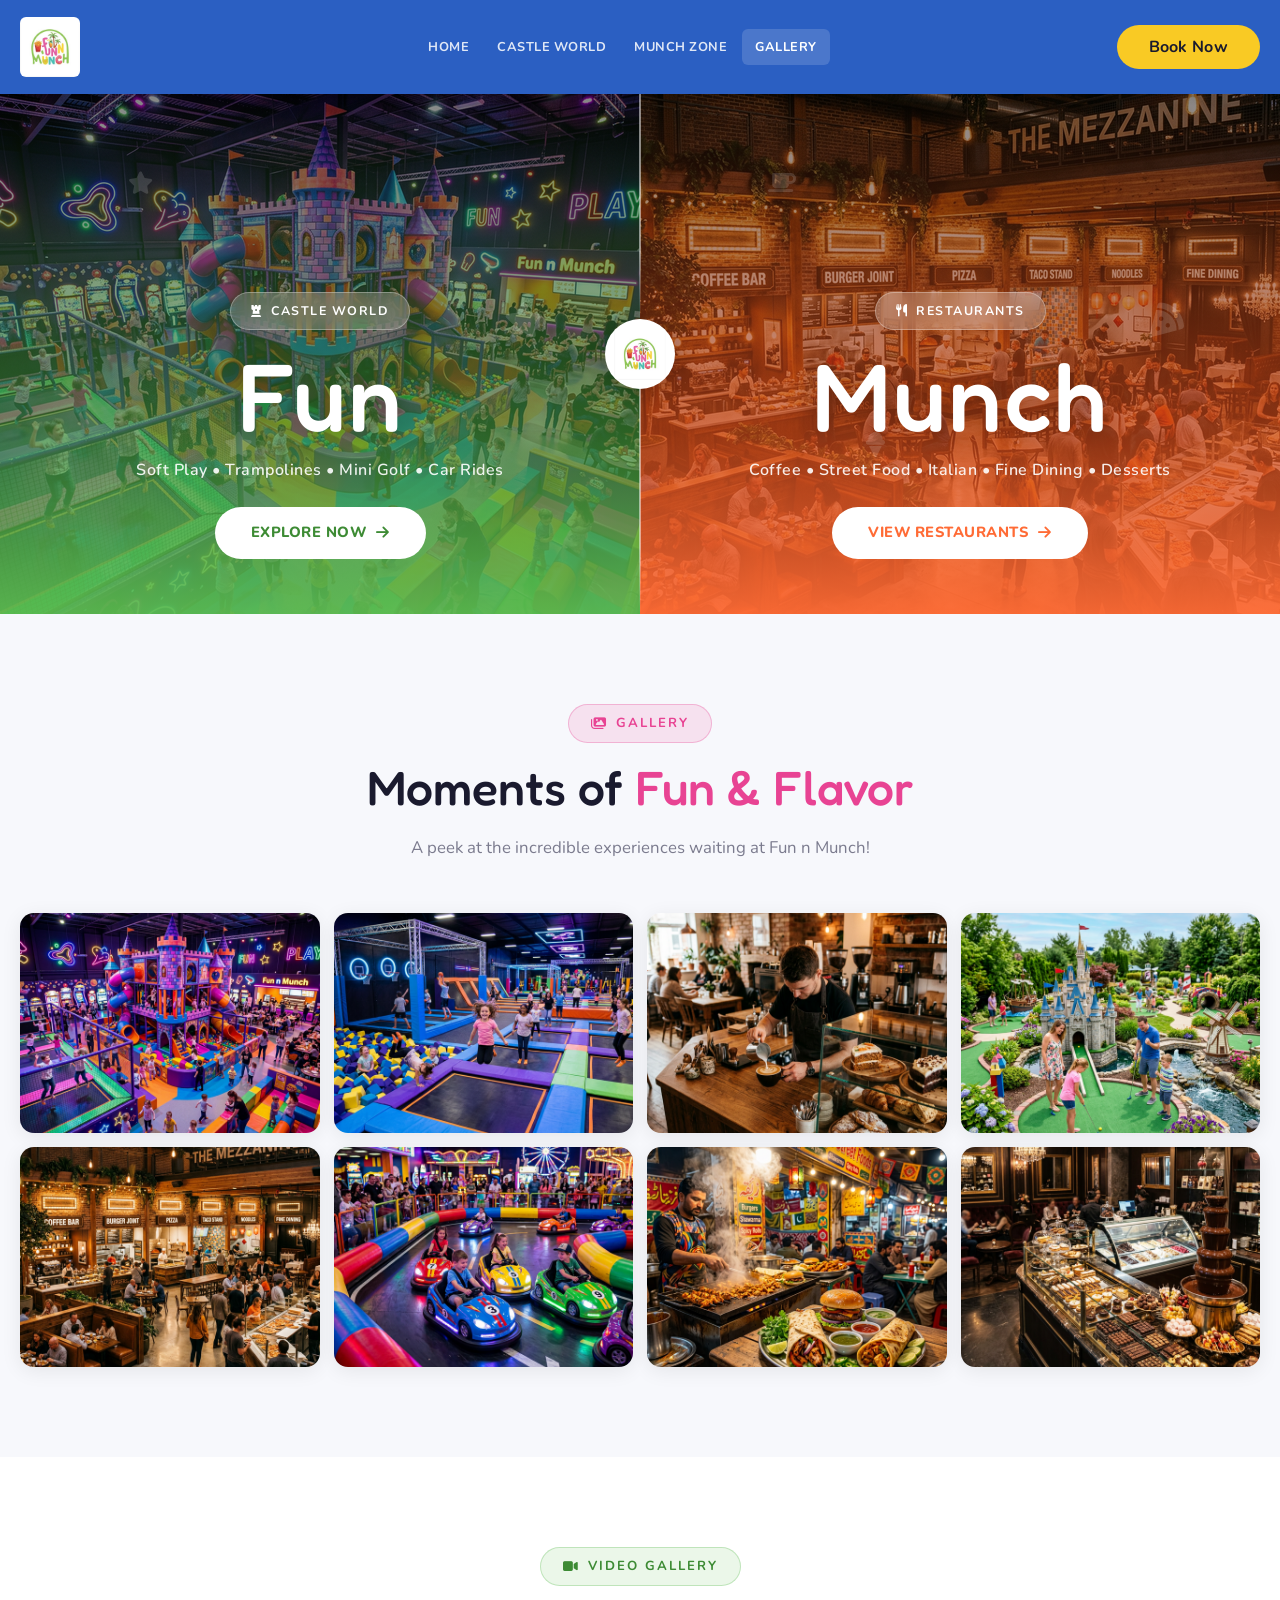
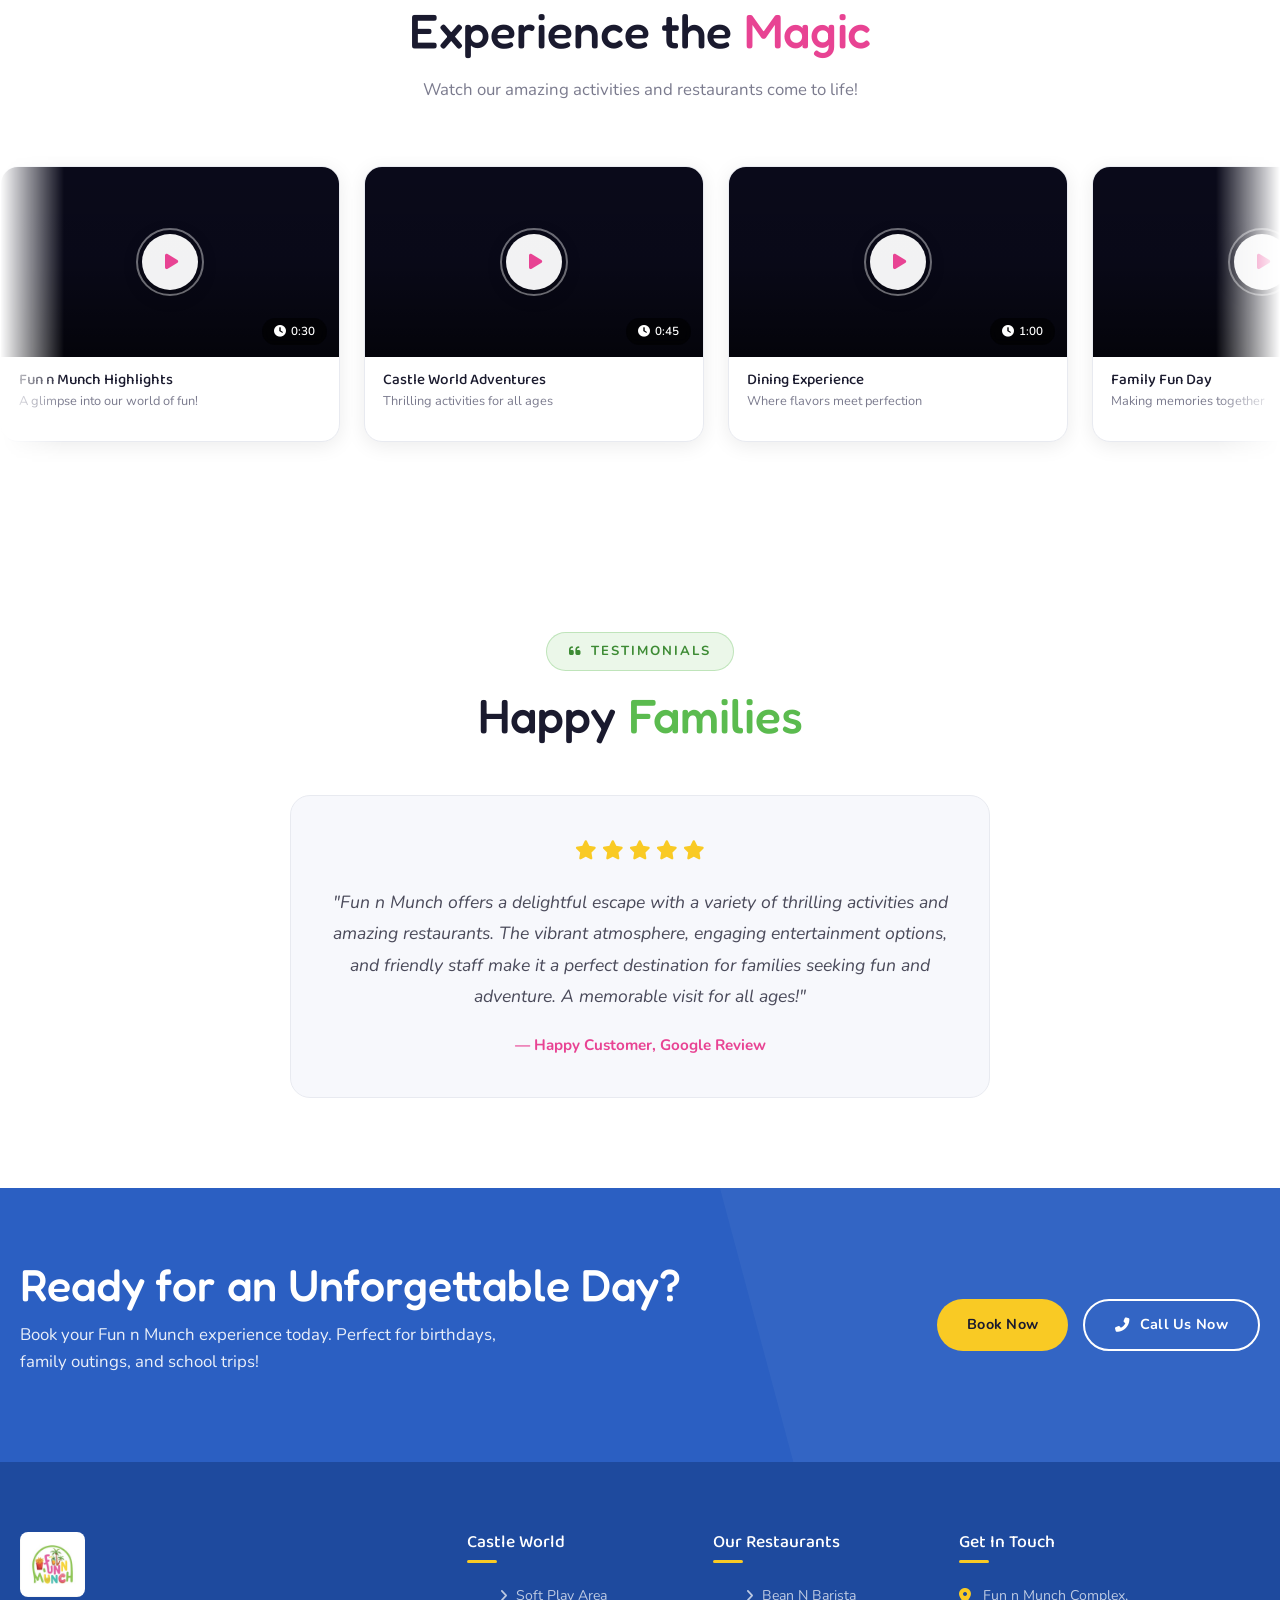
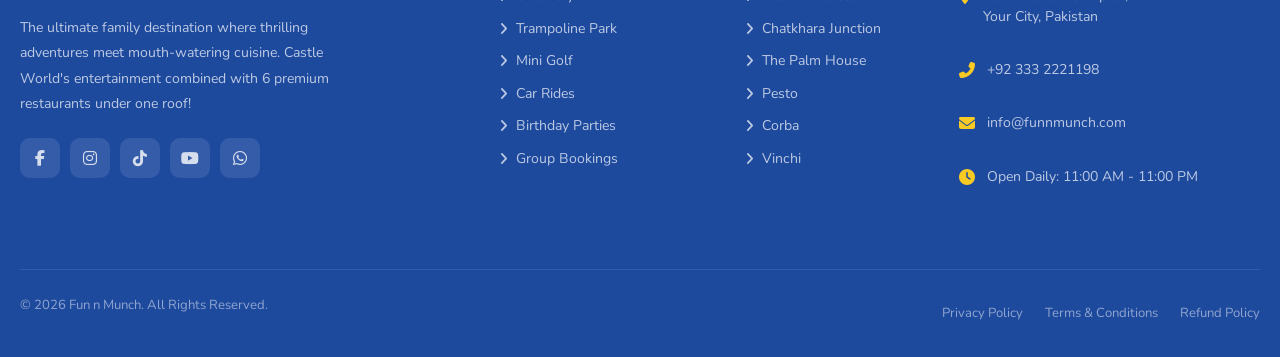
==== index.html @ c744fdf9 "Update hero section and devide into two section" ====
<!DOCTYPE html>
<html lang="en">

<head>
    <meta charset="UTF-8">
    <meta name="viewport" content="width=device-width, initial-scale=1.0">
    <title>Fun n Munch | Where Fun Meets Flavor - Castle World & Restaurants</title>
    <meta name="description"
        content="Fun n Munch brings together Castle World's thrilling soft play, trampoline park, mini golf & car rides with 6 premium restaurants. Book your family adventure today!">

    <!-- Favicon -->
    <link rel="icon" type="image/png" href="assets/images/logo.png">

    <!-- Bootstrap 5 -->
    <link href="https://cdn.jsdelivr.net/npm/bootstrap@5.3.3/dist/css/bootstrap.min.css" rel="stylesheet">

    <!-- Font Awesome 6 -->
    <link rel="stylesheet" href="https://cdnjs.cloudflare.com/ajax/libs/font-awesome/6.5.1/css/all.min.css">

    <!-- AOS -->
    <link href="https://unpkg.com/aos@2.3.4/dist/aos.css" rel="stylesheet">

    <!-- Custom CSS -->
    <link rel="stylesheet" href="assets/css/style.css">
</head>

<body>

    <!-- NAVBAR -->
    <nav class="navbar" id="navbar">
        <div class="container">
            <a href="#" class="navbar-brand">
                <img src="assets/images/logo.png" alt="Fun n Munch Logo">
            </a>

            <ul class="nav-menu mb-0" id="navMenu">
                <li><a href="./index.html" class="nav-link active">Home</a></li>
                <li><a href="./fun.html" class="nav-link">Castle World</a></li>
                <li><a href="./munch.html" class="nav-link">Munch Zone</a></li>
                <li><a href="#gallery" class="nav-link">Gallery</a></li>
            </ul>

            <div class="nav-cta">
                <a href="./reservation.html" class="btn btn-yellow"> Book Now</a>
            </div>

            <button class="hamburger" id="hamburger" aria-label="Toggle Menu">
                <span></span><span></span><span></span>
            </button>
        </div>
    </nav>

    <!-- Mobile Overlay -->
    <div class="menu-overlay" id="menuOverlay"></div>

    <!-- HERO — Split Fun vs Munch -->
    <section class="hero-split" id="home">
        <!-- FUN Side -->
        <a href="./fun.html" class="hero-half hero-fun" id="heroFun">
            <img src="assets/images/hero-fun.png" alt="Castle World – Fun Zone" class="hero-half-bg">
            <div class="hero-half-overlay"></div>
            <div class="hero-half-content">
                <span class="hero-half-badge"><i class="fas fa-chess-rook"></i> Castle World</span>
                <h2 class="hero-half-title">Fun</h2>
                <p class="hero-half-desc">Soft Play • Trampolines • Mini Golf • Car Rides</p>
                <span class="hero-half-cta">Explore Now <i class="fas fa-arrow-right"></i></span>
            </div>
            <!-- Floating decorative elements -->
            <div class="hero-half-particles">
                <i class="fas fa-star"></i>
                <i class="fas fa-star"></i>
                <i class="fas fa-star"></i>
            </div>
        </a>

        <!-- Divider -->
        <div class="hero-split-divider">
            <div class="divider-line"></div>
            <div class="divider-badge">
                <img src="assets/images/logo.png" alt="Fun n Munch" class="divider-logo">
            </div>
            <div class="divider-line"></div>
        </div>

        <!-- MUNCH Side -->
        <a href="./munch.html" class="hero-half hero-munch" id="heroMunch">
            <img src="assets/images/hero-munch.png" alt="Munch Zone – Restaurants" class="hero-half-bg">
            <div class="hero-half-overlay"></div>
            <div class="hero-half-content">
                <span class="hero-half-badge"><i class="fas fa-utensils"></i>Restaurants</span>
                <h2 class="hero-half-title">Munch</h2>
                <p class="hero-half-desc">Coffee • Street Food • Italian • Fine Dining • Desserts</p>
                <span class="hero-half-cta">View Restaurants <i class="fas fa-arrow-right"></i></span>
            </div>
            <!-- Floating decorative elements -->
            <div class="hero-half-particles">
                <i class="fas fa-coffee"></i>
                <i class="fas fa-pizza-slice"></i>
                <i class="fas fa-ice-cream"></i>
            </div>
        </a>
    </section>
    <!-- Quick Links -->
    <!-- <div class="hero-quick-links">
        <a href="./fun.html" class="quick-link-card">
            <div class="ql-icon"><i class="fas fa-chess-rook"></i></div>
            <div class="ql-text">
                <strong>Castle World</strong>
                <span>Soft Play &bull; Trampolines &bull; Mini Golf</span>
            </div>
            <i class="fas fa-arrow-right ql-arrow"></i>
        </a>
        <a href="./munch.html" class="quick-link-card">
            <div class="ql-icon munch"><i class="fas fa-utensils"></i></div>
            <div class="ql-text">
                <strong>Munch</strong>
                <span>Coffee &bull; Street Food &bull; Fine Dining</span>
            </div>
            <i class="fas fa-arrow-right ql-arrow"></i>
        </a>
    </div> -->




    <!-- GALLERY -->
    <section class="gallery" id="gallery">
        <div class="container">
            <div class="gallery-header" data-aos="fade-up">
                <span class="section-badge pink"><i class="fas fa-images"></i> Gallery</span>
                <h2 class="section-title">Moments of <span class="highlight-pink">Fun & Flavor</span></h2>
                <p class="section-subtitle" style="margin: 0 auto;">
                    A peek at the incredible experiences waiting at Fun n Munch!
                </p>
            </div>

            <div class="gallery-grid" data-aos="fade-up" data-aos-delay="100">
                <div class="gallery-item"><img src="assets/images/hero-fun.png" alt="Castle World"></div>
                <div class="gallery-item"><img src="assets/images/trampoline-park.png" alt="Trampoline Park"></div>
                <div class="gallery-item"><img src="assets/images/restaurant-coffee.png" alt="Bean N Barista"></div>
                <div class="gallery-item"><img src="assets/images/mini-golf.png" alt="Mini Golf"></div>
                <div class="gallery-item"><img src="assets/images/hero-munch.png" alt="Dining"></div>
                <div class="gallery-item"><img src="assets/images/car-rides.png" alt="Car Rides"></div>
                <div class="gallery-item"><img src="assets/images/restaurant-streetfood.png" alt="Chatkhara Junction">
                </div>
                <div class="gallery-item"><img src="assets/images/restaurant-dessert.png" alt="Vinchi"></div>
            </div>
        </div>
    </section>

    <!-- IMAGE LIGHTBOX -->
    <div class="img-lightbox" id="imgLightbox">
        <div class="img-lightbox-backdrop"></div>
        <div class="img-lightbox-content">
            <button class="img-lb-close" id="imgLbClose" aria-label="Close"><i class="fas fa-times"></i></button>
            <button class="img-lb-arrow img-lb-prev" id="imgLbPrev" aria-label="Previous"><i
                    class="fas fa-chevron-left"></i></button>
            <button class="img-lb-arrow img-lb-next" id="imgLbNext" aria-label="Next"><i
                    class="fas fa-chevron-right"></i></button>
            <img src="" alt="Gallery Preview" id="imgLbImage">
            <div class="img-lb-counter"><span id="imgLbCurrent">1</span> / <span id="imgLbTotal">8</span></div>
        </div>
    </div>

    <!-- VIDEO GALLERY -->
    <section class="video-gallery" id="video-gallery">
        <div class="container">
            <div class="video-gallery-header" data-aos="fade-up">
                <span class="section-badge fun"><i class="fas fa-video"></i> Video Gallery</span>
                <h2 class="section-title">Experience the <span class="highlight-pink">Magic</span></h2>
                <p class="section-subtitle" style="margin: 0 auto;">
                    Watch our amazing activities and restaurants come to life!
                </p>
            </div>
        </div>

        <div class="video-slider-wrapper" data-aos="fade-up" data-aos-delay="100">
            <div class="video-slider-track" id="videoSliderTrack">
                <!-- Video 1 -->
                <div class="video-slide" data-video="assets/videos/WhatsApp Video 2026-03-01 at 6.14.29 PM.mp4">
                    <div class="video-card-inner">
                        <video muted preload="metadata" playsinline>
                            <source src="assets/videos/WhatsApp Video 2026-03-01 at 6.14.29 PM.mp4" type="video/mp4">
                        </video>
                        <div class="video-overlay">
                            <div class="video-play-btn"><i class="fas fa-play"></i></div>
                            <div class="video-info"><span class="video-duration"><i class="fas fa-clock"></i>
                                    0:30</span></div>
                        </div>
                    </div>
                    <div class="video-caption">
                        <h4>Fun n Munch Highlights</h4>
                        <p>A glimpse into our world of fun!</p>
                    </div>
                </div>

                <!-- Video 2 -->
                <div class="video-slide" data-video="assets/videos/WhatsApp Video 2026-03-01 at 6.14.29 PM (1).mp4">
                    <div class="video-card-inner">
                        <video muted preload="metadata" playsinline>
                            <source src="assets/videos/WhatsApp Video 2026-03-01 at 6.14.29 PM (1).mp4"
                                type="video/mp4">
                        </video>
                        <div class="video-overlay">
                            <div class="video-play-btn"><i class="fas fa-play"></i></div>
                            <div class="video-info"><span class="video-duration"><i class="fas fa-clock"></i>
                                    0:45</span></div>
                        </div>
                    </div>
                    <div class="video-caption">
                        <h4>Castle World Adventures</h4>
                        <p>Thrilling activities for all ages</p>
                    </div>
                </div>

                <!-- Video 3 -->
                <div class="video-slide" data-video="assets/videos/WhatsApp Video 2026-03-01 at 6.14.30 PM.mp4">
                    <div class="video-card-inner">
                        <video muted preload="metadata" playsinline>
                            <source src="assets/videos/WhatsApp Video 2026-03-01 at 6.14.30 PM.mp4" type="video/mp4">
                        </video>
                        <div class="video-overlay">
                            <div class="video-play-btn"><i class="fas fa-play"></i></div>
                            <div class="video-info"><span class="video-duration"><i class="fas fa-clock"></i>
                                    1:00</span></div>
                        </div>
                    </div>
                    <div class="video-caption">
                        <h4>Dining Experience</h4>
                        <p>Where flavors meet perfection</p>
                    </div>
                </div>

                <!-- Video 4 -->
                <div class="video-slide" data-video="assets/videos/WhatsApp Video 2026-03-01 at 6.14.30 PM (1).mp4">
                    <div class="video-card-inner">
                        <video muted preload="metadata" playsinline>
                            <source src="assets/videos/WhatsApp Video 2026-03-01 at 6.14.30 PM (1).mp4"
                                type="video/mp4">
                        </video>
                        <div class="video-overlay">
                            <div class="video-play-btn"><i class="fas fa-play"></i></div>
                            <div class="video-info"><span class="video-duration"><i class="fas fa-clock"></i>
                                    1:30</span></div>
                        </div>
                    </div>
                    <div class="video-caption">
                        <h4>Family Fun Day</h4>
                        <p>Making memories together</p>
                    </div>
                </div>

                <!-- Video 5 -->
                <div class="video-slide" data-video="assets/videos/WhatsApp Video 2026-03-01 at 3.14.31 PM.mp4">
                    <div class="video-card-inner">
                        <video muted preload="metadata" playsinline>
                            <source src="assets/videos/WhatsApp Video 2026-03-01 at 3.14.31 PM.mp4" type="video/mp4">
                        </video>
                        <div class="video-overlay">
                            <div class="video-play-btn"><i class="fas fa-play"></i></div>
                            <div class="video-info"><span class="video-duration"><i class="fas fa-clock"></i>
                                    0:15</span></div>
                        </div>
                    </div>
                    <div class="video-caption">
                        <h4>Play Zone Fun</h4>
                        <p>Kids in action at Castle World</p>
                    </div>
                </div>

                <!-- Video 6 -->
                <div class="video-slide" data-video="assets/videos/WhatsApp Video 2026-03-01 at 3.14.32 PM.mp4">
                    <div class="video-card-inner">
                        <video muted preload="metadata" playsinline>
                            <source src="assets/videos/WhatsApp Video 2026-03-01 at 3.14.32 PM.mp4" type="video/mp4">
                        </video>
                        <div class="video-overlay">
                            <div class="video-play-btn"><i class="fas fa-play"></i></div>
                            <div class="video-info"><span class="video-duration"><i class="fas fa-clock"></i>
                                    0:35</span></div>
                        </div>
                    </div>
                    <div class="video-caption">
                        <h4>Adventure Awaits</h4>
                        <p>Explore the excitement!</p>
                    </div>
                </div>
            </div>
        </div>
    </section>


    <!-- VIDEO LIGHTBOX -->
    <div class="video-lightbox" id="videoLightbox">
        <div class="lightbox-backdrop"></div>
        <div class="lightbox-content">
            <button class="lightbox-close" id="lightboxClose" aria-label="Close video">
                <i class="fas fa-times"></i>
            </button>
            <video controls id="lightboxVideo" playsinline>
                <source src="" type="video/mp4" id="lightboxSource">
            </video>
        </div>
    </div>

    <!-- TESTIMONIALS (Onederland style) -->
    <section class="testimonials">
        <div class="container">
            <div class="testimonials-header" data-aos="fade-up">
                <span class="section-badge fun"><i class="fas fa-quote-left"></i> Testimonials</span>
                <h2 class="section-title">Happy <span class="highlight-green">Families</span></h2>
            </div>
            <div class="testimonial-card" data-aos="fade-up" data-aos-delay="100">
                <div class="stars">
                    <i class="fas fa-star"></i>
                    <i class="fas fa-star"></i>
                    <i class="fas fa-star"></i>
                    <i class="fas fa-star"></i>
                    <i class="fas fa-star"></i>
                </div>
                <blockquote>
                    "Fun n Munch offers a delightful escape with a variety of thrilling activities and amazing
                    restaurants. The vibrant atmosphere, engaging entertainment options, and friendly staff make it a
                    perfect destination for families seeking fun and adventure. A memorable visit for all ages!"
                </blockquote>
                <div class="author">— Happy Customer, Google Review</div>
            </div>
        </div>
    </section>

    <!-- CTA BANNER -->
    <section class="cta-banner" data-aos="fade-up">
        <div class="container">
            <div class="cta-text">
                <h2>Ready for an Unforgettable Day?</h2>
                <p>Book your Fun n Munch experience today. Perfect for birthdays, family outings, and school trips!</p>
            </div>
            <div class="cta-buttons">
                <a href="reservation.html" class="btn btn-yellow">Book Now</a>
                <a href="tel:+923332221198" class="btn btn-outline-white"><i class="fas fa-phone-alt"></i> Call Us
                    Now</a>
            </div>
        </div>
    </section>

    <!-- FOOTER -->
    <footer class="footer" id="contact">
        <div class="container">
            <div class="footer-grid">
                <div class="footer-brand">
                    <img src="assets/images/logo.png" alt="Fun n Munch">
                    <p>The ultimate family destination where thrilling adventures meet mouth-watering cuisine. Castle
                        World's entertainment combined with 6 premium restaurants under one roof!</p>
                    <div class="footer-social">
                        <a href="#" aria-label="Facebook"><i class="fab fa-facebook-f"></i></a>
                        <a href="#" aria-label="Instagram"><i class="fab fa-instagram"></i></a>
                        <a href="#" aria-label="TikTok"><i class="fab fa-tiktok"></i></a>
                        <a href="#" aria-label="YouTube"><i class="fab fa-youtube"></i></a>
                        <a href="#" aria-label="WhatsApp"><i class="fab fa-whatsapp"></i></a>
                    </div>
                </div>

                <div class="footer-col">
                    <h4>Castle World</h4>
                    <ul>
                        <li><a href="#castle-world"><i class="fas fa-angle-right"></i> Soft Play Area</a></li>
                        <li><a href="#castle-world"><i class="fas fa-angle-right"></i> Trampoline Park</a></li>
                        <li><a href="#castle-world"><i class="fas fa-angle-right"></i> Mini Golf</a></li>
                        <li><a href="#castle-world"><i class="fas fa-angle-right"></i> Car Rides</a></li>
                        <li><a href="#packages"><i class="fas fa-angle-right"></i> Birthday Parties</a></li>
                        <li><a href="#packages"><i class="fas fa-angle-right"></i> Group Bookings</a></li>
                    </ul>
                </div>

                <div class="footer-col">
                    <h4>Our Restaurants</h4>
                    <ul>
                        <li><a href="https://beannbarista.com/" target="_blank"><i class="fas fa-angle-right"></i> Bean
                                N Barista</a></li>
                        <li><a href="https://chatkharajunction.com/" target="_blank"><i class="fas fa-angle-right"></i>
                                Chatkhara Junction</a></li>
                        <li><a href="https://thepalmhouse.com.pk/" target="_blank"><i class="fas fa-angle-right"></i>
                                The Palm House</a></li>
                        <li><a href="https://pesto.com.pk/" target="_blank"><i class="fas fa-angle-right"></i> Pesto</a>
                        </li>
                        <li><a href="https://corba.com.pk/" target="_blank"><i class="fas fa-angle-right"></i> Corba</a>
                        </li>
                        <li><a href="https://vinchi.com.pk/" target="_blank"><i class="fas fa-angle-right"></i>
                                Vinchi</a></li>
                    </ul>
                </div>

                <div class="footer-col">
                    <h4>Get In Touch</h4>
                    <div class="footer-contact-item">
                        <i class="fas fa-map-marker-alt"></i>
                        <p>Fun n Munch Complex,<br>Your City, Pakistan</p>
                    </div>
                    <div class="footer-contact-item">
                        <i class="fas fa-phone-alt"></i>
                        <p><a href="tel:+923332221198">+92 333 2221198</a></p>
                    </div>
                    <div class="footer-contact-item">
                        <i class="fas fa-envelope"></i>
                        <p><a href="mailto:info@funnmunch.com">info@funnmunch.com</a></p>
                    </div>
                    <div class="footer-contact-item">
                        <i class="fas fa-clock"></i>
                        <p>Open Daily: 11:00 AM - 11:00 PM</p>
                    </div>
                </div>
            </div>

            <div class="footer-bottom">
                <p>&copy; 2026 Fun n Munch. All Rights Reserved.</p>
                <div class="footer-bottom-links">
                    <a href="#">Privacy Policy</a>
                    <a href="#">Terms & Conditions</a>
                    <a href="#">Refund Policy</a>
                </div>
            </div>
        </div>
    </footer>

    <!-- BACK TO TOP -->
    <button class="back-to-top" id="backToTop" aria-label="Back to Top">
        <i class="fas fa-chevron-up"></i>
    </button>

    <!-- SCRIPTS -->
    <script src="https://cdn.jsdelivr.net/npm/bootstrap@5.3.3/dist/js/bootstrap.bundle.min.js" defer></script>
    <script src="https://unpkg.com/aos@2.3.4/dist/aos.js"></script>

    <script>
        // Preloader
        window.addEventListener('load', () => {
            setTimeout(() => document.getElementById('preloader').classList.add('hidden'), 600);
        });

        // AOS
        AOS.init({ duration: 700, easing: 'ease-out-cubic', once: true, offset: 60 });

        // Navbar scroll
        const navbar = document.getElementById('navbar');
        window.addEventListener('scroll', () => {
            navbar.classList.toggle('scrolled', window.scrollY > 50);
        });

        // Mobile menu
        const hamburger = document.getElementById('hamburger');
        const navMenu = document.getElementById('navMenu');
        const menuOverlay = document.getElementById('menuOverlay');

        hamburger.addEventListener('click', () => {
            navMenu.classList.toggle('open');
            menuOverlay.classList.toggle('active');
            document.body.style.overflow = navMenu.classList.contains('open') ? 'hidden' : '';
        });

        menuOverlay.addEventListener('click', () => {
            navMenu.classList.remove('open');
            menuOverlay.classList.remove('active');
            document.body.style.overflow = '';
        });

        document.querySelectorAll('.nav-link').forEach(link => {
            link.addEventListener('click', () => {
                navMenu.classList.remove('open');
                menuOverlay.classList.remove('active');
                document.body.style.overflow = '';
            });
        });

        // Active nav on scroll
        const sections = document.querySelectorAll('section[id]');
        window.addEventListener('scroll', () => {
            const scrollY = window.scrollY + 100;
            sections.forEach(section => {
                const id = section.getAttribute('id');
                const top = section.offsetTop;
                const height = section.offsetHeight;
                const link = document.querySelector(`.nav-link[href="#${id}"]`);
                if (link) {
                    if (scrollY >= top && scrollY < top + height) {
                        document.querySelectorAll('.nav-link').forEach(l => l.classList.remove('active'));
                        link.classList.add('active');
                    }
                }
            });
        });

        // Hero split section - no slider needed, navigation is via direct links

        // Back to top
        const backToTop = document.getElementById('backToTop');
        window.addEventListener('scroll', () => {
            backToTop.classList.toggle('visible', window.scrollY > 400);
        });
        backToTop.addEventListener('click', () => window.scrollTo({ top: 0, behavior: 'smooth' }));

        // Smooth scroll
        document.querySelectorAll('a[href^="#"]').forEach(anchor => {
            anchor.addEventListener('click', function (e) {
                e.preventDefault();
                const target = document.querySelector(this.getAttribute('href'));
                if (target) {
                    window.scrollTo({ top: target.offsetTop - 75, behavior: 'smooth' });
                }
            });
        });
        // Video Gallery Slider - clone slides for infinite loop
        const sliderTrack = document.getElementById('videoSliderTrack');
        if (sliderTrack) {
            const slides = sliderTrack.querySelectorAll('.video-slide');
            slides.forEach(slide => {
                const clone = slide.cloneNode(true);
                sliderTrack.appendChild(clone);
            });
        }

        const videoLightbox = document.getElementById('videoLightbox');
        const lightboxVideo = document.getElementById('lightboxVideo');
        const lightboxSource = document.getElementById('lightboxSource');
        const lightboxClose = document.getElementById('lightboxClose');
        const lightboxBackdrop = document.querySelector('.lightbox-backdrop');

        document.querySelectorAll('.video-slide').forEach(card => {
            // Click to open lightbox
            card.addEventListener('click', () => {
                const videoSrc = card.dataset.video;
                lightboxSource.setAttribute('src', videoSrc);
                lightboxVideo.load();
                videoLightbox.classList.add('active');
                document.body.style.overflow = 'hidden';
                lightboxVideo.play();
            });

            // Hover preview
            const preview = card.querySelector('video');
            card.addEventListener('mouseenter', () => {
                preview.currentTime = 0;
                preview.play().catch(() => { });
            });
            card.addEventListener('mouseleave', () => {
                preview.pause();
                preview.currentTime = 0;
            });
        });

        function closeLightbox() {
            lightboxVideo.pause();
            videoLightbox.classList.remove('active');
            document.body.style.overflow = '';
        }

        lightboxClose.addEventListener('click', closeLightbox);
        lightboxBackdrop.addEventListener('click', closeLightbox);
        document.addEventListener('keydown', (e) => {
            if (e.key === 'Escape') {
                if (videoLightbox.classList.contains('active')) closeLightbox();
                if (imgLightbox.classList.contains('active')) closeImgLightbox();
            }
        });

        // Image Gallery Lightbox
        const imgLightbox = document.getElementById('imgLightbox');
        const imgLbImage = document.getElementById('imgLbImage');
        const imgLbClose = document.getElementById('imgLbClose');
        const imgLbPrev = document.getElementById('imgLbPrev');
        const imgLbNext = document.getElementById('imgLbNext');
        const imgLbCurrent = document.getElementById('imgLbCurrent');
        const imgLbTotal = document.getElementById('imgLbTotal');
        const galleryItems = document.querySelectorAll('.gallery-item img');
        let currentImgIndex = 0;

        const galleryImages = Array.from(galleryItems).map(img => img.src);
        imgLbTotal.textContent = galleryImages.length;

        galleryItems.forEach((img, index) => {
            img.parentElement.addEventListener('click', () => {
                currentImgIndex = index;
                openImgLightbox();
            });
        });

        function openImgLightbox() {
            imgLbImage.src = galleryImages[currentImgIndex];
            imgLbCurrent.textContent = currentImgIndex + 1;
            imgLightbox.classList.add('active');
            document.body.style.overflow = 'hidden';
            updateArrows();
        }

        function closeImgLightbox() {
            imgLightbox.classList.remove('active');
            document.body.style.overflow = '';
        }

        function updateArrows() {
            imgLbPrev.style.opacity = currentImgIndex === 0 ? '0.3' : '1';
            imgLbNext.style.opacity = currentImgIndex === galleryImages.length - 1 ? '0.3' : '1';
        }

        imgLbClose.addEventListener('click', closeImgLightbox);
        document.querySelector('.img-lightbox-backdrop').addEventListener('click', closeImgLightbox);

        imgLbPrev.addEventListener('click', (e) => {
            e.stopPropagation();
            if (currentImgIndex > 0) {
                currentImgIndex--;
                imgLbImage.style.animation = 'imgSlideRight 0.3s ease';
                setTimeout(() => {
                    imgLbImage.src = galleryImages[currentImgIndex];
                    imgLbCurrent.textContent = currentImgIndex + 1;
                    imgLbImage.style.animation = '';
                    updateArrows();
                }, 150);
            }
        });

        imgLbNext.addEventListener('click', (e) => {
            e.stopPropagation();
            if (currentImgIndex < galleryImages.length - 1) {
                currentImgIndex++;
                imgLbImage.style.animation = 'imgSlideLeft 0.3s ease';
                setTimeout(() => {
                    imgLbImage.src = galleryImages[currentImgIndex];
                    imgLbCurrent.textContent = currentImgIndex + 1;
                    imgLbImage.style.animation = '';
                    updateArrows();
                }, 150);
            }
        });

        // Keyboard navigation for image lightbox
        document.addEventListener('keydown', (e) => {
            if (!imgLightbox.classList.contains('active')) return;
            if (e.key === 'ArrowLeft') imgLbPrev.click();
            if (e.key === 'ArrowRight') imgLbNext.click();
        });
    </script>

</body>

</html>
---- assets/css/style.css ----
/* ===================================================
   FUN N MUNCH - Light Theme Design System
   Inspired by Onederland.com.pk & iPlay America
   Colors derived from official Fun n Munch logo
   =================================================== */

/* ---------- Google Fonts ---------- */
@import url('https://fonts.googleapis.com/css2?family=Fredoka+One&family=Nunito:wght@400;500;600;700;800;900&family=Baloo+2:wght@500;600;700;800&display=swap');

/* ---------- CSS Custom Properties ---------- */
:root {
    /* Logo-derived Colors (solid, no gradients) */
    --green: #5BBB4F;
    --green-dark: #3D8B34;
    --pink: #E84393;
    --pink-dark: #C0267A;
    --yellow: #F9CA24;
    --yellow-dark: #D4A60D;
    --teal: #00B5AD;
    --orange: #FF6B35;
    --blue: #3B82F6;
    --blue-dark: #2563EB;
    --red: #E63946;

    /* Light Theme */
    --bg-white: #FFFFFF;
    --bg-light: #F7F8FC;
    --bg-soft: #EEF0F7;
    --bg-hero: #2B5FC2;
    --bg-hero-dark: #1E4A9E;

    /* Text Colors */
    --text-dark: #1A1A2E;
    --text-body: #4A4A5A;
    --text-muted: #7B7B8E;
    --text-white: #FFFFFF;

    /* Card & Border */
    --card-bg: #FFFFFF;
    --card-shadow: 0 4px 20px rgba(0, 0, 0, 0.08);
    --card-shadow-hover: 0 12px 40px rgba(0, 0, 0, 0.12);
    --border-light: #E8EAF0;

    /* Typography */
    --font-display: 'Fredoka One', cursive;
    --font-heading: 'Baloo 2', cursive;
    --font-body: 'Nunito', sans-serif;

    /* Spacing */
    --section-padding: 90px 0;
    --container-max: 1280px;

    /* Transitions */
    --ease: cubic-bezier(0.25, 0.46, 0.45, 0.94);
    --transition: 0.3s var(--ease);
}

/* ---------- Reset & Base ---------- */
*,
*::before,
*::after {
    margin: 0;
    padding: 0;
    box-sizing: border-box;
}

html {
    scroll-behavior: smooth;
    overflow-x: hidden;
}

body {
    font-family: var(--font-body);
    background: var(--bg-white);
    color: var(--text-body);
    line-height: 1.6;
    overflow-x: hidden;
}

a {
    text-decoration: none;
    color: inherit;
    transition: var(--transition);
}

img {
    max-width: 100%;
    height: auto;
    display: block;
}

ul,
ol {
    list-style: none;
}

.container {
    max-width: var(--container-max);
    margin: 0 auto;
    padding: 0 20px;
}

/* ---------- Utility ---------- */
.section-badge {
    display: inline-flex;
    align-items: center;
    gap: 8px;
    padding: 8px 22px;
    border-radius: 50px;
    font-size: 0.82rem;
    font-weight: 700;
    letter-spacing: 2px;
    text-transform: uppercase;
    margin-bottom: 16px;
}

.section-badge.fun {
    background: rgba(91, 187, 79, 0.12);
    color: var(--green-dark);
    border: 1.5px solid rgba(91, 187, 79, 0.3);
}

.section-badge.munch {
    background: rgba(255, 107, 53, 0.12);
    color: var(--orange);
    border: 1.5px solid rgba(255, 107, 53, 0.3);
}

.section-badge.pink {
    background: rgba(232, 67, 147, 0.12);
    color: var(--pink);
    border: 1.5px solid rgba(232, 67, 147, 0.3);
}

.section-title {
    font-family: var(--font-display);
    font-size: clamp(1.8rem, 4.5vw, 3rem);
    color: var(--text-dark);
    margin-bottom: 16px;
    line-height: 1.2;
}

.section-title .highlight-green {
    color: var(--green);
}

.section-title .highlight-pink {
    color: var(--pink);
}

.section-title .highlight-orange {
    color: var(--orange);
}

.section-title .highlight-blue {
    color: var(--blue);
}

.section-subtitle {
    font-size: 1.05rem;
    color: var(--text-muted);
    max-width: 600px;
    line-height: 1.8;
}

/* ---------- Buttons ---------- */
.btn {
    display: inline-flex;
    align-items: center;
    gap: 10px;
    padding: 13px 30px;
    border-radius: 50px;
    font-family: var(--font-body);
    font-weight: 700;
    font-size: 0.9rem;
    border: none;
    cursor: pointer;
    transition: var(--transition);
    letter-spacing: 0.3px;
}

.btn:hover {
    color: #fff;
    transform: translateY(-3px);
}

.btn-green {
    background: var(--green);
    color: var(--text-white);
}

.btn-green:hover {
    background: var(--green-dark);
}

.btn-pink {
    background: var(--pink);
    color: var(--text-white);
}

.btn-pink:hover {
    background: var(--pink-dark);
}

.btn-orange {
    background: var(--orange);
    color: var(--text-white);
}

.btn-orange:hover {
    background: #e85d2c;
}

.btn-blue {
    background: var(--blue);
    color: var(--text-white);
}

.btn-blue:hover {
    background: var(--blue-dark);
}

.btn-yellow {
    background: var(--yellow);
    color: var(--text-dark);
}

.btn-yellow:hover {
    background: var(--yellow-dark);
}

.btn-white {
    background: var(--text-white);
    color: var(--blue);
}

.btn-white:hover {
    box-shadow: 0 8px 28px rgba(0, 0, 0, 0.15);
    color: var(--blue-dark);
}

.btn-outline-white {
    background: transparent;
    border: 2px solid var(--text-white);
    color: var(--text-white);
}

.btn-outline-white:hover {
    background: var(--text-white);
    color: var(--blue);
}

/* ---------- Top Bar (Onederland style - blue) ---------- */
.top-bar {
    background: var(--bg-hero-dark);
    padding: 4px 0;
    font-size: 0.78rem;
    color: var(--text-white);
}

.top-bar .container {
    display: flex;
    justify-content: space-between;
    align-items: center;
}

.top-bar-left {
    display: flex;
    align-items: center;
    gap: 25px;
}

.top-bar-left a {
    display: flex;
    align-items: center;
    gap: 6px;
    color: rgba(255, 255, 255, 0.85);
}

.top-bar-left a:hover {
    color: var(--yellow);
}

.top-bar-right {
    display: flex;
    align-items: center;
    gap: 12px;
}

.top-bar-right .social-icon {
    display: flex;
    align-items: center;
    justify-content: center;
    width: 28px;
    height: 28px;
    border-radius: 50%;
    background: rgba(255, 255, 255, 0.15);
    color: var(--text-white);
    font-size: 0.75rem;
    transition: var(--transition);
}

.top-bar-right .social-icon:hover {
    background: var(--yellow);
    color: var(--text-dark);
    transform: scale(1.15);
}

/* ---------- Navbar (Onederland style - vibrant blue) ---------- */
.navbar {
    position: sticky;
    top: 0;
    z-index: 1000;
    background: var(--bg-hero);
    transition: var(--transition);
    box-shadow: 0 2px 15px rgba(0, 0, 0, 0.1);
}

.navbar.scrolled {
    box-shadow: 0 4px 25px rgba(0, 0, 0, 0.15);
}

.navbar .container {
    display: flex;
    align-items: center;
    justify-content: space-between;
    padding-top: 4px;
    padding-bottom: 4px;
}

.navbar-brand {
    display: flex;
    align-items: center;
    gap: 10px;
}

.navbar-brand img {
    height: 60px;
    width: auto;
    border-radius: 6px;
}

.nav-menu {
    display: flex;
    align-items: center;
    gap: 2px;
}

.nav-menu .nav-link {
    padding: 8px 13px;
    font-weight: 700;
    font-size: 0.8rem;
    color: rgba(255, 255, 255, 0.85);
    border-radius: 6px;
    transition: var(--transition);
    text-transform: uppercase;
    letter-spacing: 0.5px;
}

.nav-menu .nav-link:hover,
.nav-menu .nav-link.active {
    color: var(--text-white);
    background: rgba(255, 255, 255, 0.15);
}

.nav-cta .btn {
    padding: 10px 32px;
    font-size: 1rem;
}

.hamburger {
    display: none;
    flex-direction: column;
    gap: 5px;
    cursor: pointer;
    padding: 8px;
    background: none;
    border: none;
    z-index: 1001;
}

.hamburger span {
    width: 26px;
    height: 3px;
    background: var(--text-white);
    border-radius: 3px;
    transition: var(--transition);
}

/* ---------- Hero Split Section (Fun vs Munch) ---------- */
.hero-split {
    position: relative;
    display: flex;
    min-height: 85vh;
    min-height: 520px;
    max-height: 750px;
    overflow: hidden;
}

/* Each half */
.hero-half {
    position: relative;
    flex: 1;
    display: flex;
    align-items: flex-end;
    justify-content: center;
    text-decoration: none;
    overflow: hidden;
    cursor: pointer;
    transition: flex 0.6s var(--ease);
}

/* .hero-half:hover {
    flex: 1.15;
} */

/* Background image */
.hero-half-bg {
    position: absolute;
    inset: 0;
    width: 100%;
    height: 100%;
    object-fit: cover;
    transition: transform 0.8s var(--ease);
}

.hero-half:hover .hero-half-bg {
    transform: scale(1.08);
}

/* Overlay gradient */
.hero-half-overlay {
    position: absolute;
    inset: 0;
    z-index: 1;
    transition: opacity 0.5s var(--ease);
}

.hero-fun .hero-half-overlay {
    background: linear-gradient(to top,
            rgba(91, 187, 79, 0.95) 0%,
            rgba(61, 139, 52, 0.7) 35%,
            rgba(0, 0, 0, 0.45) 100%);
}

.hero-munch .hero-half-overlay {
    background: linear-gradient(to top,
            rgba(255, 107, 53, 0.95) 0%,
            rgba(200, 70, 25, 0.7) 35%,
            rgba(0, 0, 0, 0.45) 100%);
}

.hero-half:hover .hero-half-overlay {
    opacity: 0.92;
}

/* Content */
.hero-half-content {
    position: relative;
    z-index: 2;
    text-align: center;
    padding: 50px 30px 55px;
    width: 100%;
    max-width: 500px;
    transform: translateY(0);
    transition: transform 0.5s var(--ease);
}

.hero-half:hover .hero-half-content {
    transform: translateY(-8px);
}

/* Badge */
.hero-half-badge {
    display: inline-flex;
    align-items: center;
    gap: 8px;
    background: rgba(255, 255, 255, 0.2);
    backdrop-filter: blur(10px);
    -webkit-backdrop-filter: blur(10px);
    border: 1px solid rgba(255, 255, 255, 0.3);
    padding: 8px 20px;
    border-radius: 50px;
    font-size: 0.78rem;
    font-weight: 700;
    color: var(--text-white);
    letter-spacing: 1.5px;
    text-transform: uppercase;
    margin-bottom: 18px;
}

/* Title */
.hero-half-title {
    font-family: var(--font-display);
    font-size: clamp(3.5rem, 8vw, 6rem);
    color: var(--text-white);
    line-height: 1;
    margin-bottom: 14px;
    text-shadow: 0 4px 30px rgba(0, 0, 0, 0.3);
    letter-spacing: 2px;
}

/* Description */
.hero-half-desc {
    font-size: 1rem;
    color: rgba(255, 255, 255, 0.9);
    margin-bottom: 24px;
    line-height: 1.6;
    font-weight: 600;
    letter-spacing: 0.5px;
}

/* CTA button-like span */
.hero-half-cta {
    display: inline-flex;
    align-items: center;
    gap: 10px;
    padding: 14px 36px;
    border-radius: 50px;
    font-weight: 800;
    font-size: 0.92rem;
    letter-spacing: 0.5px;
    text-transform: uppercase;
    transition: all 0.4s var(--ease);
}

.hero-fun .hero-half-cta {
    background: var(--text-white);
    color: var(--green-dark);
}

.hero-fun:hover .hero-half-cta {
    background: var(--yellow);
    color: var(--text-dark);
    transform: translateY(-3px);
    box-shadow: 0 8px 30px rgba(249, 202, 36, 0.4);
}

.hero-munch .hero-half-cta {
    background: var(--text-white);
    color: var(--orange);
}

.hero-munch:hover .hero-half-cta {
    background: var(--yellow);
    color: var(--text-dark);
    transform: translateY(-3px);
    box-shadow: 0 8px 30px rgba(249, 202, 36, 0.4);
}

.hero-half-cta i {
    transition: transform 0.3s var(--ease);
}

.hero-half:hover .hero-half-cta i {
    transform: translateX(5px);
}

/* Center Divider */
.hero-split-divider {
    position: absolute;
    top: 0;
    bottom: 0;
    left: 50%;
    transform: translateX(-50%);
    z-index: 5;
    display: flex;
    flex-direction: column;
    align-items: center;
    pointer-events: none;
}

.divider-line {
    flex: 1;
    width: 2px;
    background: linear-gradient(to bottom,
            rgba(255, 255, 255, 0.5) 30%,
            rgba(255, 255, 255, 0.5) 70%,
            transparent 100%);
}

.divider-badge {
    width: 70px;
    height: 70px;
    border-radius: 50%;
    background: var(--bg-white);
    display: flex;
    align-items: center;
    justify-content: center;
    box-shadow: 0 4px 25px rgba(0, 0, 0, 0.25);
    flex-shrink: 0;
}

.divider-logo {
    width: 52px;
    height: 52px;
    object-fit: contain;
    border-radius: 6px;
}

/* Floating Particles */
.hero-half-particles {
    position: absolute;
    inset: 0;
    z-index: 1;
    pointer-events: none;
    overflow: hidden;
}

.hero-half-particles i {
    position: absolute;
    color: rgba(255, 255, 255, 0.15);
    font-size: 1.8rem;
    animation: floatParticle 6s ease-in-out infinite;
}

.hero-half-particles i:nth-child(1) {
    top: 15%;
    left: 20%;
    animation-delay: 0s;
    font-size: 1.4rem;
}

.hero-half-particles i:nth-child(2) {
    top: 40%;
    right: 15%;
    animation-delay: 2s;
    font-size: 2.2rem;
}

.hero-half-particles i:nth-child(3) {
    top: 65%;
    left: 35%;
    animation-delay: 4s;
    font-size: 1.6rem;
}

@keyframes floatParticle {

    0%,
    100% {
        transform: translateY(0px) rotate(0deg);
        opacity: 0.15;
    }

    50% {
        transform: translateY(-20px) rotate(15deg);
        opacity: 0.35;
    }
}

/* Quick Link Cards */
.hero-quick-links {
    position: relative;
    bottom: 75px;
    left: 50%;
    transform: translateX(-50%);
    z-index: 10;
    display: flex;
    gap: 16px;
    width: 100%;
    max-width: var(--container-max);
    padding: 0 20px;
}

.quick-link-card {
    flex: 1;
    display: flex;
    align-items: center;
    gap: 14px;
    padding: 16px 22px;
    background: var(--bg-white);
    border-radius: 14px;
    transition: var(--transition);
    border: 1px solid var(--border-light);
}

.quick-link-card:hover {
    transform: translateY(-4px);
    box-shadow: 0 10px 35px rgba(0, 0, 0, 0.14);
    border-color: var(--blue);
}

.ql-icon {
    width: 44px;
    height: 44px;
    border-radius: 12px;
    background: rgba(43, 95, 194, 0.1);
    color: var(--blue);
    display: flex;
    align-items: center;
    justify-content: center;
    font-size: 1.1rem;
    flex-shrink: 0;
}

.ql-icon.munch {
    background: rgba(255, 107, 53, 0.1);
    color: var(--orange);
}

.ql-icon.deal {
    background: rgba(232, 67, 147, 0.1);
    color: var(--pink);
}

.ql-text {
    display: flex;
    flex-direction: column;
    gap: 2px;
    flex: 1;
}

.ql-text strong {
    font-family: var(--font-heading);
    font-size: 0.95rem;
    color: var(--text-dark);
}

.ql-text span {
    font-size: 0.75rem;
    color: var(--text-muted);
}

.ql-arrow {
    color: var(--text-muted);
    font-size: 0.8rem;
    transition: var(--transition);
}

.quick-link-card:hover .ql-arrow {
    color: var(--blue);
    transform: translateX(3px);
}

/* ---------- Split Choice (FUN vs MUNCH) ---------- */
.split-choice {
    padding: var(--section-padding);
    background: var(--bg-light);
}

.split-choice .container {
    text-align: center;
    margin-bottom: 50px;
}

.split-cards {
    display: grid;
    grid-template-columns: 1fr 1fr;
    gap: 30px;
    max-width: 1100px;
    margin: 0 auto;
    padding: 0 20px;
}

.split-card {
    position: relative;
    border-radius: 20px;
    overflow: hidden;
    min-height: 400px;
    display: flex;
    align-items: flex-end;
    cursor: pointer;
    transition: 0.5s var(--ease);
    box-shadow: var(--card-shadow);
}

.split-card:hover {
    transform: translateY(-10px);
    box-shadow: var(--card-shadow-hover);
}

.split-card>img {
    position: absolute;
    inset: 0;
    width: 100%;
    height: 100%;
    object-fit: cover;
    transition: transform 0.7s var(--ease);
}

.split-card:hover>img {
    transform: scale(1.08);
}

.split-card::before {
    content: '';
    position: absolute;
    inset: 0;
    z-index: 1;
}

.split-card.fun::before {
    background: linear-gradient(to top, rgba(91, 187, 79, 0.92) 0%, rgba(91, 187, 79, 0.4) 50%, transparent 100%);
}

.split-card.munch::before {
    background: linear-gradient(to top, rgba(255, 107, 53, 0.92) 0%, rgba(255, 107, 53, 0.4) 50%, transparent 100%);
}

.split-card-content {
    position: relative;
    z-index: 2;
    padding: 35px;
    width: 100%;
    color: var(--text-white);
}

.split-card-content .icon {
    font-size: 2.8rem;
    margin-bottom: 12px;
}

.split-card-content h2 {
    font-family: var(--font-display);
    font-size: 2.8rem;
    margin-bottom: 4px;
}

.split-card-content .sub {
    font-family: var(--font-heading);
    font-size: 1.15rem;
    opacity: 0.95;
    margin-bottom: 12px;
}

.split-card-content p {
    font-size: 0.92rem;
    opacity: 0.9;
    margin-bottom: 18px;
    line-height: 1.7;
}

/* ---------- Activity Cards (Onederland alternating style) ---------- */
.activities {
    padding: var(--section-padding);
    background: var(--bg-white);
}

.activities-header {
    text-align: center;
    margin-bottom: 55px;
}

.activity-row {
    display: flex;
    align-items: center;
    gap: 50px;
    margin-bottom: 60px;
}

.activity-row:nth-child(even) {
    flex-direction: row-reverse;
}

.activity-row:last-child {
    margin-bottom: 0;
}

.activity-image {
    flex: 0 0 50%;
    border-radius: 20px;
    overflow: hidden;
    box-shadow: var(--card-shadow);
    position: relative;
}

.activity-image img {
    width: 100%;
    height: 350px;
    object-fit: cover;
    transition: transform 0.6s var(--ease);
}

.activity-image:hover img {
    transform: scale(1.05);
}

.activity-image .age-badge {
    position: absolute;
    top: 15px;
    right: 15px;
    background: var(--bg-hero);
    padding: 6px 16px;
    border-radius: 50px;
    font-size: 0.75rem;
    font-weight: 700;
    color: var(--text-white);
}

.activity-info {
    flex: 1;
}

.activity-info h3 {
    font-family: var(--font-display);
    font-size: 1.8rem;
    color: var(--text-dark);
    margin-bottom: 14px;
}

.activity-info p {
    color: var(--text-body);
    font-size: 0.95rem;
    line-height: 1.8;
    margin-bottom: 20px;
}

.activity-features {
    display: flex;
    gap: 10px;
    flex-wrap: wrap;
    margin-bottom: 22px;
}

.activity-feature {
    display: flex;
    align-items: center;
    gap: 6px;
    font-size: 0.82rem;
    font-weight: 600;
    color: var(--green-dark);
    background: rgba(91, 187, 79, 0.1);
    padding: 6px 14px;
    border-radius: 50px;
    border: 1px solid rgba(91, 187, 79, 0.2);
}

/* ---------- Restaurants Section ---------- */
.restaurants {
    padding: var(--section-padding);
    background: var(--bg-light);
}

.restaurants-header {
    text-align: center;
    margin-bottom: 55px;
}

.restaurants-grid {
    display: grid;
    grid-template-columns: repeat(3, 1fr);
    gap: 25px;
}

.restaurant-card {
    background: var(--card-bg);
    border-radius: 18px;
    overflow: hidden;
    box-shadow: var(--card-shadow);
    transition: 0.4s var(--ease);
    cursor: pointer;
    border: 1px solid var(--border-light);
}

.restaurant-card:hover {
    transform: translateY(-8px);
    box-shadow: var(--card-shadow-hover);
    border-color: var(--orange);
}

.restaurant-card-image {
    height: 200px;
    position: relative;
    overflow: hidden;
}

.restaurant-card-image img {
    width: 100%;
    height: 100%;
    object-fit: cover;
    transition: transform 0.5s var(--ease);
}

.restaurant-card:hover .restaurant-card-image img {
    transform: scale(1.08);
}

.restaurant-card-image .cuisine-tag {
    position: absolute;
    top: 12px;
    left: 12px;
    background: var(--text-white);
    padding: 5px 14px;
    border-radius: 50px;
    font-size: 0.73rem;
    font-weight: 700;
    color: var(--orange);
    box-shadow: 0 2px 8px rgba(0, 0, 0, 0.1);
}

.restaurant-card-body {
    padding: 22px;
}

.restaurant-card-body h3 {
    font-family: var(--font-heading);
    font-size: 1.25rem;
    color: var(--text-dark);
    margin-bottom: 8px;
}

.restaurant-card-body p {
    color: var(--text-muted);
    font-size: 0.85rem;
    line-height: 1.7;
    margin-bottom: 16px;
}

.restaurant-link {
    display: inline-flex;
    align-items: center;
    gap: 8px;
    font-weight: 700;
    font-size: 0.85rem;
    color: var(--orange);
    text-transform: uppercase;
    letter-spacing: 1px;
}

.restaurant-link:hover {
    color: var(--pink);
    gap: 12px;
}

/* ---------- Package Deals ---------- */
.packages {
    padding: var(--section-padding);
    background: var(--bg-white);
}

.packages-header {
    text-align: center;
    margin-bottom: 55px;
}

.packages-grid {
    display: grid;
    grid-template-columns: repeat(3, 1fr);
    gap: 30px;
}

.package-card {
    background: var(--card-bg);
    border-radius: 20px;
    padding: 35px 28px;
    text-align: center;
    border: 2px solid var(--border-light);
    transition: 0.4s var(--ease);
    position: relative;
    overflow: hidden;
}

.package-card::before {
    content: '';
    position: absolute;
    top: 0;
    left: 0;
    right: 0;
    height: 5px;
}

.package-card.green::before {
    background: var(--green);
}

.package-card.pink::before {
    background: var(--pink);
}

.package-card.orange::before {
    background: var(--orange);
}

.package-card:hover {
    transform: translateY(-10px);
    box-shadow: var(--card-shadow-hover);
}

.package-card.featured {
    border-color: var(--pink);
    transform: scale(1.04);
    box-shadow: 0 8px 35px rgba(232, 67, 147, 0.15);
}

.package-card.featured:hover {
    transform: scale(1.04) translateY(-10px);
}

.package-icon {
    font-size: 2.8rem;
    margin-bottom: 18px;
}

.package-name {
    font-family: var(--font-display);
    font-size: 1.5rem;
    color: var(--text-dark);
    margin-bottom: 10px;
}

.package-price {
    font-family: var(--font-display);
    font-size: 2.8rem;
    margin-bottom: 5px;
}

.package-price.green {
    color: var(--green);
}

.package-price.pink {
    color: var(--pink);
}

.package-price.orange {
    color: var(--orange);
}

.package-price .currency {
    font-size: 1.1rem;
    vertical-align: top;
}

.package-price .period {
    font-family: var(--font-body);
    font-size: 0.82rem;
    color: var(--text-muted);
}

.package-desc {
    color: var(--text-muted);
    font-size: 0.88rem;
    margin-bottom: 25px;
}

.package-features {
    text-align: left;
    margin-bottom: 28px;
}

.package-features li {
    display: flex;
    align-items: center;
    gap: 12px;
    padding: 10px 0;
    border-bottom: 1px solid var(--border-light);
    font-size: 0.88rem;
    color: var(--text-body);
}

.package-features li i {
    color: var(--green);
    font-size: 0.7rem;
}

.popular-badge {
    position: absolute;
    top: 15px;
    right: 15px;
    background: var(--pink);
    color: var(--text-white);
    padding: 5px 14px;
    border-radius: 50px;
    font-size: 0.7rem;
    font-weight: 700;
    text-transform: uppercase;
    letter-spacing: 1px;
}

/* ---------- Gallery ---------- */
.gallery {
    padding: var(--section-padding);
    background: var(--bg-light);
}

.gallery-header {
    text-align: center;
    margin-bottom: 50px;
}

.gallery-grid {
    display: grid;
    grid-template-columns: repeat(4, 1fr);
    grid-auto-rows: 220px;
    gap: 14px;
}

.gallery-item {
    border-radius: 14px;
    overflow: hidden;
    position: relative;
    cursor: pointer;
    box-shadow: var(--card-shadow);
}

.gallery-item img {
    width: 100%;
    height: 100%;
    object-fit: cover;
    transition: transform 0.5s var(--ease);
}

.gallery-item:hover img {
    transform: scale(1.08);
}

.gallery-item::after {
    content: '';
    position: absolute;
    inset: 0;
    background: rgba(43, 95, 194, 0.35);
    opacity: 0;
    transition: var(--transition);
}

.gallery-item:hover::after {
    opacity: 1;
}

.gallery-item {
    cursor: pointer;
}

.gallery-item::before {
    content: '\f00e';
    font-family: 'Font Awesome 6 Free';
    font-weight: 900;
    position: absolute;
    top: 50%;
    left: 50%;
    transform: translate(-50%, -50%) scale(0.5);
    z-index: 3;
    font-size: 1.8rem;
    color: var(--text-white);
    opacity: 0;
    transition: all 0.4s ease;
    pointer-events: none;
}

.gallery-item:hover::before {
    opacity: 1;
    transform: translate(-50%, -50%) scale(1);
}

/* ---------- Video Gallery Slider ---------- */
.video-gallery {
    padding: var(--section-padding);
    padding-bottom: 80px;
    background: var(--bg-white);
    overflow: hidden;
}

.video-gallery-header {
    text-align: center;
    margin-bottom: 50px;
}

.video-slider-wrapper {
    overflow: hidden;
    position: relative;
    padding: 10px 0 20px;
    mask-image: linear-gradient(to right, transparent 0%, black 5%, black 95%, transparent 100%);
    -webkit-mask-image: linear-gradient(to right, transparent 0%, black 5%, black 95%, transparent 100%);
}

.video-slider-track {
    display: flex;
    gap: 24px;
    animation: videoSlide 30s linear infinite;
    width: max-content;
}

.video-slider-wrapper:hover .video-slider-track {
    animation-play-state: paused;
}

@keyframes videoSlide {
    0% {
        transform: translateX(0);
    }

    100% {
        transform: translateX(-50%);
    }
}

.video-slide {
    flex-shrink: 0;
    width: 340px;
    border-radius: 18px;
    overflow: hidden;
    cursor: pointer;
    transition: all 0.4s cubic-bezier(0.4, 0, 0.2, 1);
    background: var(--card-bg);
    box-shadow: var(--card-shadow);
    border: 1px solid var(--border-light);
}

.video-slide:hover {
    transform: translateY(-8px) scale(1.02);
    box-shadow: 0 16px 50px rgba(0, 0, 0, 0.14);
    border-color: var(--pink);
}

.video-card-inner {
    position: relative;
    aspect-ratio: 16 / 9;
    overflow: hidden;
    background: #0a0a1a;
}

.video-card-inner video {
    width: 100%;
    height: 100%;
    object-fit: cover;
    display: block;
    opacity: 0.9;
    transition: opacity 0.4s ease, transform 0.7s ease;
}

.video-slide:hover .video-card-inner video {
    opacity: 1;
    transform: scale(1.08);
}

.video-overlay {
    position: absolute;
    inset: 0;
    display: flex;
    align-items: center;
    justify-content: center;
    background: linear-gradient(to top, rgba(0, 0, 0, 0.6) 0%, rgba(0, 0, 0, 0.1) 50%, transparent 100%);
    transition: background 0.4s ease;
    z-index: 2;
}

.video-slide:hover .video-overlay {
    background: linear-gradient(to top, rgba(0, 0, 0, 0.4) 0%, rgba(0, 0, 0, 0.02) 50%, transparent 100%);
}

.video-play-btn {
    width: 56px;
    height: 56px;
    border-radius: 50%;
    background: rgba(255, 255, 255, 0.95);
    display: flex;
    align-items: center;
    justify-content: center;
    font-size: 1.1rem;
    color: var(--pink);
    transition: all 0.4s cubic-bezier(0.4, 0, 0.2, 1);
    box-shadow: 0 4px 20px rgba(0, 0, 0, 0.2);
    position: relative;
}

.video-play-btn::before {
    content: '';
    position: absolute;
    inset: -6px;
    border-radius: 50%;
    border: 2px solid rgba(255, 255, 255, 0.4);
    animation: videoPulse 2s ease infinite;
}

@keyframes videoPulse {

    0%,
    100% {
        transform: scale(1);
        opacity: 0.6;
    }

    50% {
        transform: scale(1.15);
        opacity: 0;
    }
}

.video-play-btn i {
    margin-left: 3px;
}

.video-slide:hover .video-play-btn {
    transform: scale(1.15);
    background: var(--pink);
    color: var(--text-white);
    box-shadow: 0 6px 30px rgba(232, 67, 147, 0.4);
}

.video-info {
    position: absolute;
    bottom: 12px;
    right: 12px;
}

.video-duration {
    display: inline-flex;
    align-items: center;
    gap: 5px;
    padding: 4px 12px;
    border-radius: 50px;
    background: rgba(0, 0, 0, 0.6);
    backdrop-filter: blur(5px);
    color: var(--text-white);
    font-size: 0.73rem;
    font-weight: 600;
}

.video-caption {
    padding: 14px 18px;
}

.video-caption h4 {
    font-family: var(--font-heading);
    font-size: 0.95rem;
    color: var(--text-dark);
    margin-bottom: 3px;
}

.video-caption p {
    font-size: 0.8rem;
    color: var(--text-muted);
    line-height: 1.5;
}




/* ---------- Video Lightbox ---------- */
.video-lightbox {
    position: fixed;
    inset: 0;
    z-index: 10001;
    display: flex;
    align-items: center;
    justify-content: center;
    opacity: 0;
    visibility: hidden;
    transition: all 0.4s cubic-bezier(0.4, 0, 0.2, 1);
}

.video-lightbox.active {
    opacity: 1;
    visibility: visible;
}

.lightbox-backdrop {
    position: absolute;
    inset: 0;
    background: rgba(0, 0, 0, 0.88);
    backdrop-filter: blur(12px);
}

.lightbox-content {
    position: relative;
    z-index: 2;
    width: 90%;
    max-width: 1000px;
    border-radius: 16px;
    overflow: hidden;
    box-shadow: 0 20px 80px rgba(0, 0, 0, 0.5);
    transform: scale(0.9) translateY(30px);
    transition: transform 0.4s cubic-bezier(0.4, 0, 0.2, 1);
}

.video-lightbox.active .lightbox-content {
    transform: scale(1) translateY(0);
}

.lightbox-content video {
    width: 100%;
    display: block;
    border-radius: 16px;
    background: #000;
}

.lightbox-close {
    position: absolute;
    top: -50px;
    right: 0;
    width: 42px;
    height: 42px;
    border-radius: 50%;
    background: rgba(255, 255, 255, 0.15);
    backdrop-filter: blur(8px);
    border: 1px solid rgba(255, 255, 255, 0.2);
    color: var(--text-white);
    font-size: 1rem;
    cursor: pointer;
    display: flex;
    align-items: center;
    justify-content: center;
    transition: all 0.3s ease;
}

.lightbox-close:hover {
    background: var(--pink);
    border-color: var(--pink);
    transform: rotate(90deg);
}

/* ---------- Image Gallery Lightbox ---------- */
.img-lightbox {
    position: fixed;
    inset: 0;
    z-index: 10002;
    display: flex;
    align-items: center;
    justify-content: center;
    opacity: 0;
    visibility: hidden;
    transition: all 0.4s cubic-bezier(0.4, 0, 0.2, 1);
}

.img-lightbox.active {
    opacity: 1;
    visibility: visible;
}

.img-lightbox-backdrop {
    position: absolute;
    inset: 0;
    background: rgba(0, 0, 0, 0.92);
    backdrop-filter: blur(15px);
}

.img-lightbox-content {
    position: relative;
    z-index: 2;
    display: flex;
    align-items: center;
    justify-content: center;
    width: 100%;
    height: 100%;
    padding: 60px 80px;
}

.img-lightbox-content img {
    max-width: 100%;
    max-height: 85vh;
    border-radius: 12px;
    box-shadow: 0 20px 80px rgba(0, 0, 0, 0.5);
    object-fit: contain;
    transform: scale(0.9);
    transition: transform 0.4s cubic-bezier(0.4, 0, 0.2, 1);
}

.img-lightbox.active .img-lightbox-content img {
    transform: scale(1);
}

.img-lb-close {
    position: absolute;
    top: 20px;
    right: 25px;
    width: 48px;
    height: 48px;
    border-radius: 50%;
    background: rgba(255, 255, 255, 0.12);
    backdrop-filter: blur(10px);
    border: 1px solid rgba(255, 255, 255, 0.2);
    color: var(--text-white);
    font-size: 1.1rem;
    cursor: pointer;
    display: flex;
    align-items: center;
    justify-content: center;
    transition: all 0.3s ease;
    z-index: 10;
}

.img-lb-close:hover {
    background: var(--pink);
    border-color: var(--pink);
    transform: rotate(90deg) scale(1.1);
}

.img-lb-arrow {
    position: absolute;
    top: 50%;
    transform: translateY(-50%);
    width: 52px;
    height: 52px;
    border-radius: 50%;
    background: rgba(255, 255, 255, 0.12);
    backdrop-filter: blur(10px);
    border: 1px solid rgba(255, 255, 255, 0.2);
    color: var(--text-white);
    font-size: 1.1rem;
    cursor: pointer;
    display: flex;
    align-items: center;
    justify-content: center;
    transition: all 0.3s ease;
    z-index: 10;
}

.img-lb-prev {
    left: 25px;
}

.img-lb-next {
    right: 25px;
}

.img-lb-arrow:hover {
    background: rgba(255, 255, 255, 0.25);
    border-color: rgba(255, 255, 255, 0.4);
    transform: translateY(-50%) scale(1.1);
}

.img-lb-counter {
    position: absolute;
    bottom: 25px;
    left: 50%;
    transform: translateX(-50%);
    padding: 8px 20px;
    border-radius: 50px;
    background: rgba(255, 255, 255, 0.12);
    backdrop-filter: blur(10px);
    border: 1px solid rgba(255, 255, 255, 0.15);
    color: var(--text-white);
    font-size: 0.88rem;
    font-weight: 600;
    letter-spacing: 2px;
}

@keyframes imgSlideLeft {
    0% {
        opacity: 1;
        transform: translateX(0) scale(1);
    }

    50% {
        opacity: 0;
        transform: translateX(-40px) scale(0.95);
    }

    100% {
        opacity: 1;
        transform: translateX(0) scale(1);
    }
}

@keyframes imgSlideRight {
    0% {
        opacity: 1;
        transform: translateX(0) scale(1);
    }

    50% {
        opacity: 0;
        transform: translateX(40px) scale(0.95);
    }

    100% {
        opacity: 1;
        transform: translateX(0) scale(1);
    }
}

/* ---------- CTA Banner (Onederland style - colorful) ---------- */
.cta-banner {
    padding: 70px 0;
    background: var(--bg-hero);
    position: relative;
    overflow: hidden;
}

.cta-banner::before {
    content: '';
    position: absolute;
    top: -50%;
    right: -10%;
    width: 50%;
    height: 200%;
    background: rgba(255, 255, 255, 0.04);
    transform: rotate(-15deg);
    pointer-events: none;
}

.cta-banner .container {
    display: flex;
    align-items: center;
    justify-content: space-between;
    position: relative;
    z-index: 2;
}

.cta-text h2 {
    font-family: var(--font-display);
    font-size: clamp(1.8rem, 4vw, 2.8rem);
    color: var(--text-white);
    margin-bottom: 10px;
}

.cta-text p {
    font-size: 1.05rem;
    color: rgba(255, 255, 255, 0.9);
    max-width: 500px;
}

.cta-buttons {
    display: flex;
    gap: 15px;
}

/* ---------- Testimonials (Onederland style) ---------- */
.testimonials {
    padding: var(--section-padding);
    background: var(--bg-white);
}

.testimonials-header {
    text-align: center;
    margin-bottom: 50px;
}

.testimonial-card {
    max-width: 700px;
    margin: 0 auto;
    text-align: center;
    padding: 40px;
    background: var(--bg-light);
    border-radius: 20px;
    border: 1px solid var(--border-light);
}

.testimonial-card .stars {
    color: var(--yellow);
    font-size: 1.2rem;
    margin-bottom: 20px;
}

.testimonial-card blockquote {
    font-size: 1.1rem;
    color: var(--text-body);
    line-height: 1.8;
    margin-bottom: 20px;
    font-style: italic;
}

.testimonial-card .author {
    font-weight: 700;
    color: var(--pink);
    font-size: 0.95rem;
}

/* ---------- Footer (clean, blue) ---------- */
.footer {
    background: var(--bg-hero-dark);
    padding: 70px 0 25px;
    color: var(--text-white);
}

.footer-grid {
    display: grid;
    grid-template-columns: 2fr 1fr 1fr 1.5fr;
    gap: 45px;
    margin-bottom: 50px;
}

.footer-brand {
    max-width: 320px;
}

.footer-brand img {
    height: 65px;
    margin-bottom: 18px;
    border-radius: 8px;
}

.footer-brand p {
    color: rgba(255, 255, 255, 0.7);
    font-size: 0.88rem;
    line-height: 1.8;
    margin-bottom: 22px;
}

.footer-social {
    display: flex;
    gap: 10px;
}

.footer-social a {
    display: flex;
    align-items: center;
    justify-content: center;
    width: 40px;
    height: 40px;
    border-radius: 10px;
    background: rgba(255, 255, 255, 0.1);
    color: rgba(255, 255, 255, 0.8);
    font-size: 1rem;
    transition: var(--transition);
}

.footer-social a:hover {
    background: var(--yellow);
    color: var(--text-dark);
    transform: translateY(-3px);
}

.footer-col h4 {
    font-family: var(--font-heading);
    font-size: 1.1rem;
    margin-bottom: 22px;
    padding-bottom: 10px;
    position: relative;
}

.footer-col h4::after {
    content: '';
    position: absolute;
    bottom: 0;
    left: 0;
    width: 30px;
    height: 3px;
    border-radius: 2px;
    background: var(--yellow);
}

.footer-col ul li {
    margin-bottom: 10px;
}

.footer-col ul li a {
    color: rgba(255, 255, 255, 0.7);
    font-size: 0.88rem;
    display: flex;
    align-items: center;
    gap: 8px;
}

.footer-col ul li a:hover {
    color: var(--yellow);
    padding-left: 4px;
}

.footer-contact-item {
    display: flex;
    align-items: flex-start;
    gap: 12px;
    margin-bottom: 16px;
}

.footer-contact-item i {
    color: var(--yellow);
    margin-top: 3px;
}

.footer-contact-item p,
.footer-contact-item a {
    color: rgba(255, 255, 255, 0.7);
    font-size: 0.88rem;
    line-height: 1.5;
}

.footer-contact-item a:hover {
    color: var(--yellow);
}

.footer-bottom {
    border-top: 1px solid rgba(255, 255, 255, 0.1);
    padding-top: 25px;
    display: flex;
    justify-content: space-between;
    align-items: center;
}

.footer-bottom p {
    color: rgba(255, 255, 255, 0.5);
    font-size: 0.82rem;
}

.footer-bottom-links {
    display: flex;
    gap: 22px;
}

.footer-bottom-links a {
    color: rgba(255, 255, 255, 0.5);
    font-size: 0.82rem;
}

.footer-bottom-links a:hover {
    color: var(--yellow);
}

/* ---------- Back to Top ---------- */
.back-to-top {
    position: fixed;
    bottom: 30px;
    right: 30px;
    width: 48px;
    height: 48px;
    border-radius: 14px;
    background: var(--pink);
    color: var(--text-white);
    display: flex;
    align-items: center;
    justify-content: center;
    font-size: 1.1rem;
    cursor: pointer;
    border: none;
    opacity: 0;
    visibility: hidden;
    transform: translateY(20px);
    transition: var(--transition);
    z-index: 999;
}

.back-to-top.visible {
    opacity: 1;
    visibility: visible;
    transform: translateY(0);
}

.back-to-top:hover {
    transform: translateY(-5px);
    box-shadow: 0 8px 25px rgba(232, 67, 147, 0.5);
}

/* ---------- Preloader ---------- */
.preloader {
    position: fixed;
    inset: 0;
    background: var(--bg-white);
    display: flex;
    align-items: center;
    justify-content: center;
    z-index: 10000;
    transition: opacity 0.5s ease, visibility 0.5s ease;
}

.preloader.hidden {
    opacity: 0;
    visibility: hidden;
}

.preloader-content {
    text-align: center;
}

.preloader-content img {
    height: 80px;
    margin: 0 auto 20px;
}

.preloader-content .loader {
    width: 50px;
    height: 50px;
    border: 4px solid var(--border-light);
    border-top-color: var(--green);
    border-right-color: var(--pink);
    border-radius: 50%;
    animation: spin 0.8s linear infinite;
    margin: 0 auto;
}

@keyframes spin {
    to {
        transform: rotate(360deg);
    }
}

/* ---------- Mobile Overlay ---------- */
.menu-overlay {
    position: fixed;
    inset: 0;
    background: rgba(0, 0, 0, 0.5);
    z-index: 999;
    opacity: 0;
    visibility: hidden;
    transition: var(--transition);
}

.menu-overlay.active {
    opacity: 1;
    visibility: visible;
}

/* ========== RESPONSIVE ========== */

@media (max-width: 1024px) {

    /* -- Hero Split -- */
    .hero-split {
        min-height: 70vh;
        max-height: 650px;
    }

    .hero-half-title {
        font-size: clamp(2.8rem, 7vw, 4.5rem);
    }

    .hero-half-cta {
        padding: 12px 28px;
        font-size: 0.85rem;
    }

    .divider-badge {
        width: 60px;
        height: 60px;
    }

    .divider-logo {
        width: 44px;
        height: 44px;
    }

    .hero-quick-links {
        flex-wrap: wrap;
        gap: 10px;
    }

    .quick-link-card {
        flex: 1 1 calc(50% - 10px);
        min-width: 200px;
    }

    .tabs-row {
        flex-wrap: wrap;
        justify-content: center;
    }

    .tab-item {
        min-width: 130px;
        padding: 16px 20px;
    }

    .activity-row {
        flex-direction: column !important;
        gap: 30px;
    }

    .activity-image {
        flex: none;
        width: 100%;
    }

    .restaurants-grid {
        grid-template-columns: repeat(2, 1fr);
    }

    .packages-grid {
        grid-template-columns: 1fr;
        max-width: 450px;
        margin: 0 auto;
    }

    .package-card.featured {
        transform: none;
    }

    .package-card.featured:hover {
        transform: translateY(-10px);
    }

    .gallery-grid {
        grid-template-columns: repeat(2, 1fr);
        grid-auto-rows: 200px;
    }

    .gallery-item:nth-child(1) {
        grid-column: span 2;
        grid-row: span 1;
    }

    .gallery-item:nth-child(5) {
        grid-column: span 1;
    }

    .footer-grid {
        grid-template-columns: repeat(2, 1fr);
    }

    .cta-banner .container {
        flex-direction: column;
        text-align: center;
        gap: 25px;
    }

    .split-cards {
        grid-template-columns: 1fr;
    }

    .promo-grid {
        grid-template-columns: 1fr;
    }

    .video-slide {
        width: 300px;
    }
}

@media (max-width: 768px) {
    :root {
        --section-padding: 50px 0;
    }

    .container {
        padding: 0 16px;
    }

    /* -- Navbar -- */
    .top-bar {
        display: none;
    }

    .hamburger {
        display: flex;
    }

    .nav-menu {
        position: fixed;
        top: 0;
        right: -100%;
        width: 80%;
        max-width: 320px;
        height: 100vh;
        background: var(--bg-hero-dark);
        flex-direction: column;
        padding: 80px 25px 30px;
        gap: 4px;
        transition: 0.4s var(--ease);
        z-index: 1000;
    }

    .nav-menu.open {
        right: 0;
    }

    .nav-menu .nav-link {
        width: 100%;
        padding: 14px 16px;
        font-size: 0.95rem;
    }

    .nav-cta {
        display: none;
    }

    .navbar {
        padding: 10px 0;
    }

    .navbar-brand img {
        height: 45px;
    }

    /* -- Hero Split (mobile stack) -- */
    .hero-split {
        flex-direction: column;
        min-height: auto;
        max-height: none;
    }

    .hero-half {
        min-height: 340px;
    }

    .hero-half:hover {
        flex: 1;
    }

    .hero-half-content {
        padding: 35px 20px 40px;
    }

    .hero-half-title {
        font-size: 2.8rem;
    }

    .hero-half-desc {
        font-size: 0.9rem;
    }

    .hero-half-badge {
        font-size: 0.7rem;
        padding: 6px 14px;
    }

    .hero-half-cta {
        font-size: 0.82rem;
        padding: 12px 26px;
    }

    /* Divider goes horizontal on mobile */
    .hero-split-divider {
        top: auto;
        bottom: auto;
        left: 0;
        right: 0;
        top: 50%;
        transform: translateY(-50%) translateX(0);
        flex-direction: row;
        height: auto;
        width: 100%;
    }

    .divider-line {
        height: 2px;
        width: auto;
        flex: 1;
        background: linear-gradient(to right,
                transparent 0%,
                rgba(255, 255, 255, 0.5) 30%,
                rgba(255, 255, 255, 0.5) 70%,
                transparent 100%);
    }

    .divider-badge {
        width: 56px;
        height: 56px;
    }

    .divider-logo {
        width: 40px;
        height: 40px;
    }

    /* -- Hero Quick Link Cards (bottom tabs) -- */
    .hero-quick-links {
        position: relative;
        bottom: 50px;
        left: 50%;
        transform: translateX(-50%);
        flex-direction: column;
        gap: 8px;
        padding: 0 16px;
        width: 100%;
    }

    .quick-link-card {
        flex: none;
        width: 100%;
        min-width: auto;
        padding: 14px 16px;
        gap: 12px;
    }

    .ql-icon {
        width: 40px;
        height: 40px;
        font-size: 1rem;
    }

    .ql-text strong {
        font-size: 0.88rem;
    }

    .ql-text span {
        font-size: 0.72rem;
    }

    /* -- Section Headings -- */
    .section-title {
        font-size: 1.6rem;
    }

    .section-subtitle {
        font-size: 0.85rem;
    }

    .section-badge {
        font-size: 0.7rem;
        padding: 6px 14px;
    }

    /* -- Category Tabs -- */
    .category-tabs {
        margin-top: 15px;
    }

    .tabs-row {
        border-radius: 12px;
        gap: 0;
    }

    .tab-item {
        min-width: auto;
        flex: 1;
        padding: 12px 8px;
        gap: 6px;
    }

    .tab-item .tab-icon {
        font-size: 1.2rem;
    }

    .tab-item .tab-desc {
        display: none;
    }

    .tab-item .tab-label {
        font-size: 0.72rem;
    }

    /* -- Activities -- */
    .activity-section {
        padding: 40px 0;
    }

    .activity-info h3 {
        font-size: 1.4rem;
    }

    .activity-info p {
        font-size: 0.88rem;
    }

    .activity-features li {
        font-size: 0.85rem;
    }

    /* -- Restaurants -- */
    .restaurants-grid {
        grid-template-columns: 1fr;
        gap: 16px;
    }

    /* -- Packages -- */
    .packages-grid {
        gap: 20px;
    }

    .package-card {
        padding: 28px 20px;
    }

    .package-card .price {
        font-size: 2rem;
    }

    /* -- Image Gallery -- */
    .gallery-grid {
        grid-template-columns: repeat(2, 1fr);
        grid-auto-rows: 150px;
        gap: 10px;
    }

    .gallery-item:nth-child(1) {
        grid-column: span 1;
    }

    .gallery-item::before {
        font-size: 1.3rem;
    }

    /* -- Video Slider -- */
    .video-gallery {
        padding: 50px 0 60px;
    }

    .video-gallery-header {
        margin-bottom: 30px;
    }

    .video-slide {
        width: 280px;
    }

    .video-play-btn {
        width: 46px;
        height: 46px;
        font-size: 0.95rem;
    }

    .video-caption {
        padding: 12px 14px;
    }

    .video-caption h4 {
        font-size: 0.85rem;
    }

    .video-caption p {
        font-size: 0.73rem;
    }

    /* -- Image Lightbox -- */
    .img-lightbox-content {
        padding: 50px 16px;
    }

    .img-lb-arrow {
        width: 40px;
        height: 40px;
        font-size: 0.9rem;
    }

    .img-lb-prev {
        left: 10px;
    }

    .img-lb-next {
        right: 10px;
    }

    .img-lb-close {
        top: 12px;
        right: 12px;
        width: 40px;
        height: 40px;
    }

    /* -- CTA Banner -- */
    .cta-banner {
        padding: 50px 0;
    }

    .cta-banner h2 {
        font-size: 1.5rem;
    }

    .cta-buttons {
        flex-direction: column;
        gap: 10px;
    }

    /* -- Testimonials -- */
    .testimonial-card {
        padding: 30px 24px;
    }

    .testimonial-card blockquote {
        font-size: 0.95rem;
    }

    /* -- Footer -- */
    .footer {
        padding: 50px 0 20px;
    }

    .footer-grid {
        grid-template-columns: 1fr;
        gap: 28px;
    }

    .footer-bottom {
        flex-direction: column;
        gap: 12px;
        text-align: center;
    }

    /* -- General spacing -- */
    .split-cards {
        gap: 16px;
    }

    .back-to-top {
        width: 42px;
        height: 42px;
        bottom: 20px;
        right: 20px;
        border-radius: 12px;
        font-size: 0.95rem;
    }
}

@media (max-width: 480px) {
    :root {
        --section-padding: 40px 0;
    }

    /* -- Hero Split (small mobile) -- */


    .hero-half {
        min-height: 280px;
    }

    .hero-half-content {
        padding: 28px 16px 32px;
    }

    .hero-half-title {
        font-size: 2.2rem;
    }

    .hero-half-desc {
        font-size: 0.82rem;
    }

    .hero-half-cta {
        padding: 10px 22px;
        font-size: 0.78rem;
    }

    .hero-subtitle {
        font-size: 0.82rem;
    }

    .hero-content {
        padding: 16px 14px;
    }

    .hero-badge {
        font-size: 0.65rem;
        padding: 5px 12px;
    }

    .hero-buttons .btn {
        font-size: 0.8rem;
        padding: 10px 20px;
        width: 100%;
        text-align: center;
    }

    /* -- Quick Links -- */
    .hero-quick-links {
        /* bottom: -100px; */
        gap: 6px;
    }

    .quick-link-card {
        padding: 12px 14px;
        border-radius: 12px;
    }

    .ql-icon {
        width: 36px;
        height: 36px;
        font-size: 0.9rem;
        border-radius: 10px;
    }

    .ql-text strong {
        font-size: 0.82rem;
    }

    /* -- Section Headings -- */
    .section-title {
        font-size: 1.35rem;
    }

    .section-subtitle {
        font-size: 0.8rem;
    }

    /* -- Tabs -- */
    .tab-item {
        padding: 10px 6px;
    }

    .tab-item .tab-icon {
        font-size: 1rem;
    }

    .tab-item .tab-label {
        font-size: 0.65rem;
    }

    /* -- Activities -- */
    .activity-info h3 {
        font-size: 1.2rem;
    }

    .activity-info p {
        font-size: 0.82rem;
        line-height: 1.6;
    }

    .activity-meta {
        gap: 10px;
    }

    /* -- Image Gallery -- */
    .gallery-grid {
        grid-template-columns: 1fr 1fr;
        grid-auto-rows: 130px;
        gap: 8px;
    }

    .gallery-item::before {
        font-size: 1rem;
    }

    /* -- Video Slider -- */
    .video-gallery {
        padding: 40px 0 50px;
    }

    .video-gallery-header {
        margin-bottom: 24px;
    }

    .video-slide {
        width: 240px;
    }

    .video-play-btn {
        width: 40px;
        height: 40px;
        font-size: 0.85rem;
    }

    .video-caption {
        padding: 10px 12px;
    }

    .video-caption h4 {
        font-size: 0.8rem;
    }

    .video-caption p {
        font-size: 0.7rem;
    }

    .video-slider-track {
        gap: 14px;
    }

    /* -- Packages -- */
    .package-card {
        padding: 24px 16px;
    }

    .package-card h3 {
        font-size: 1.1rem;
    }

    .package-card .price {
        font-size: 1.8rem;
    }

    /* -- CTA -- */
    .cta-banner {
        padding: 40px 0;
    }

    .cta-banner h2 {
        font-size: 1.3rem;
    }

    .cta-banner p {
        font-size: 0.85rem;
    }

    /* -- Testimonials -- */
    .testimonial-card {
        padding: 24px 18px;
    }

    .testimonial-card blockquote {
        font-size: 0.88rem;
        line-height: 1.7;
    }

    /* -- Footer -- */
    .footer {
        padding: 40px 0 16px;
    }

    .footer-brand img {
        height: 50px;
    }

    .footer-col h4 {
        font-size: 0.95rem;
        margin-bottom: 14px;
    }

    .footer-col ul li a {
        font-size: 0.82rem;
    }

    .footer-bottom p {
        font-size: 0.75rem;
    }

    /* -- Lightbox -- */
    .img-lightbox-content {
        padding: 45px 10px;
    }

    .img-lb-arrow {
        width: 36px;
        height: 36px;
        font-size: 0.8rem;
    }

    .img-lb-prev {
        left: 6px;
    }

    .img-lb-next {
        right: 6px;
    }

    .img-lb-counter {
        font-size: 0.75rem;
        padding: 6px 14px;
        bottom: 16px;
    }
}
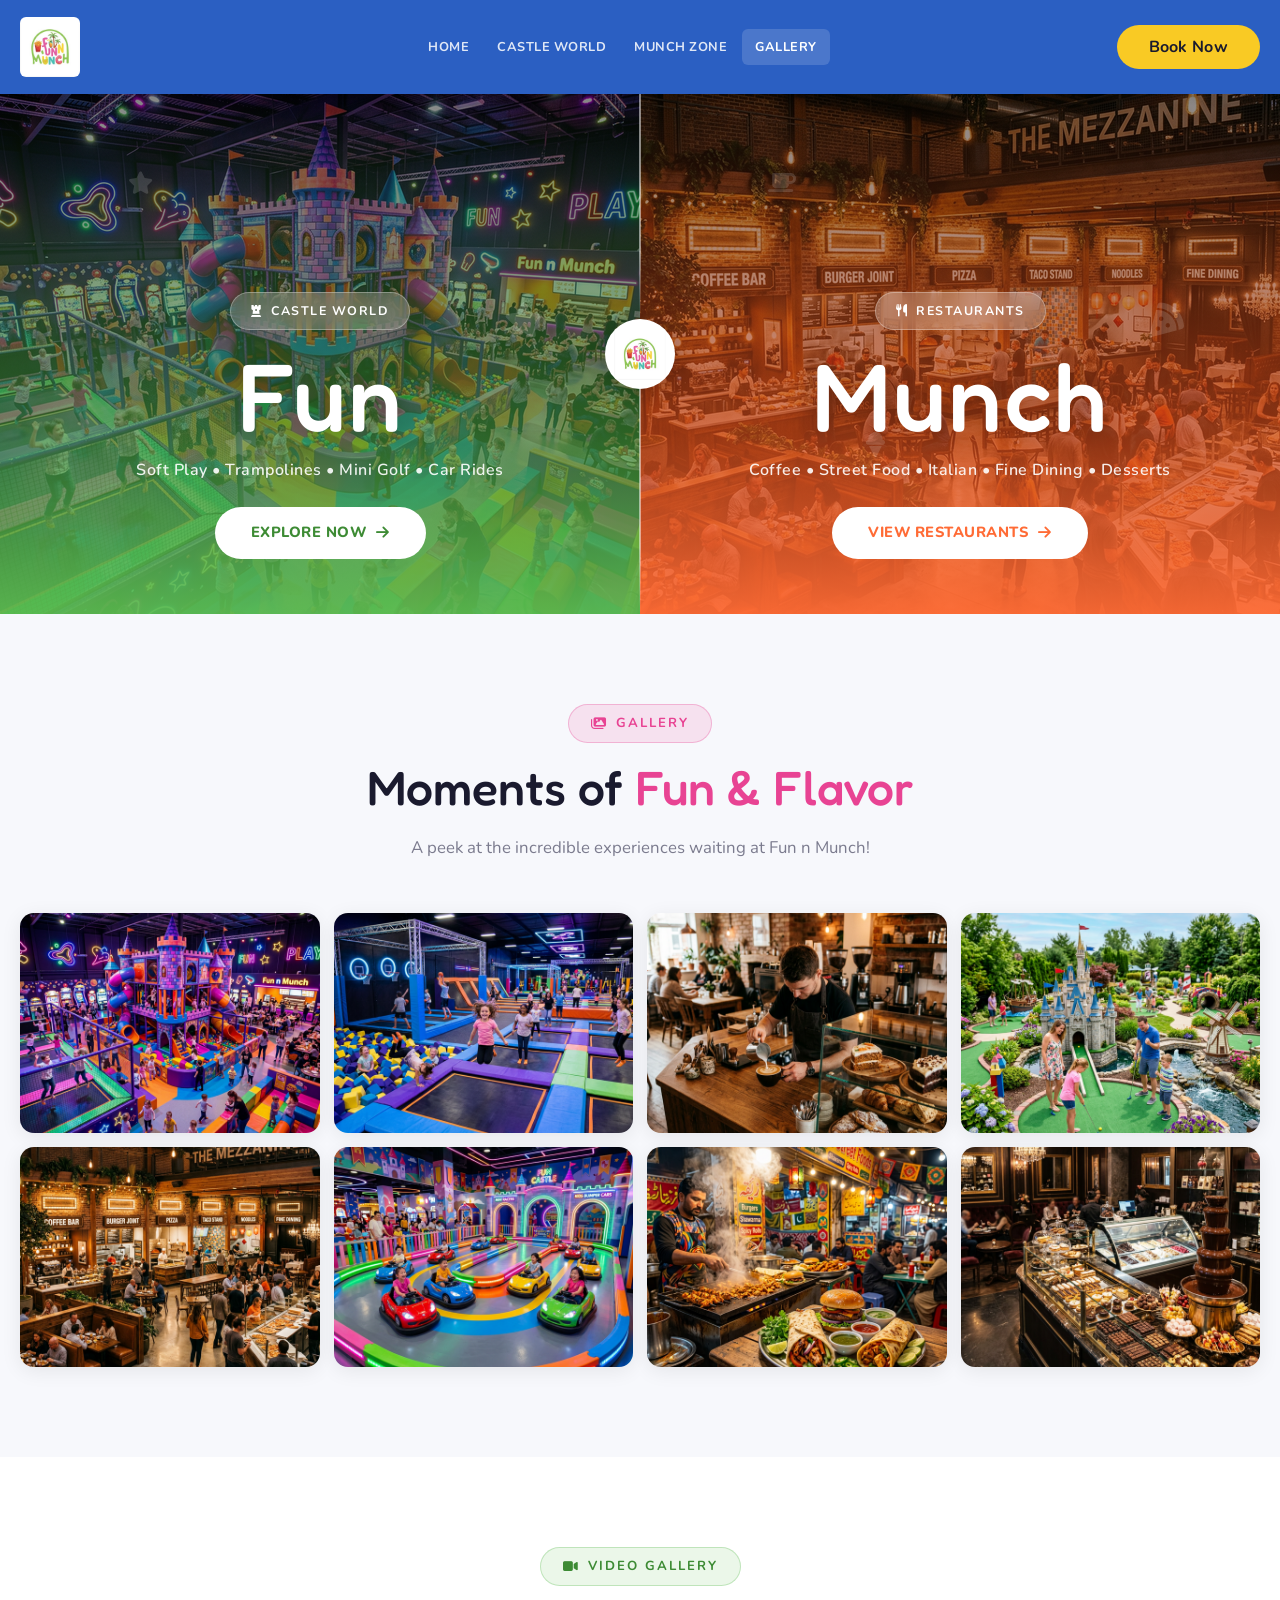
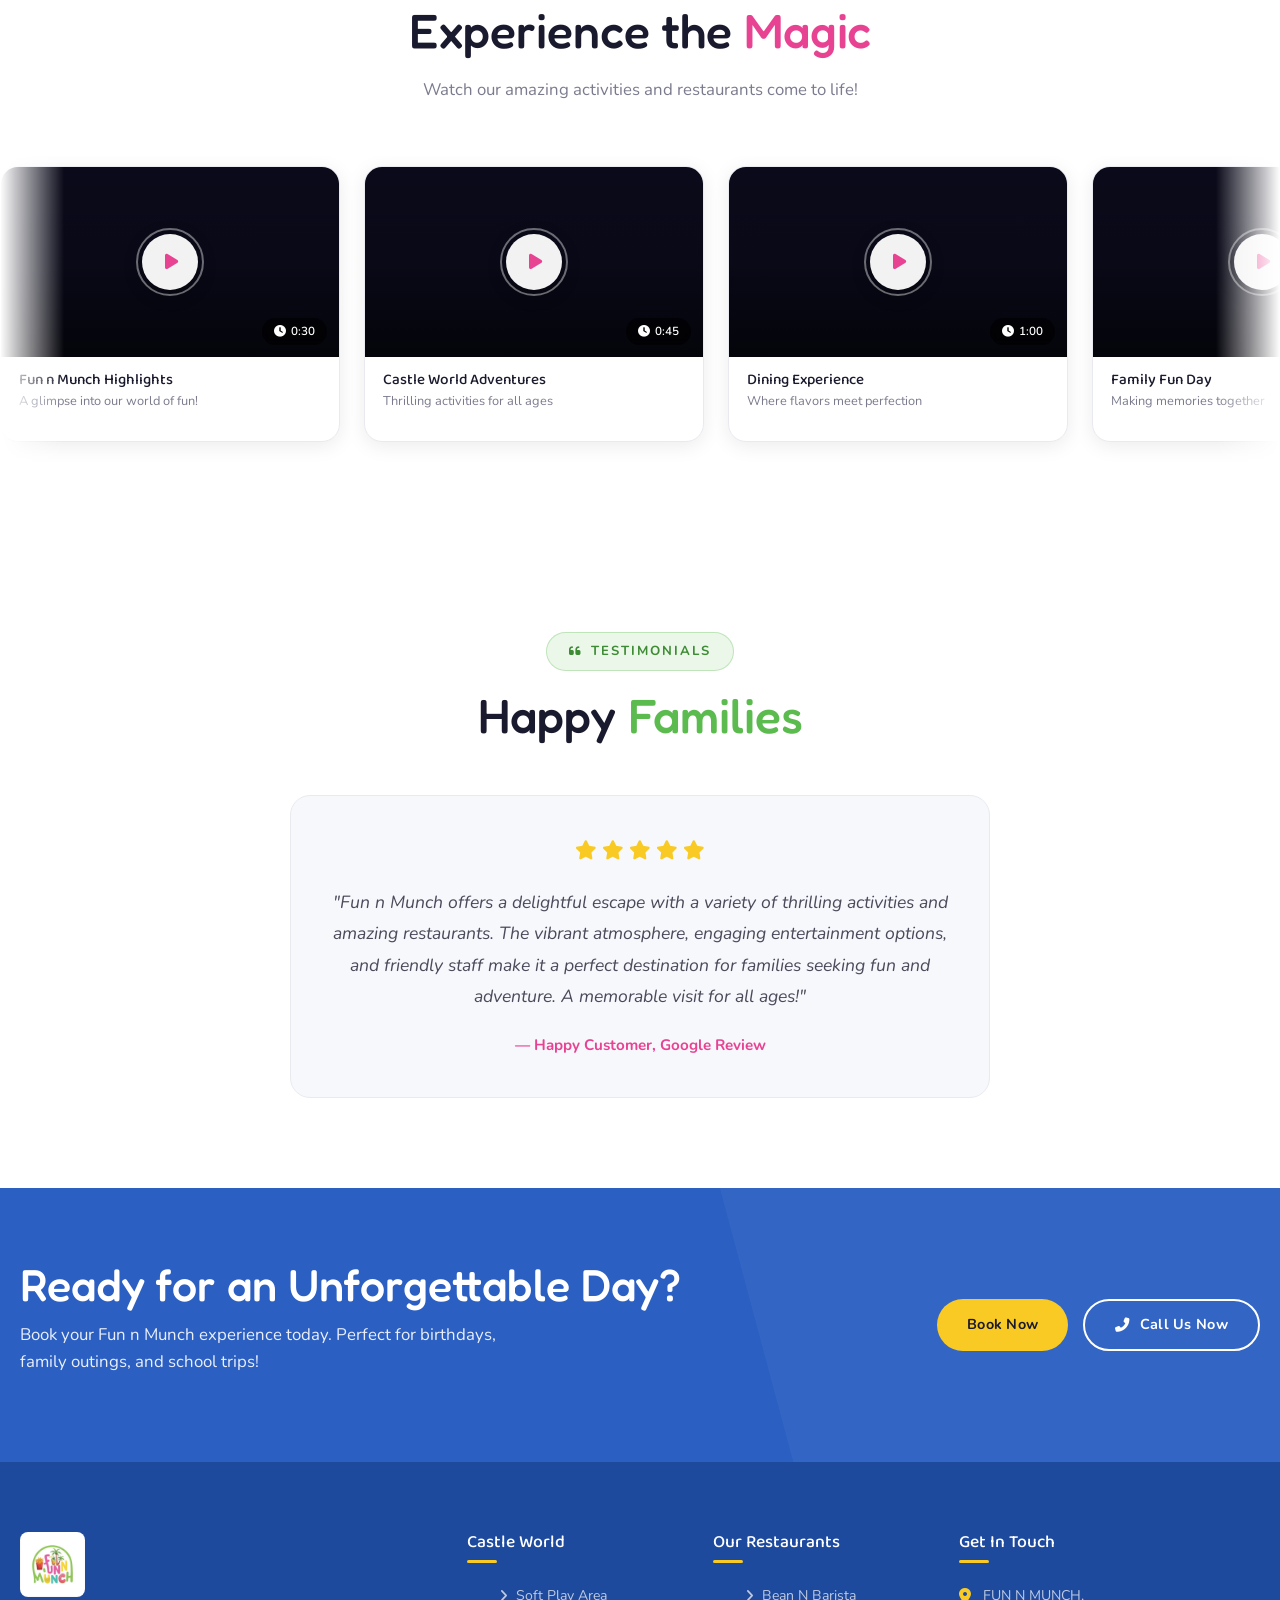
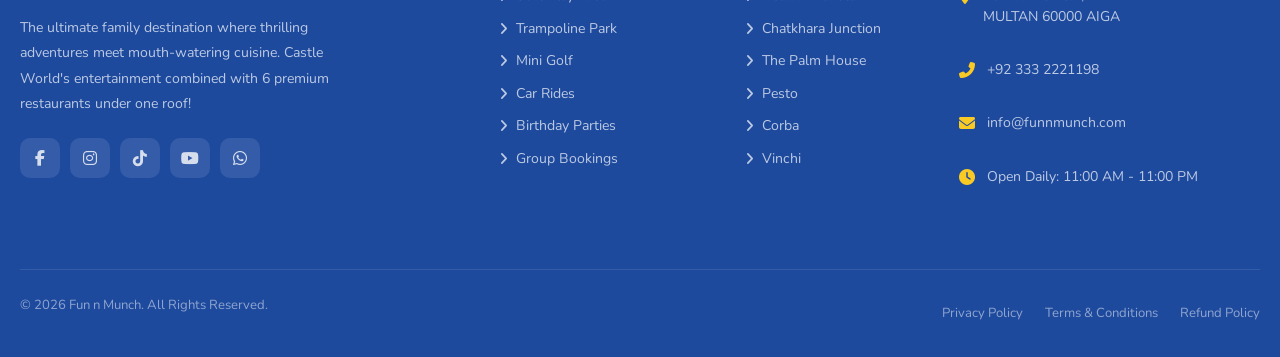
==== commit c459ea57: "activity categorization with indoor/outdoor toggles, update activity features, and refine footer con" ====
--- a/index.html
+++ b/index.html
@@ -394,7 +394,7 @@
                     <h4>Get In Touch</h4>
                     <div class="footer-contact-item">
                         <i class="fas fa-map-marker-alt"></i>
-                        <p>Fun n Munch Complex,<br>Your City, Pakistan</p>
+                        <p>FUN N MUNCH,<br>MULTAN 60000 AIGA</p>
                     </div>
                     <div class="footer-contact-item">
                         <i class="fas fa-phone-alt"></i>
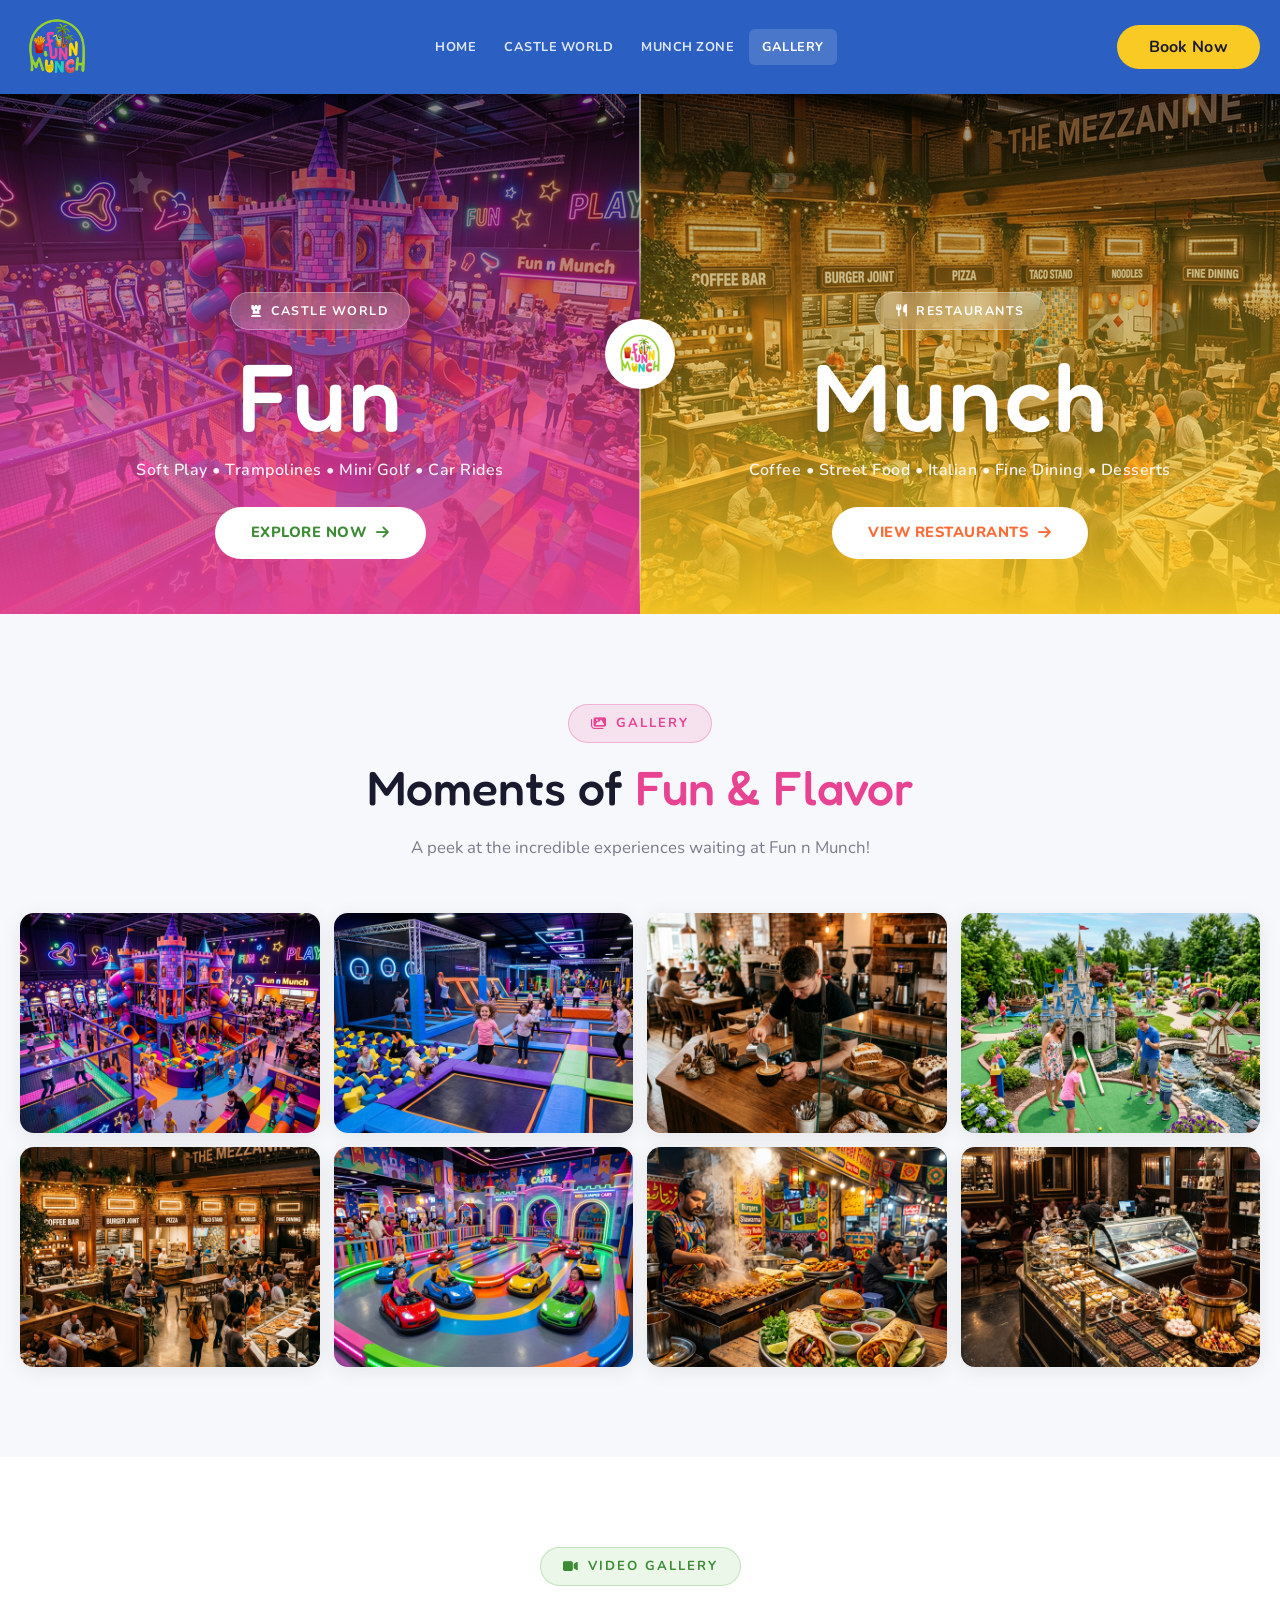
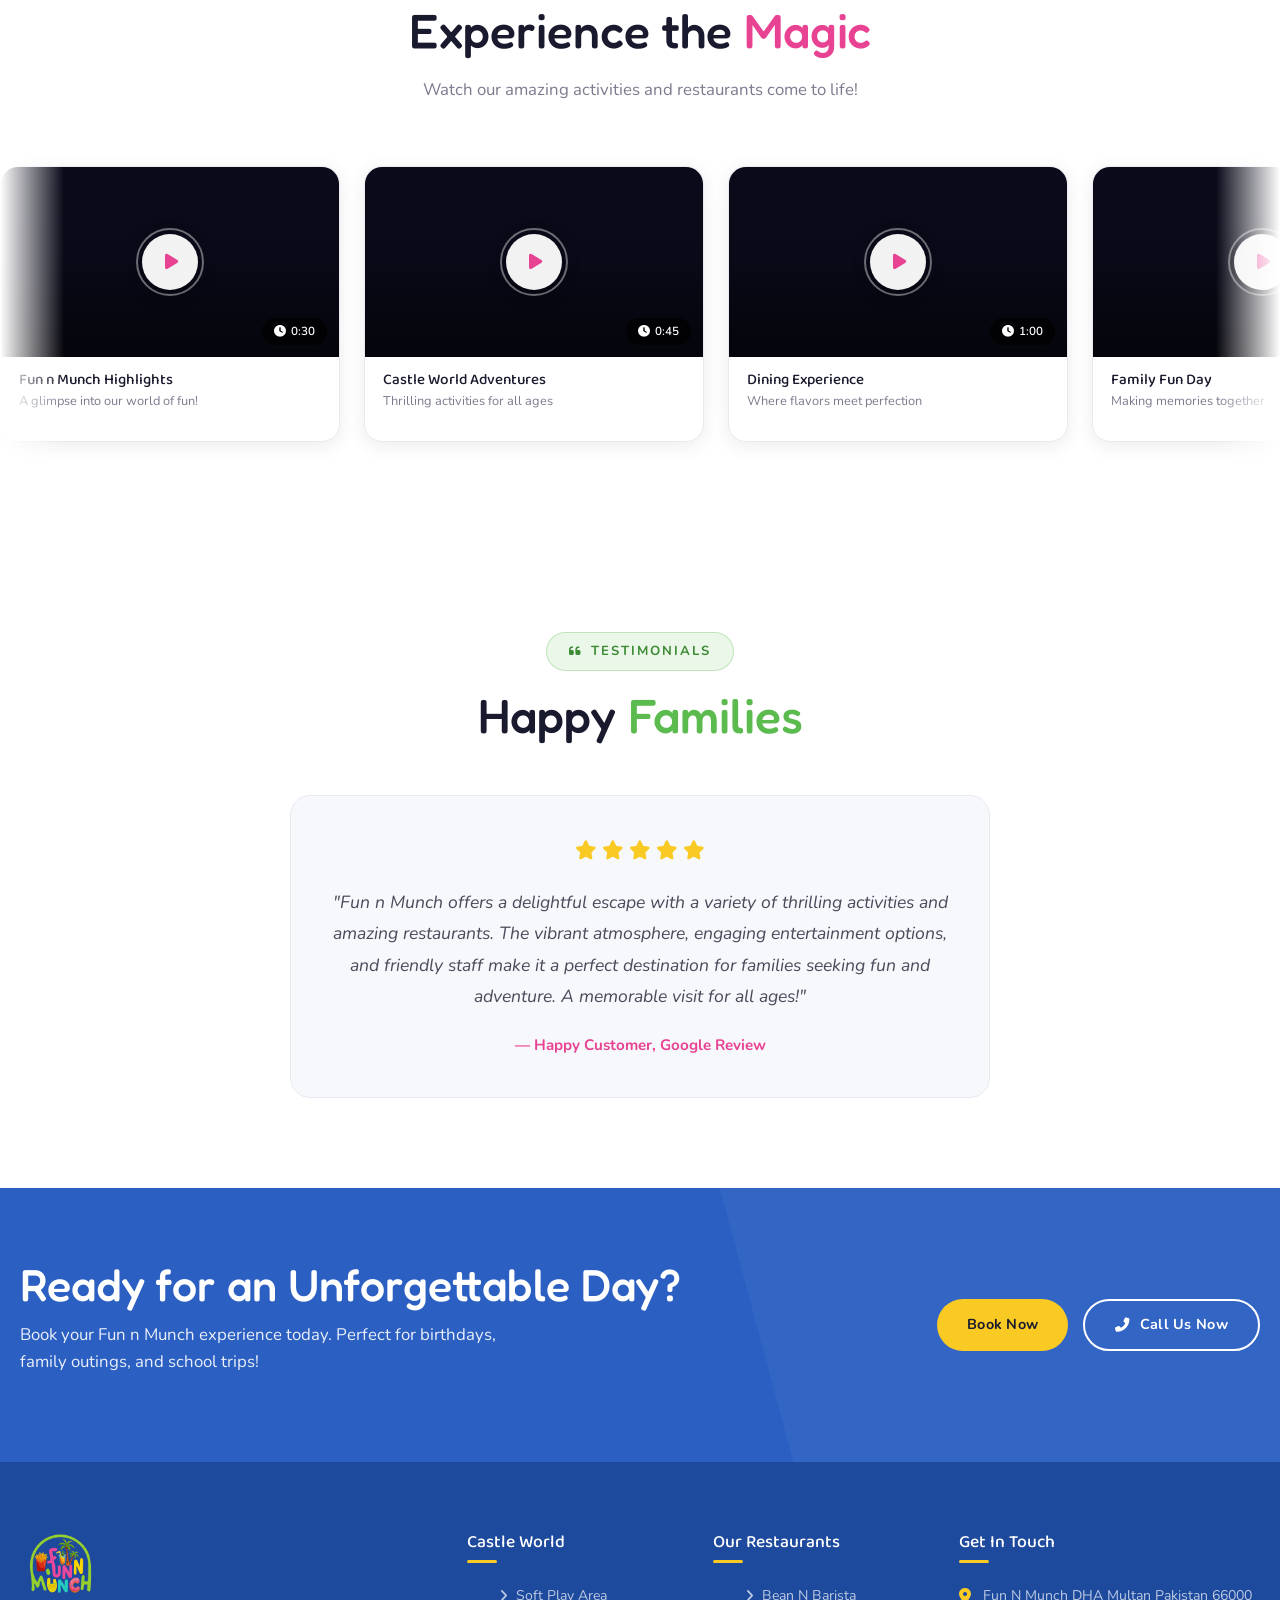
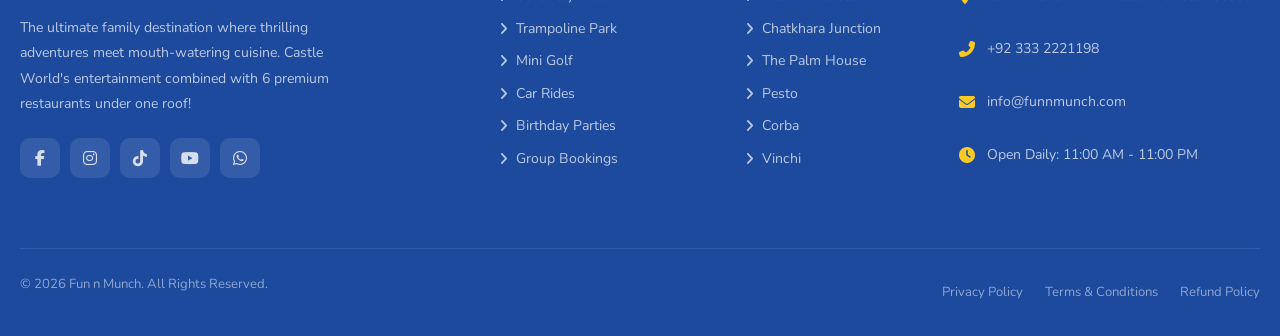
==== commit db927551: "update" ====
--- a/index.html
+++ b/index.html
@@ -394,7 +394,7 @@
                     <h4>Get In Touch</h4>
                     <div class="footer-contact-item">
                         <i class="fas fa-map-marker-alt"></i>
-                        <p>FUN N MUNCH,<br>MULTAN 60000 AIGA</p>
+                        <p>Fun N Munch DHA Multan Pakistan 66000</p>
                     </div>
                     <div class="footer-contact-item">
                         <i class="fas fa-phone-alt"></i>
--- a/assets/css/style.css
+++ b/assets/css/style.css
@@ -438,15 +438,15 @@
 
 .hero-fun .hero-half-overlay {
     background: linear-gradient(to top,
-            rgba(91, 187, 79, 0.95) 0%,
-            rgba(61, 139, 52, 0.7) 35%,
+            rgb(232, 67, 147, 0.95) 0%,
+            rgb(232, 67, 147, 0.7) 35%,
             rgba(0, 0, 0, 0.45) 100%);
 }
 
 .hero-munch .hero-half-overlay {
     background: linear-gradient(to top,
-            rgba(255, 107, 53, 0.95) 0%,
-            rgba(200, 70, 25, 0.7) 35%,
+            rgb(249, 202, 36, .95) 0%,
+            rgb(249, 202, 36, 0.5) 35%,
             rgba(0, 0, 0, 0.45) 100%);
 }
 
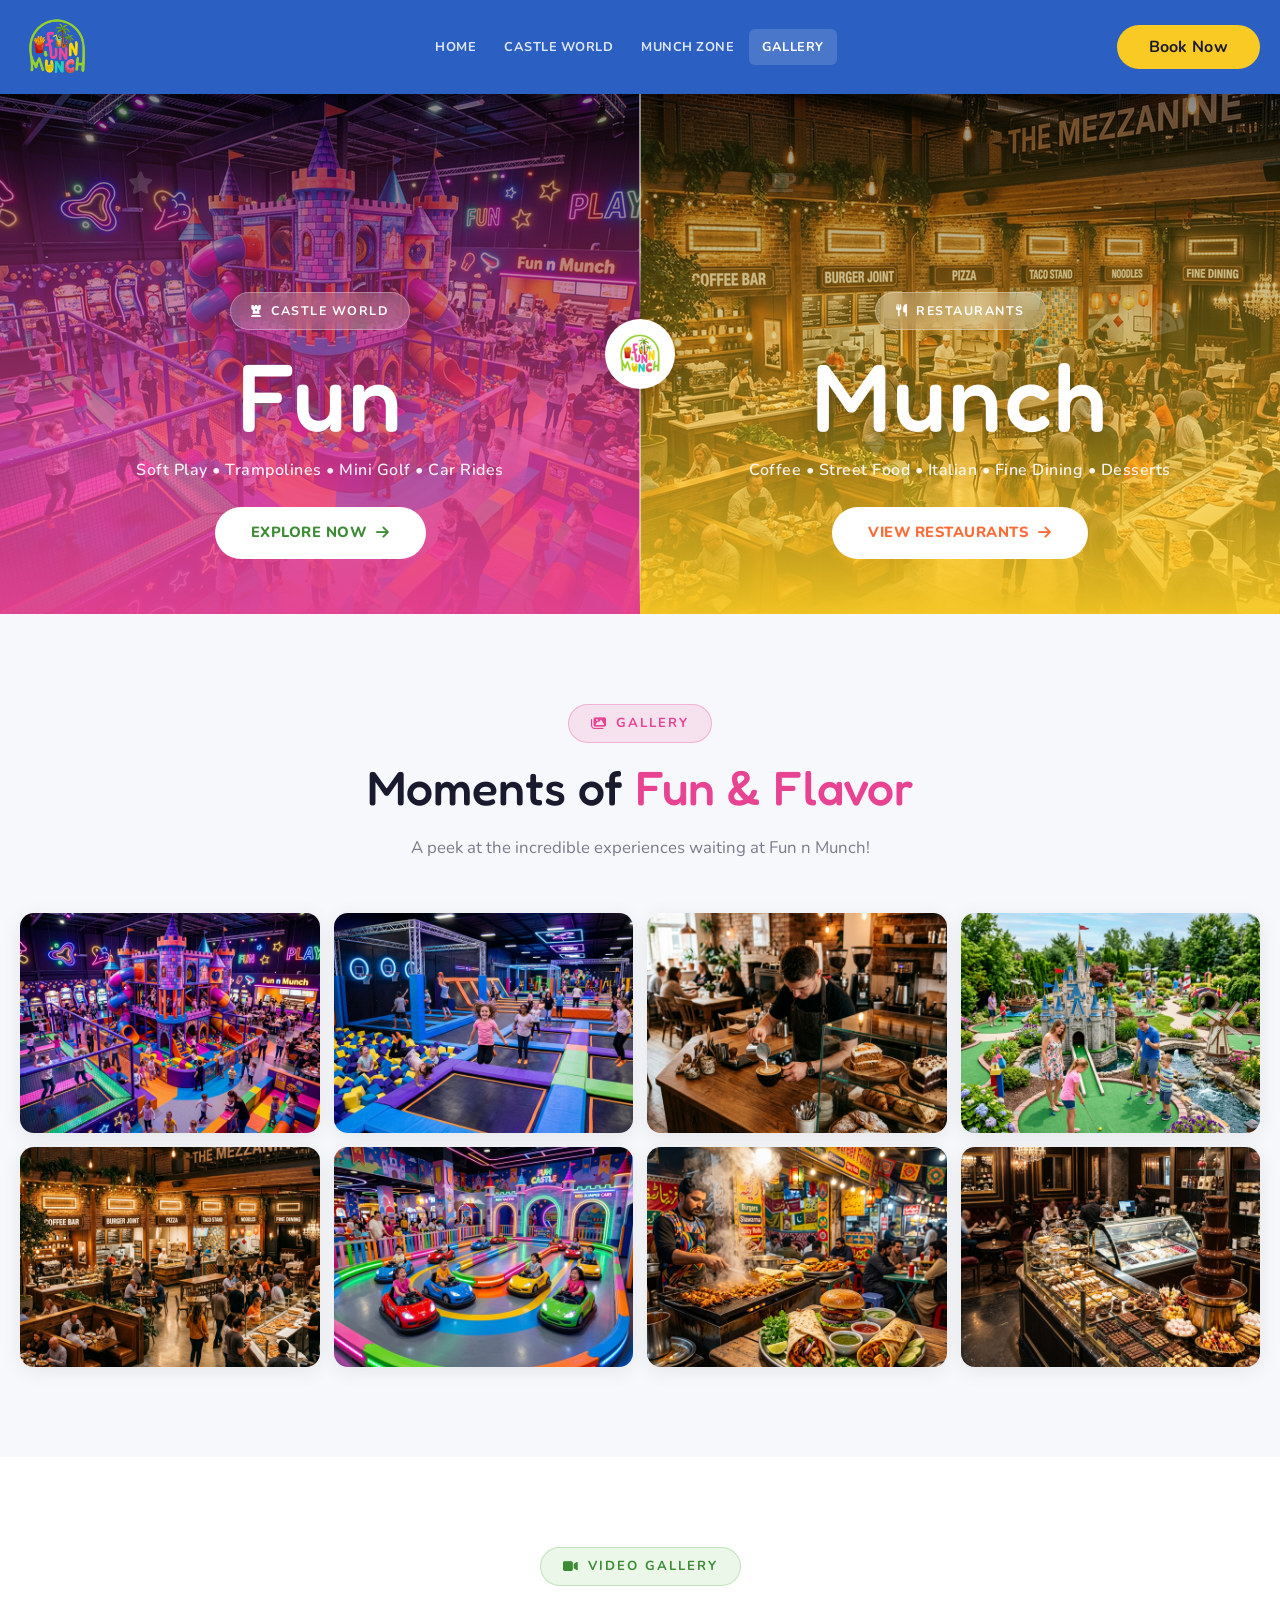
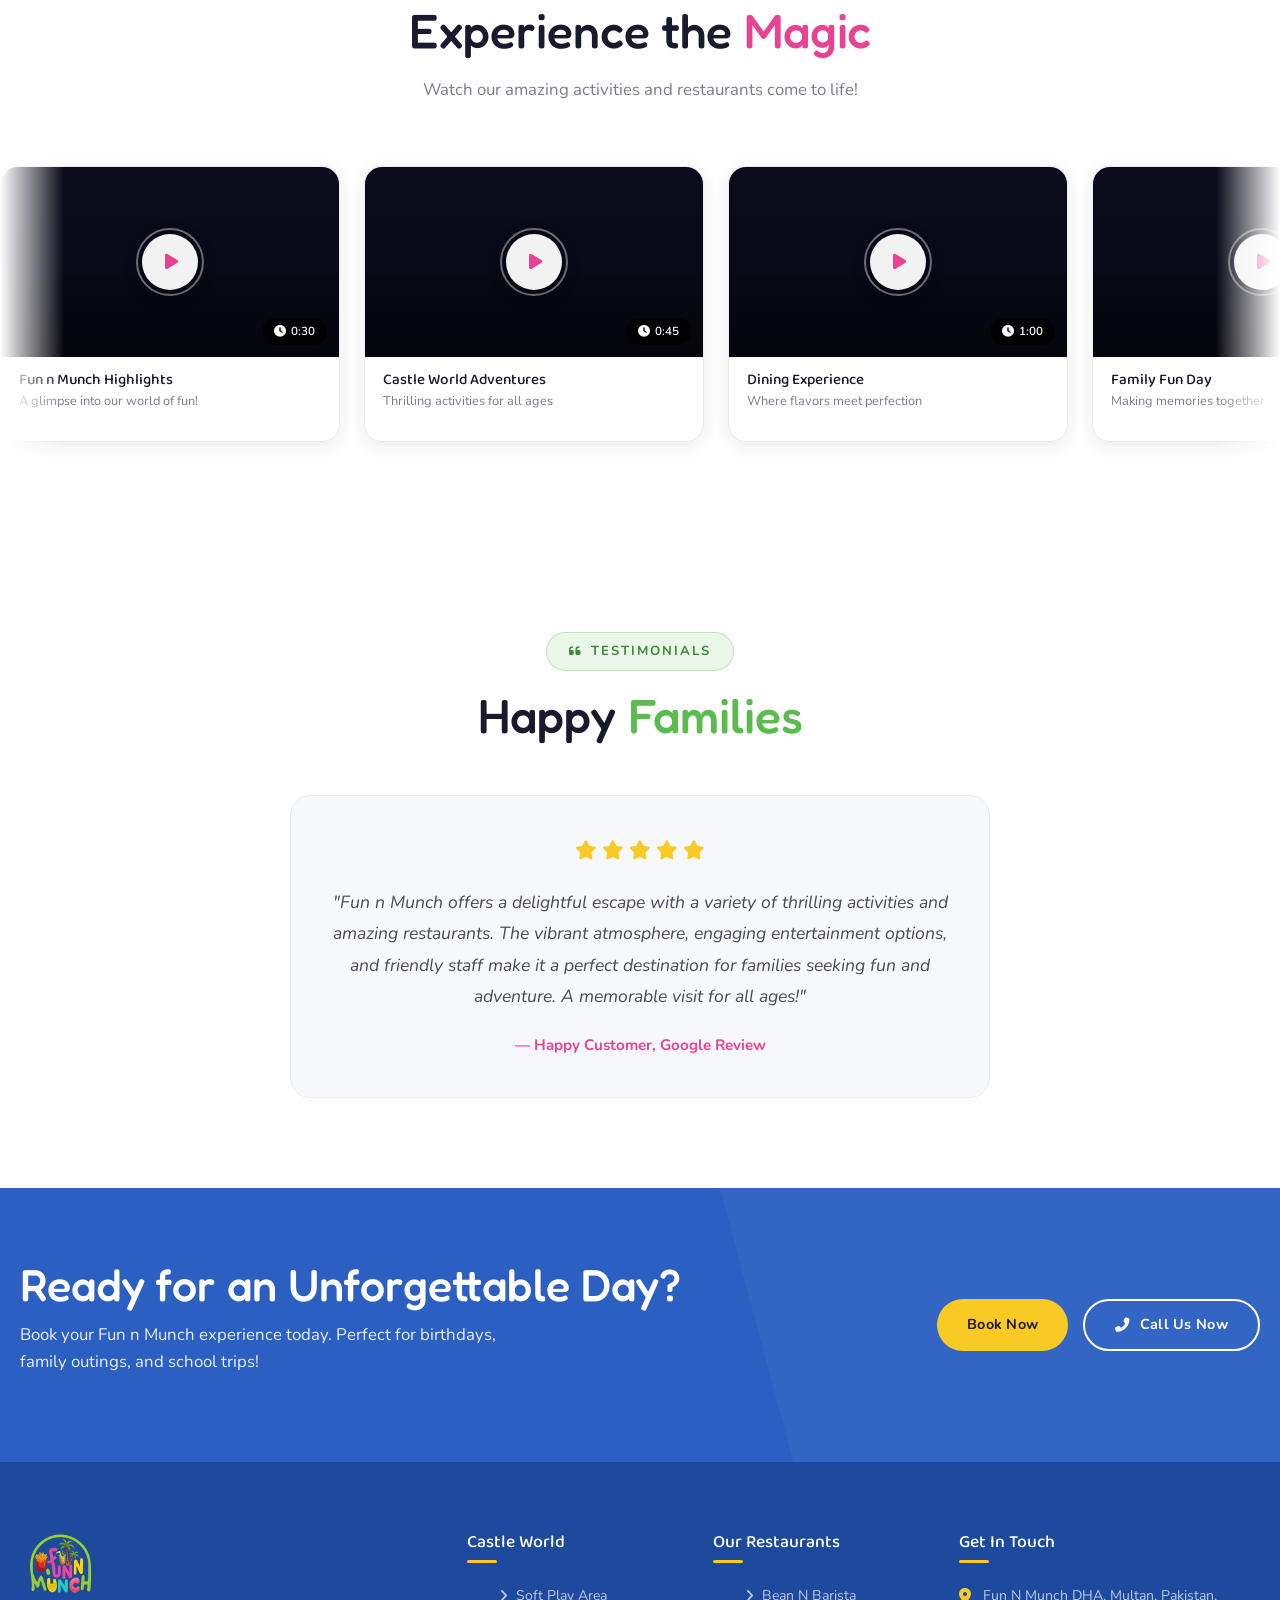
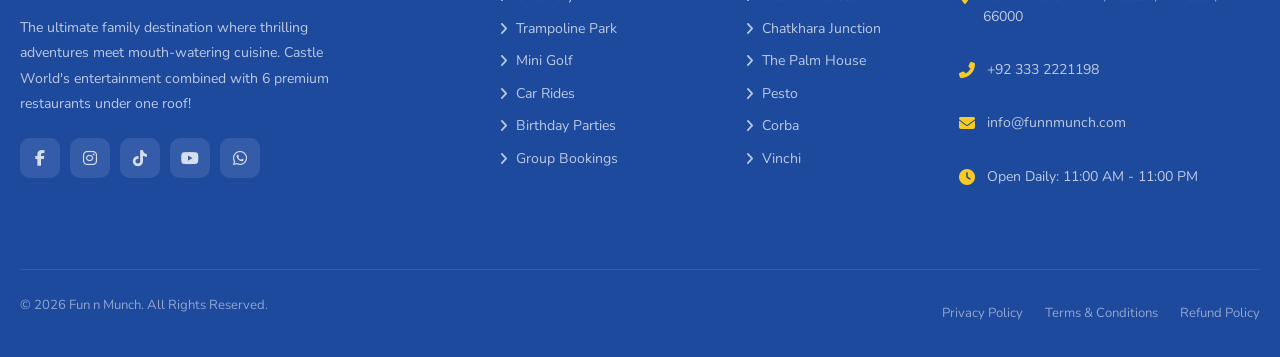
==== commit dcb8f852: "update" ====
--- a/index.html
+++ b/index.html
@@ -394,7 +394,7 @@
                     <h4>Get In Touch</h4>
                     <div class="footer-contact-item">
                         <i class="fas fa-map-marker-alt"></i>
-                        <p>Fun N Munch DHA Multan Pakistan 66000</p>
+                        <p>Fun N Munch DHA, Multan, Pakistan, 66000</p>
                     </div>
                     <div class="footer-contact-item">
                         <i class="fas fa-phone-alt"></i>
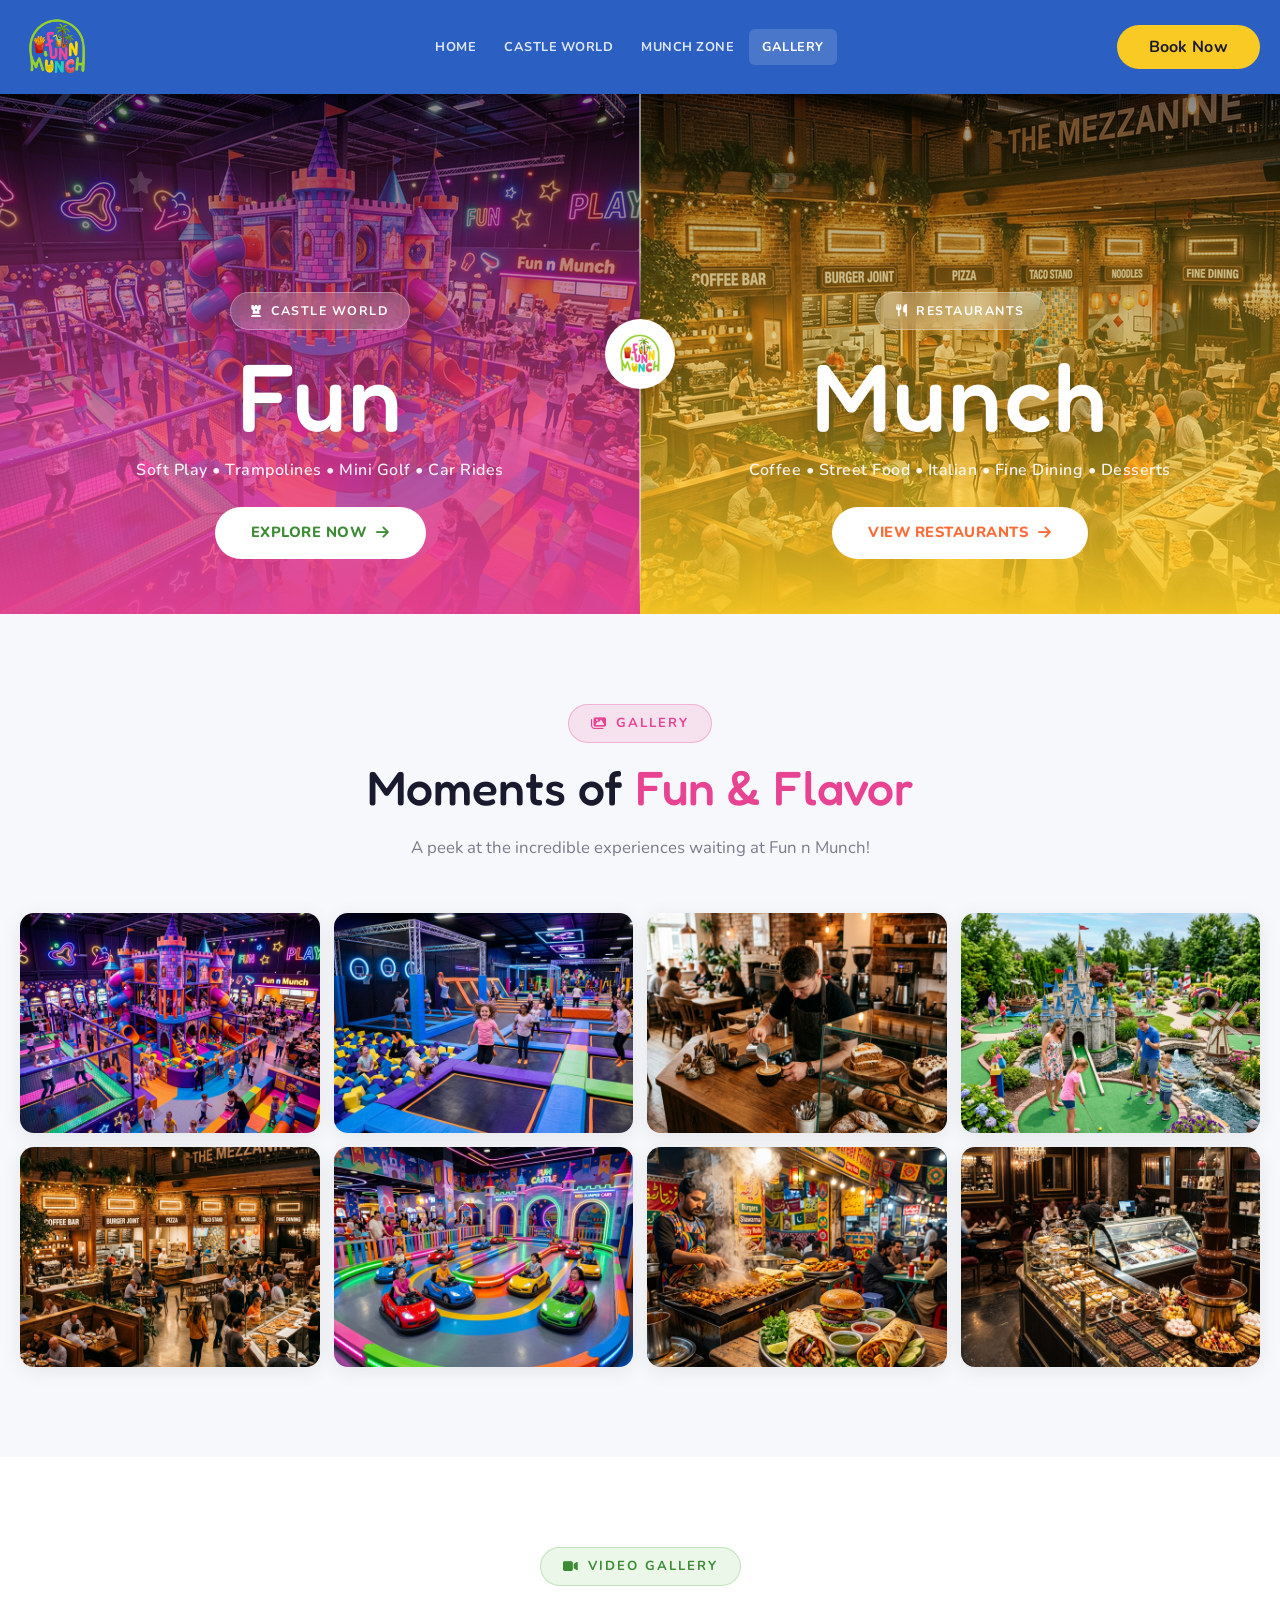
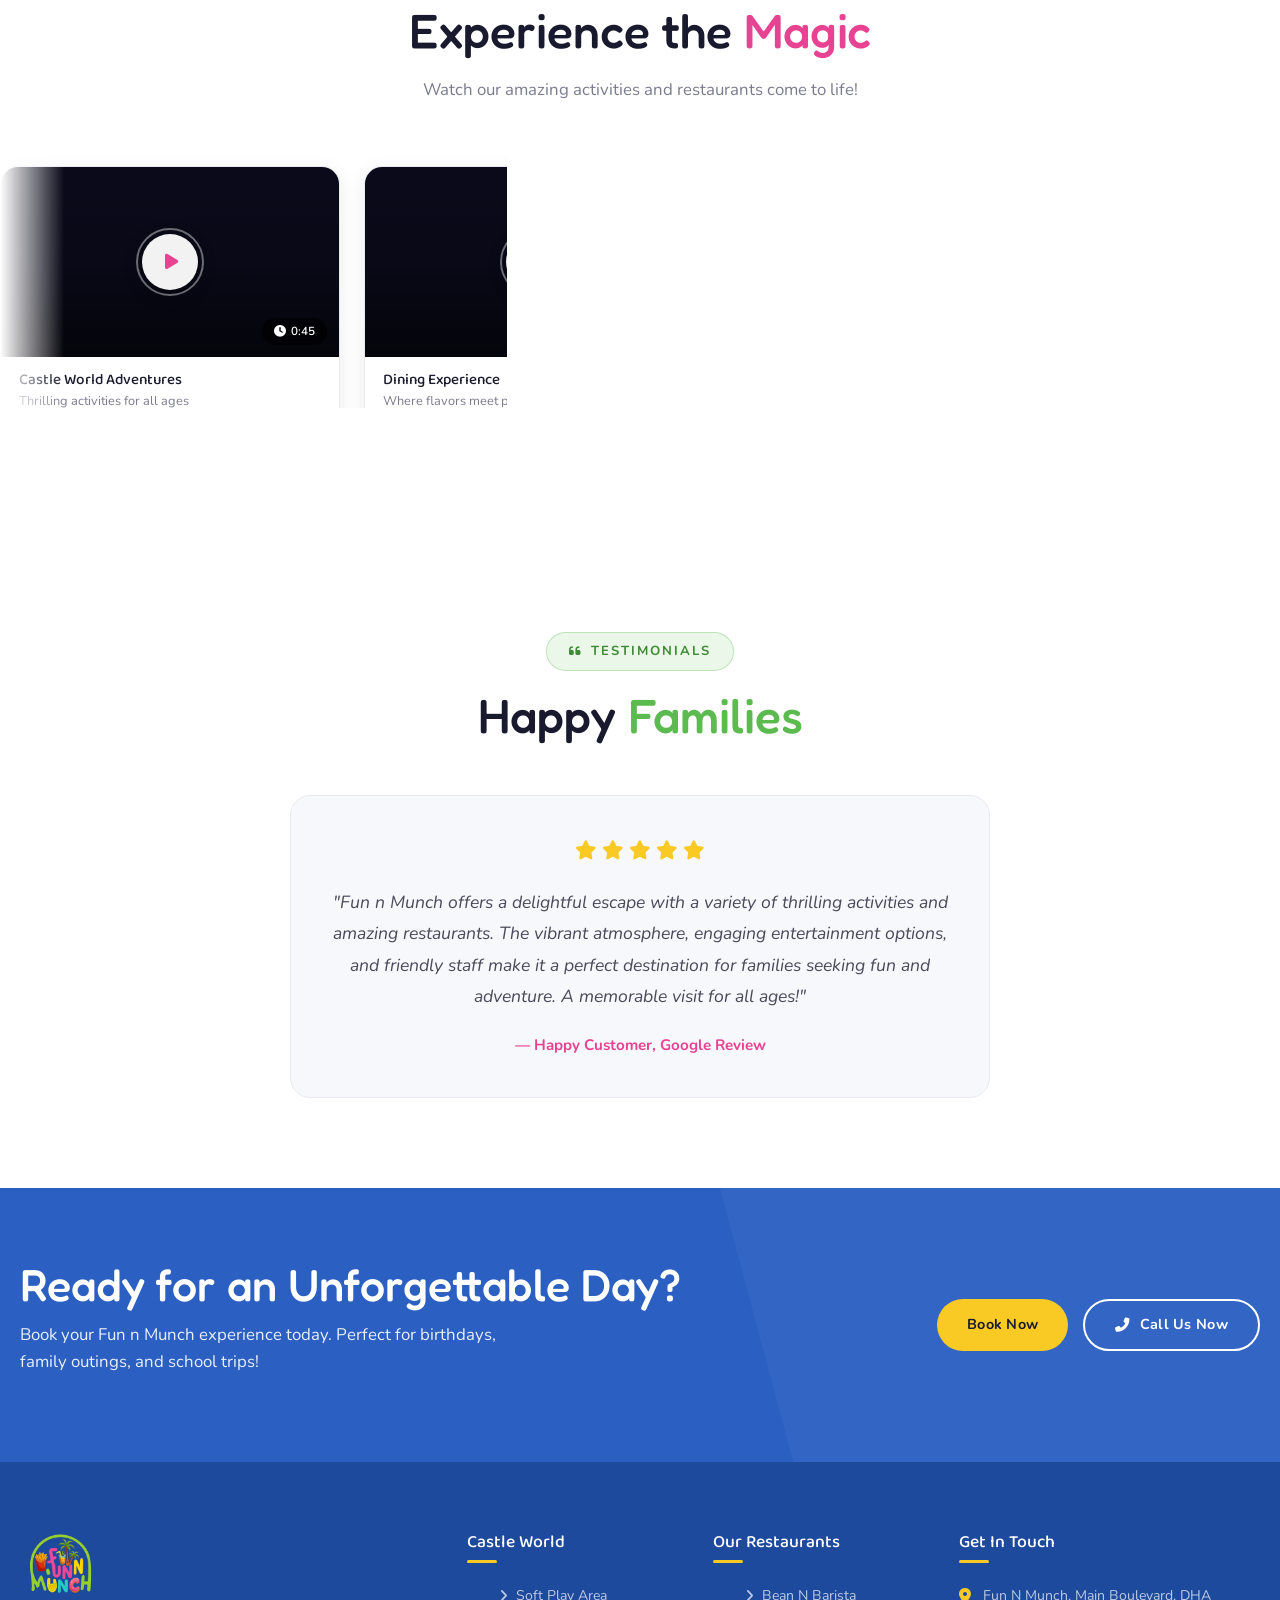
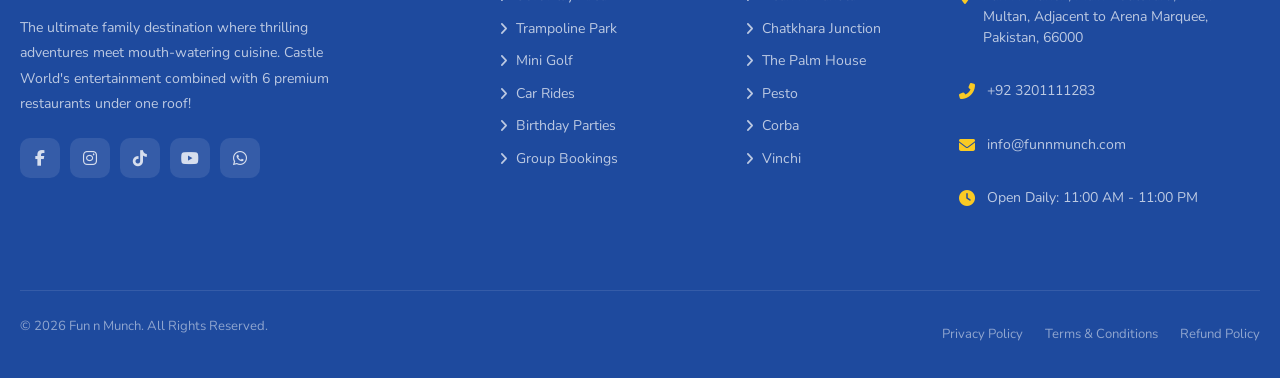
==== commit 1ee04a9d: "Update new media assets, update contact details, and refresh restaurant information across the site." ====
--- a/index.html
+++ b/index.html
@@ -176,7 +176,136 @@
 
         <div class="video-slider-wrapper" data-aos="fade-up" data-aos-delay="100">
             <div class="video-slider-track" id="videoSliderTrack">
-                <!-- Video 1 -->
+
+                <!-- Video 3 -->
+                <div class="video-slide" data-video="assets/videos/WhatsApp Video 2026-03-01 at 6.14.29 PM (1).mp4">
+                    <div class="video-card-inner">
+                        <video muted preload="metadata" playsinline>
+                            <source src="assets/videos/WhatsApp Video 2026-03-01 at 6.14.29 PM (1).mp4"
+                                type="video/mp4">
+                        </video>
+                        <div class="video-overlay">
+                            <div class="video-play-btn"><i class="fas fa-play"></i></div>
+                            <div class="video-info"><span class="video-duration"><i class="fas fa-clock"></i>
+                                    0:45</span></div>
+                        </div>
+                    </div>
+                    <div class="video-caption">
+                        <h4>Castle World Adventures</h4>
+                        <p>Thrilling activities for all ages</p>
+                    </div>
+                </div>
+
+                <!-- Video 4 -->
+                <div class="video-slide" data-video="assets/videos/WhatsApp Video 2026-03-01 at 6.14.30 PM.mp4">
+                    <div class="video-card-inner">
+                        <video muted preload="metadata" playsinline>
+                            <source src="assets/videos/WhatsApp Video 2026-03-01 at 6.14.30 PM.mp4" type="video/mp4">
+                        </video>
+                        <div class="video-overlay">
+                            <div class="video-play-btn"><i class="fas fa-play"></i></div>
+                            <div class="video-info"><span class="video-duration"><i class="fas fa-clock"></i>
+                                    1:00</span></div>
+                        </div>
+                    </div>
+                    <div class="video-caption">
+                        <h4>Dining Experience</h4>
+                        <p>Where flavors meet perfection</p>
+                    </div>
+                </div>
+
+                <!-- Video 5 -->
+                <div class="video-slide" data-video="assets/videos/WhatsApp Video 2026-03-01 at 6.14.30 PM (1).mp4">
+                    <div class="video-card-inner">
+                        <video muted preload="metadata" playsinline>
+                            <source src="assets/videos/WhatsApp Video 2026-03-01 at 6.14.30 PM (1).mp4"
+                                type="video/mp4">
+                        </video>
+                        <div class="video-overlay">
+                            <div class="video-play-btn"><i class="fas fa-play"></i></div>
+                            <div class="video-info"><span class="video-duration"><i class="fas fa-clock"></i>
+                                    1:30</span></div>
+                        </div>
+                    </div>
+                    <div class="video-caption">
+                        <h4>Family Fun Day</h4>
+                        <p>Making memories together</p>
+                    </div>
+                </div>
+
+                <!-- Video 6 -->
+                <div class="video-slide" data-video="assets/videos/WhatsApp Video 2026-03-01 at 3.14.31 PM.mp4">
+                    <div class="video-card-inner">
+                        <video muted preload="metadata" playsinline>
+                            <source src="assets/videos/WhatsApp Video 2026-03-01 at 3.14.31 PM.mp4" type="video/mp4">
+                        </video>
+                        <div class="video-overlay">
+                            <div class="video-play-btn"><i class="fas fa-play"></i></div>
+                            <div class="video-info"><span class="video-duration"><i class="fas fa-clock"></i>
+                                    0:15</span></div>
+                        </div>
+                    </div>
+                    <div class="video-caption">
+                        <h4>Play Zone Fun</h4>
+                        <p>Kids in action at Castle World</p>
+                    </div>
+                </div>
+
+                <!-- Video 7 -->
+                <div class="video-slide" data-video="assets/videos/WhatsApp Video 2026-03-01 at 3.14.32 PM.mp4">
+                    <div class="video-card-inner">
+                        <video muted preload="metadata" playsinline>
+                            <source src="assets/videos/WhatsApp Video 2026-03-01 at 3.14.32 PM.mp4" type="video/mp4">
+                        </video>
+                        <div class="video-overlay">
+                            <div class="video-play-btn"><i class="fas fa-play"></i></div>
+                            <div class="video-info"><span class="video-duration"><i class="fas fa-clock"></i>
+                                    0:35</span></div>
+                        </div>
+                    </div>
+                    <div class="video-caption">
+                        <h4>Adventure Awaits</h4>
+                        <p>Explore the excitement!</p>
+                    </div>
+                </div>
+
+                <!-- Video 8 — Corba -->
+                <div class="video-slide" data-video="assets/videos/Corba Final Revised 2.mp4">
+                    <div class="video-card-inner">
+                        <video muted preload="metadata" playsinline>
+                            <source src="assets/videos/Corba Final Revised 2.mp4" type="video/mp4">
+                        </video>
+                        <div class="video-overlay">
+                            <div class="video-play-btn"><i class="fas fa-play"></i></div>
+                            <div class="video-info"><span class="video-duration"><i class="fas fa-clock"></i>
+                                    Featured</span></div>
+                        </div>
+                    </div>
+                    <div class="video-caption">
+                        <h4>Corba Restaurant</h4>
+                        <p>Fine dining reimagined at Fun n Munch</p>
+                    </div>
+                </div>
+
+                <!-- Video 1 — Start Reel -->
+                <div class="video-slide" data-video="assets/videos/Initial Reel - Fun n Munch.mp4">
+                    <div class="video-card-inner">
+                        <video muted preload="metadata" playsinline>
+                            <source src="assets/videos/Initial Reel - Fun n Munch.mp4" type="video/mp4">
+                        </video>
+                        <div class="video-overlay">
+                            <div class="video-play-btn"><i class="fas fa-play"></i></div>
+                            <div class="video-info"><span class="video-duration"><i class="fas fa-clock"></i>
+                                    Featured</span></div>
+                        </div>
+                    </div>
+                    <div class="video-caption">
+                        <h4>Fun n Munch — Official Reel</h4>
+                        <p>The full Fun n Munch experience!</p>
+                    </div>
+                </div>
+
+                <!-- Video 2 -->
                 <div class="video-slide" data-video="assets/videos/WhatsApp Video 2026-03-01 at 6.14.29 PM.mp4">
                     <div class="video-card-inner">
                         <video muted preload="metadata" playsinline>
@@ -194,97 +323,6 @@
                     </div>
                 </div>
 
-                <!-- Video 2 -->
-                <div class="video-slide" data-video="assets/videos/WhatsApp Video 2026-03-01 at 6.14.29 PM (1).mp4">
-                    <div class="video-card-inner">
-                        <video muted preload="metadata" playsinline>
-                            <source src="assets/videos/WhatsApp Video 2026-03-01 at 6.14.29 PM (1).mp4"
-                                type="video/mp4">
-                        </video>
-                        <div class="video-overlay">
-                            <div class="video-play-btn"><i class="fas fa-play"></i></div>
-                            <div class="video-info"><span class="video-duration"><i class="fas fa-clock"></i>
-                                    0:45</span></div>
-                        </div>
-                    </div>
-                    <div class="video-caption">
-                        <h4>Castle World Adventures</h4>
-                        <p>Thrilling activities for all ages</p>
-                    </div>
-                </div>
-
-                <!-- Video 3 -->
-                <div class="video-slide" data-video="assets/videos/WhatsApp Video 2026-03-01 at 6.14.30 PM.mp4">
-                    <div class="video-card-inner">
-                        <video muted preload="metadata" playsinline>
-                            <source src="assets/videos/WhatsApp Video 2026-03-01 at 6.14.30 PM.mp4" type="video/mp4">
-                        </video>
-                        <div class="video-overlay">
-                            <div class="video-play-btn"><i class="fas fa-play"></i></div>
-                            <div class="video-info"><span class="video-duration"><i class="fas fa-clock"></i>
-                                    1:00</span></div>
-                        </div>
-                    </div>
-                    <div class="video-caption">
-                        <h4>Dining Experience</h4>
-                        <p>Where flavors meet perfection</p>
-                    </div>
-                </div>
-
-                <!-- Video 4 -->
-                <div class="video-slide" data-video="assets/videos/WhatsApp Video 2026-03-01 at 6.14.30 PM (1).mp4">
-                    <div class="video-card-inner">
-                        <video muted preload="metadata" playsinline>
-                            <source src="assets/videos/WhatsApp Video 2026-03-01 at 6.14.30 PM (1).mp4"
-                                type="video/mp4">
-                        </video>
-                        <div class="video-overlay">
-                            <div class="video-play-btn"><i class="fas fa-play"></i></div>
-                            <div class="video-info"><span class="video-duration"><i class="fas fa-clock"></i>
-                                    1:30</span></div>
-                        </div>
-                    </div>
-                    <div class="video-caption">
-                        <h4>Family Fun Day</h4>
-                        <p>Making memories together</p>
-                    </div>
-                </div>
-
-                <!-- Video 5 -->
-                <div class="video-slide" data-video="assets/videos/WhatsApp Video 2026-03-01 at 3.14.31 PM.mp4">
-                    <div class="video-card-inner">
-                        <video muted preload="metadata" playsinline>
-                            <source src="assets/videos/WhatsApp Video 2026-03-01 at 3.14.31 PM.mp4" type="video/mp4">
-                        </video>
-                        <div class="video-overlay">
-                            <div class="video-play-btn"><i class="fas fa-play"></i></div>
-                            <div class="video-info"><span class="video-duration"><i class="fas fa-clock"></i>
-                                    0:15</span></div>
-                        </div>
-                    </div>
-                    <div class="video-caption">
-                        <h4>Play Zone Fun</h4>
-                        <p>Kids in action at Castle World</p>
-                    </div>
-                </div>
-
-                <!-- Video 6 -->
-                <div class="video-slide" data-video="assets/videos/WhatsApp Video 2026-03-01 at 3.14.32 PM.mp4">
-                    <div class="video-card-inner">
-                        <video muted preload="metadata" playsinline>
-                            <source src="assets/videos/WhatsApp Video 2026-03-01 at 3.14.32 PM.mp4" type="video/mp4">
-                        </video>
-                        <div class="video-overlay">
-                            <div class="video-play-btn"><i class="fas fa-play"></i></div>
-                            <div class="video-info"><span class="video-duration"><i class="fas fa-clock"></i>
-                                    0:35</span></div>
-                        </div>
-                    </div>
-                    <div class="video-caption">
-                        <h4>Adventure Awaits</h4>
-                        <p>Explore the excitement!</p>
-                    </div>
-                </div>
             </div>
         </div>
     </section>
@@ -337,7 +375,7 @@
             </div>
             <div class="cta-buttons">
                 <a href="reservation.html" class="btn btn-yellow">Book Now</a>
-                <a href="tel:+923332221198" class="btn btn-outline-white"><i class="fas fa-phone-alt"></i> Call Us
+                <a href="tel:+923201111283" class="btn btn-outline-white"><i class="fas fa-phone-alt"></i> Call Us
                     Now</a>
             </div>
         </div>
@@ -394,11 +432,11 @@
                     <h4>Get In Touch</h4>
                     <div class="footer-contact-item">
                         <i class="fas fa-map-marker-alt"></i>
-                        <p>Fun N Munch DHA, Multan, Pakistan, 66000</p>
+                        <p>Fun N Munch, Main Boulevard, DHA Multan, Adjacent to Arena Marquee, Pakistan, 66000</p>
                     </div>
                     <div class="footer-contact-item">
                         <i class="fas fa-phone-alt"></i>
-                        <p><a href="tel:+923332221198">+92 333 2221198</a></p>
+                        <p><a href="tel:+923201111283">+92 3201111283</a></p>
                     </div>
                     <div class="footer-contact-item">
                         <i class="fas fa-envelope"></i>
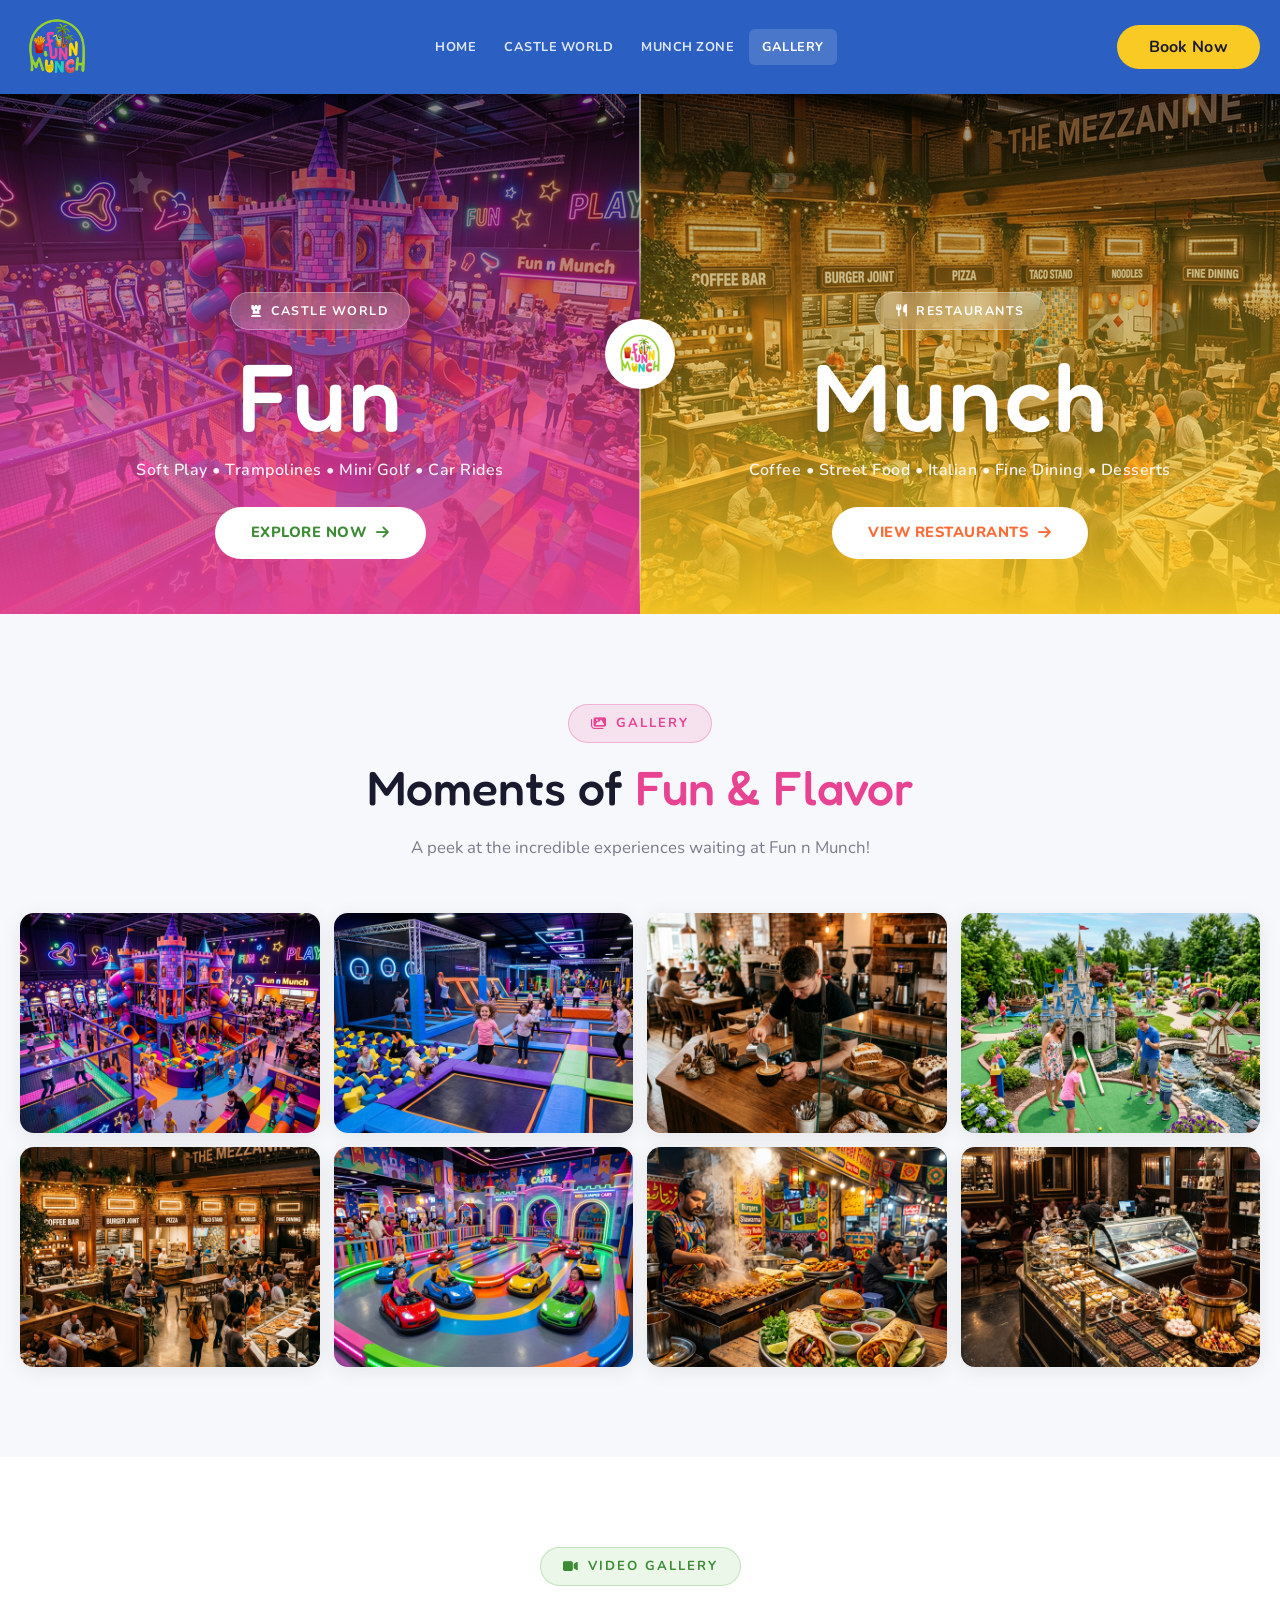
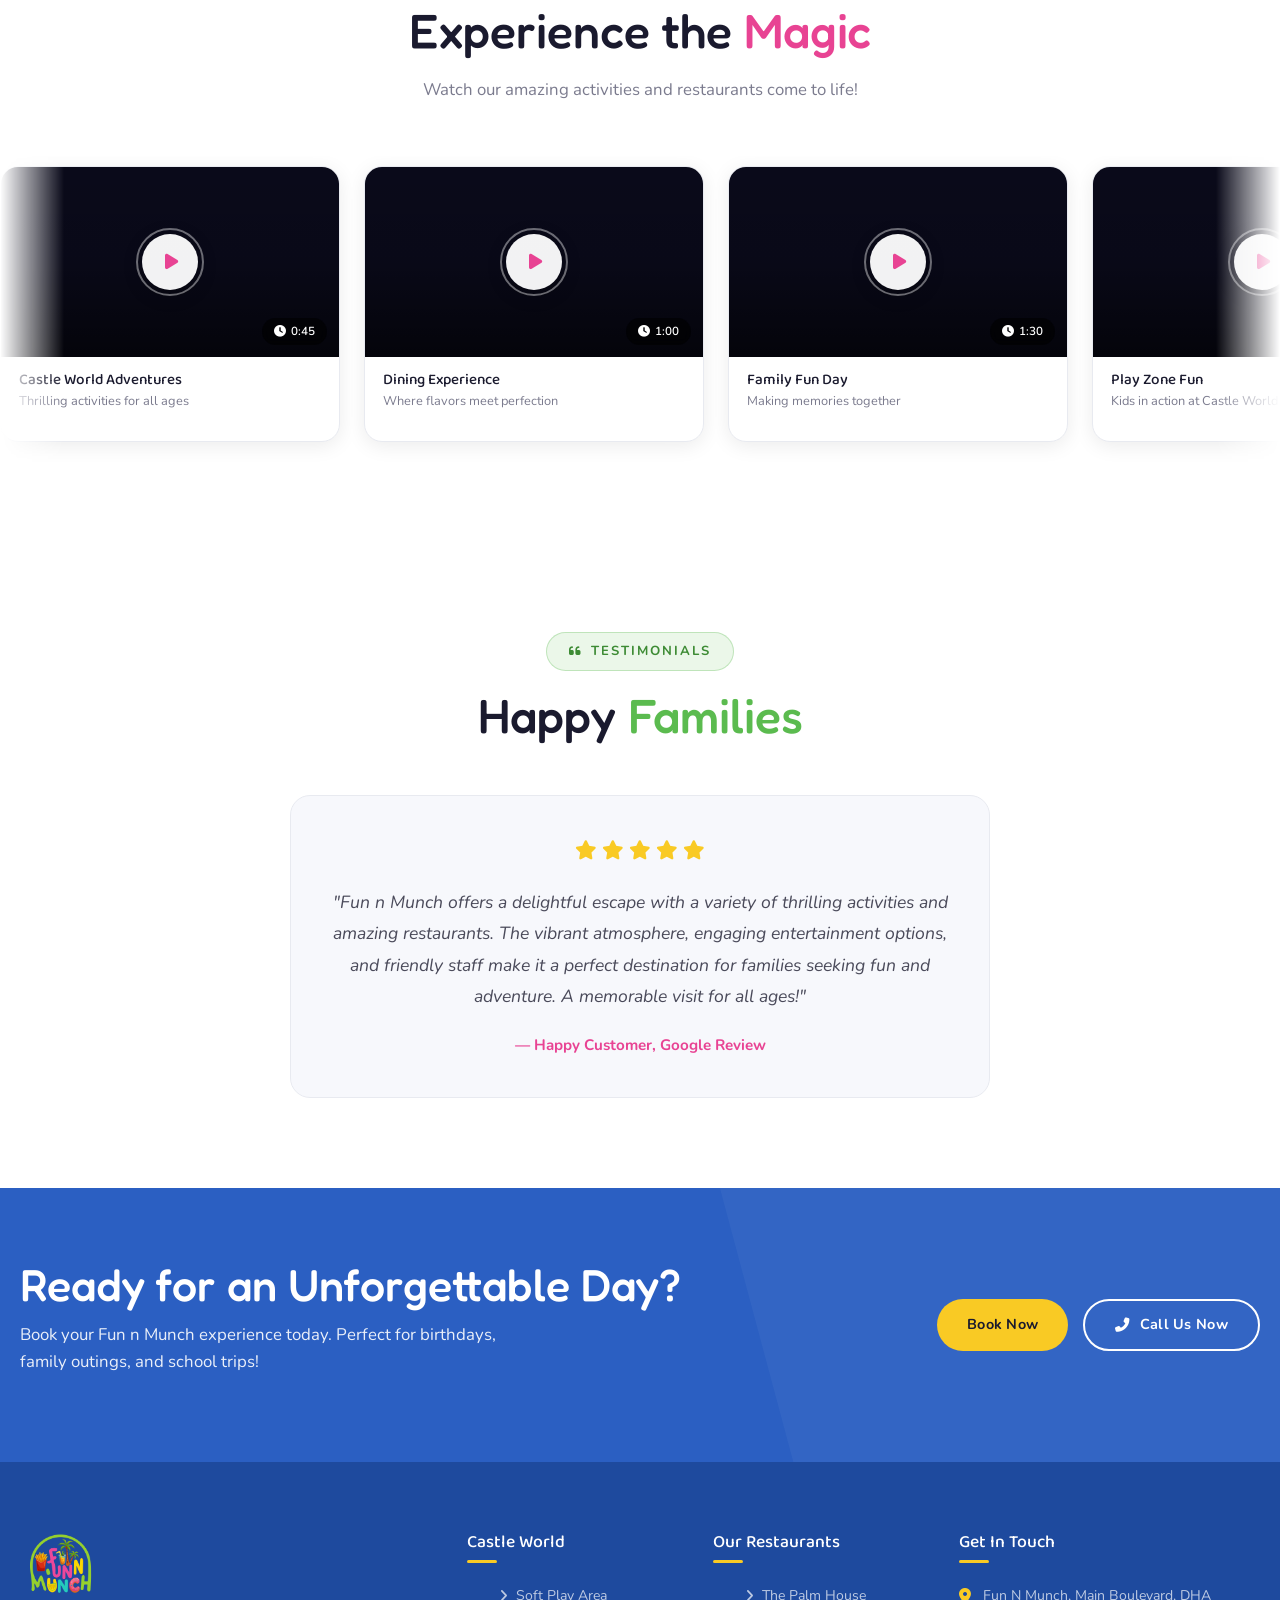
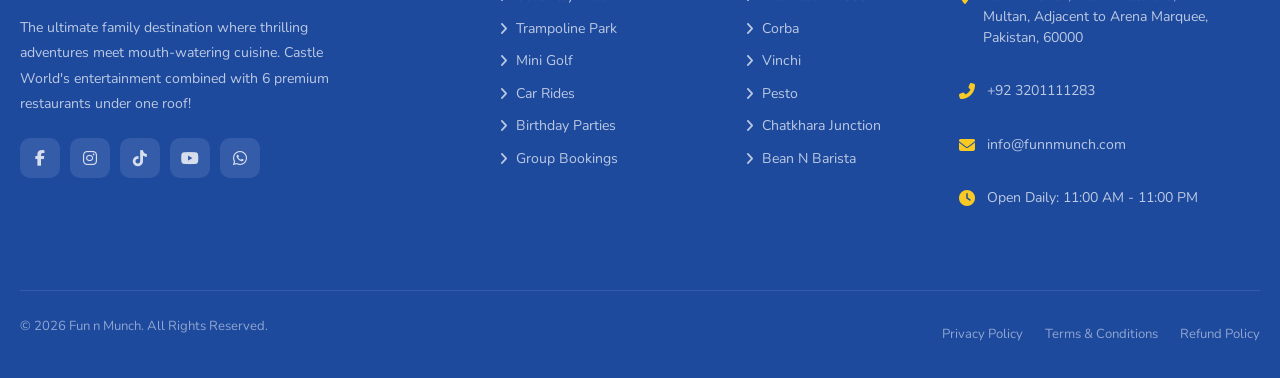
==== commit bea7cb2b: ": Add new hero banners and activity sections, introduce global styling, and update footer details ac" ====
--- a/index.html
+++ b/index.html
@@ -413,18 +413,22 @@
                 <div class="footer-col">
                     <h4>Our Restaurants</h4>
                     <ul>
-                        <li><a href="https://beannbarista.com/" target="_blank"><i class="fas fa-angle-right"></i> Bean
-                                N Barista</a></li>
-                        <li><a href="https://chatkharajunction.com/" target="_blank"><i class="fas fa-angle-right"></i>
-                                Chatkhara Junction</a></li>
                         <li><a href="https://thepalmhouse.com.pk/" target="_blank"><i class="fas fa-angle-right"></i>
                                 The Palm House</a></li>
-                        <li><a href="https://pesto.com.pk/" target="_blank"><i class="fas fa-angle-right"></i> Pesto</a>
-                        </li>
-                        <li><a href="https://corba.com.pk/" target="_blank"><i class="fas fa-angle-right"></i> Corba</a>
+                        <li><a href="https://corba.com.pk/" target="_blank"><i class="fas fa-angle-right"></i>
+                                Corba</a>
                         </li>
                         <li><a href="https://vinchi.com.pk/" target="_blank"><i class="fas fa-angle-right"></i>
                                 Vinchi</a></li>
+                        <li><a href="https://pesto.com.pk/" target="_blank"><i class="fas fa-angle-right"></i>
+                                Pesto</a>
+                        </li>
+                        <li><a href="https://chatkharajunction.com/" target="_blank"><i class="fas fa-angle-right"></i>
+                                Chatkhara Junction</a></li>
+
+                        <li><a href="https://beannbarista.com/" target="_blank"><i class="fas fa-angle-right"></i> Bean
+                                N Barista</a></li>
+
                     </ul>
                 </div>
 
@@ -432,7 +436,7 @@
                     <h4>Get In Touch</h4>
                     <div class="footer-contact-item">
                         <i class="fas fa-map-marker-alt"></i>
-                        <p>Fun N Munch, Main Boulevard, DHA Multan, Adjacent to Arena Marquee, Pakistan, 66000</p>
+                        <p>Fun N Munch, Main Boulevard, DHA Multan, Adjacent to Arena Marquee, Pakistan, 60000</p>
                     </div>
                     <div class="footer-contact-item">
                         <i class="fas fa-phone-alt"></i>
--- a/assets/css/style.css
+++ b/assets/css/style.css
@@ -2695,4 +2695,334 @@
         padding: 6px 14px;
         bottom: 16px;
     }
+}
+
+/* ===================================================
+   MUNCH HERO BANNER — Split image with restaurant pills
+   =================================================== */
+
+.munch-hero-banner {
+    position: relative;
+    min-height: 520px;
+    display: flex;
+    align-items: center;
+    justify-content: center;
+    overflow: hidden;
+    padding-top: 70px; /* navbar height offset */
+}
+
+/* Split halves */
+.munch-banner-bg {
+    position: absolute;
+    inset: 0;
+    display: flex;
+    z-index: 0;
+}
+
+.munch-banner-half {
+    flex: 1;
+    background-size: cover;
+    background-position: center;
+    transition: transform 8s ease;
+}
+
+.munch-hero-banner:hover .munch-banner-half {
+    transform: scale(1.04);
+}
+
+/* Dark gradient overlay */
+.munch-banner-overlay {
+    position: absolute;
+    inset: 0;
+    z-index: 1;
+    background: linear-gradient(
+        135deg,
+        rgba(10, 10, 20, 0.72) 0%,
+        rgba(20, 10, 40, 0.78) 50%,
+        rgba(10, 10, 20, 0.72) 100%
+    );
+}
+
+/* Central divider glow line */
+.munch-banner-bg::after {
+    content: '';
+    position: absolute;
+    left: 50%;
+    top: 10%;
+    bottom: 10%;
+    width: 2px;
+    background: linear-gradient(to bottom,
+        transparent,
+        rgba(255, 107, 53, 0.6) 30%,
+        rgba(249, 202, 36, 0.8) 50%,
+        rgba(255, 107, 53, 0.6) 70%,
+        transparent
+    );
+    transform: translateX(-50%);
+    z-index: 2;
+    border-radius: 2px;
+}
+
+/* Content wrapper */
+.munch-banner-content {
+    position: relative;
+    z-index: 3;
+    width: 100%;
+    padding: 60px 20px 100px;
+}
+
+.munch-banner-inner {
+    text-align: center;
+    max-width: 860px;
+    margin: 0 auto;
+}
+
+/* Eyebrow label */
+.munch-banner-eyebrow {
+    display: inline-flex;
+    align-items: center;
+    gap: 8px;
+    background: rgba(255, 107, 53, 0.2);
+    border: 1.5px solid rgba(255, 107, 53, 0.5);
+    color: #ffb38a;
+    padding: 7px 22px;
+    border-radius: 50px;
+    font-size: 0.78rem;
+    font-weight: 700;
+    letter-spacing: 2px;
+    text-transform: uppercase;
+    margin-bottom: 20px;
+    backdrop-filter: blur(8px);
+}
+
+/* Main title */
+.munch-banner-title {
+    font-family: var(--font-display);
+    font-size: clamp(2rem, 5.5vw, 3.8rem);
+    color: #fff;
+    line-height: 1.15;
+    margin-bottom: 16px;
+    text-shadow: 0 4px 30px rgba(0, 0, 0, 0.5);
+    letter-spacing: 0.5px;
+}
+
+.munch-banner-title .highlight-orange {
+    color: var(--yellow);
+}
+
+/* Subtitle */
+.munch-banner-subtitle {
+    font-size: 1.05rem;
+    color: rgba(255, 255, 255, 0.75);
+    margin-bottom: 36px;
+    line-height: 1.7;
+    font-weight: 500;
+}
+
+/* Pills row */
+.munch-banner-pills {
+    display: flex;
+    flex-wrap: wrap;
+    justify-content: center;
+    gap: 10px;
+    margin-bottom: 36px;
+}
+
+.munch-pill {
+    display: inline-flex;
+    align-items: center;
+    gap: 7px;
+    padding: 9px 20px;
+    border-radius: 50px;
+    font-size: 0.85rem;
+    font-weight: 700;
+    letter-spacing: 0.3px;
+    background: rgba(255, 255, 255, 0.1);
+    border: 1.5px solid rgba(255, 255, 255, 0.2);
+    color: rgba(255, 255, 255, 0.9);
+    backdrop-filter: blur(10px);
+    -webkit-backdrop-filter: blur(10px);
+    transition: all 0.3s var(--ease);
+    cursor: pointer;
+}
+
+.munch-pill:hover {
+    background: rgba(255, 107, 53, 0.3);
+    border-color: rgba(255, 107, 53, 0.6);
+    color: #fff;
+    transform: translateY(-3px);
+    box-shadow: 0 8px 24px rgba(255, 107, 53, 0.25);
+}
+
+.munch-pill.featured {
+    background: rgba(249, 202, 36, 0.2);
+    border-color: rgba(249, 202, 36, 0.5);
+    color: var(--yellow);
+}
+
+.munch-pill.featured:hover {
+    background: rgba(249, 202, 36, 0.35);
+    border-color: var(--yellow);
+    color: #fff;
+    box-shadow: 0 8px 24px rgba(249, 202, 36, 0.3);
+}
+
+/* CTA scroll down button */
+.munch-banner-cta {
+    display: inline-flex;
+    align-items: center;
+    gap: 8px;
+    padding: 12px 32px;
+    border-radius: 50px;
+    background: var(--orange);
+    color: #fff;
+    font-weight: 700;
+    font-size: 0.9rem;
+    letter-spacing: 0.5px;
+    text-transform: uppercase;
+    transition: all 0.3s var(--ease);
+    box-shadow: 0 6px 24px rgba(255, 107, 53, 0.4);
+}
+
+.munch-banner-cta:hover {
+    background: var(--yellow);
+    color: var(--text-dark);
+    transform: translateY(-3px);
+    box-shadow: 0 10px 30px rgba(249, 202, 36, 0.4);
+}
+
+.munch-banner-cta i {
+    animation: bounceDown 1.5s ease infinite;
+}
+
+@keyframes bounceDown {
+    0%, 100% { transform: translateY(0); }
+    50% { transform: translateY(5px); }
+}
+
+/* Wave divider at bottom */
+.munch-banner-wave {
+    position: absolute;
+    bottom: 0;
+    left: 0;
+    width: 100%;
+    z-index: 4;
+    line-height: 0;
+}
+
+.munch-banner-wave svg {
+    width: 100%;
+    height: 80px;
+    display: block;
+}
+
+/* --- Responsive --- */
+@media (max-width: 768px) {
+    .munch-hero-banner {
+        min-height: 480px;
+        padding-top: 60px;
+    }
+
+    .munch-banner-title {
+        font-size: 1.9rem;
+    }
+
+    .munch-banner-subtitle {
+        font-size: 0.92rem;
+    }
+
+    .munch-pill {
+        padding: 7px 15px;
+        font-size: 0.78rem;
+    }
+
+    .munch-banner-bg::after {
+        display: none; /* hide divider line on mobile */
+    }
+}
+
+@media (max-width: 480px) {
+    .munch-hero-banner {
+        min-height: 420px;
+    }
+
+    .munch-banner-pills {
+        gap: 7px;
+    }
+
+    .munch-pill {
+        padding: 6px 12px;
+        font-size: 0.74rem;
+    }
+}
+
+/* ===================================================
+   CASTLE WORLD HERO BANNER — Fun.html theme overrides
+   =================================================== */
+
+/* Green-tinted overlay for Castle World */
+.fun-banner-overlay {
+    background: linear-gradient(
+        135deg,
+        rgba(10, 20, 10, 0.72) 0%,
+        rgba(15, 35, 15, 0.80) 50%,
+        rgba(10, 20, 10, 0.72) 100%
+    ) !important;
+}
+
+/* Green divider glow line */
+.fun-hero-banner .munch-banner-bg::after {
+    background: linear-gradient(to bottom,
+        transparent,
+        rgba(91, 187, 79, 0.6) 30%,
+        rgba(249, 202, 36, 0.8) 50%,
+        rgba(91, 187, 79, 0.6) 70%,
+        transparent
+    ) !important;
+}
+
+/* Green eyebrow badge */
+.fun-eyebrow {
+    background: rgba(91, 187, 79, 0.2) !important;
+    border-color: rgba(91, 187, 79, 0.5) !important;
+    color: #a8e89c !important;
+}
+
+/* Yellow highlight on title */
+.fun-highlight {
+    color: var(--yellow);
+}
+
+/* Fun pills — green tint */
+.munch-pill.fun-pill:hover {
+    background: rgba(91, 187, 79, 0.3);
+    border-color: rgba(91, 187, 79, 0.6);
+    color: #fff;
+    box-shadow: 0 8px 24px rgba(91, 187, 79, 0.25);
+}
+
+/* Featured pill — green/yellow highlight */
+.munch-pill.featured-fun {
+    background: rgba(91, 187, 79, 0.2);
+    border-color: rgba(91, 187, 79, 0.5);
+    color: #a8e89c;
+}
+
+.munch-pill.featured-fun:hover {
+    background: rgba(91, 187, 79, 0.35);
+    border-color: var(--green);
+    color: #fff;
+    box-shadow: 0 8px 24px rgba(91, 187, 79, 0.3);
+}
+
+/* Green CTA button */
+.fun-banner-cta {
+    background: var(--green) !important;
+    box-shadow: 0 6px 24px rgba(91, 187, 79, 0.45) !important;
+}
+
+.fun-banner-cta:hover {
+    background: var(--yellow) !important;
+    color: var(--text-dark) !important;
+    box-shadow: 0 10px 30px rgba(249, 202, 36, 0.4) !important;
 }
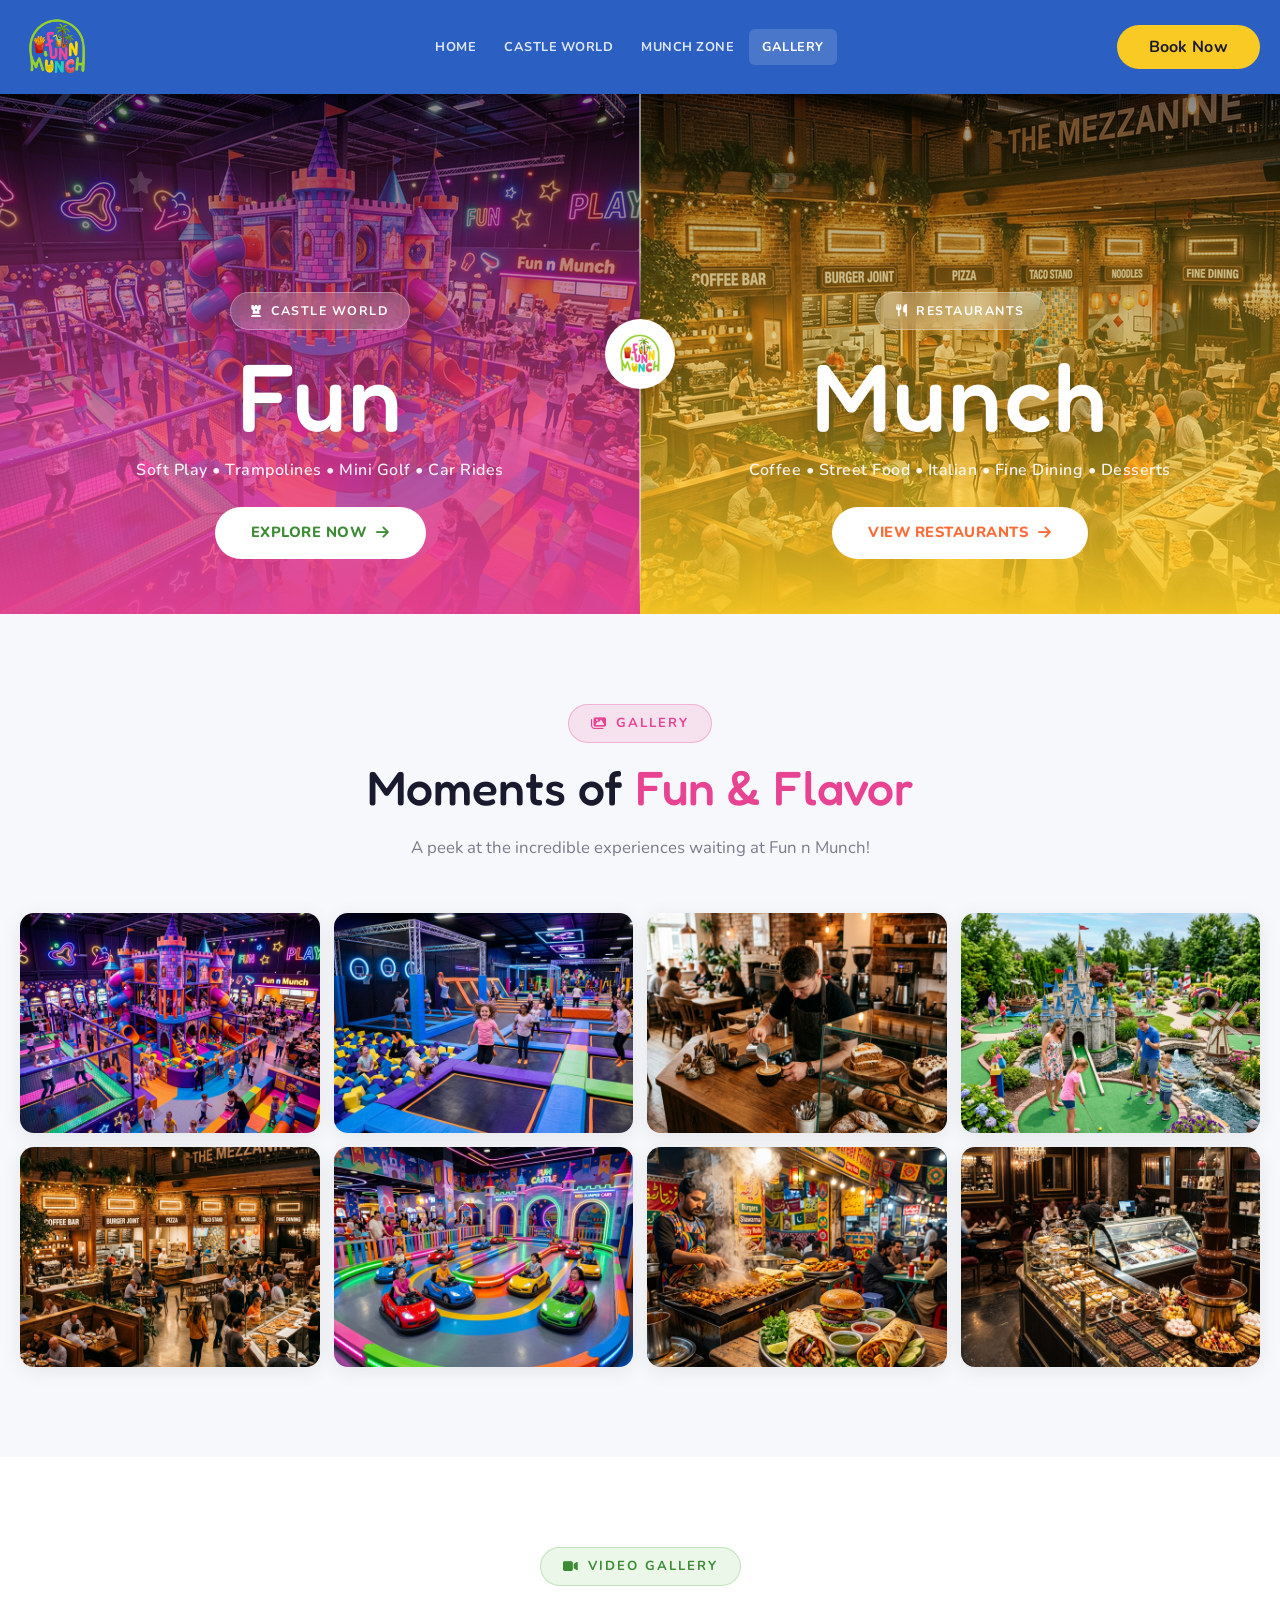
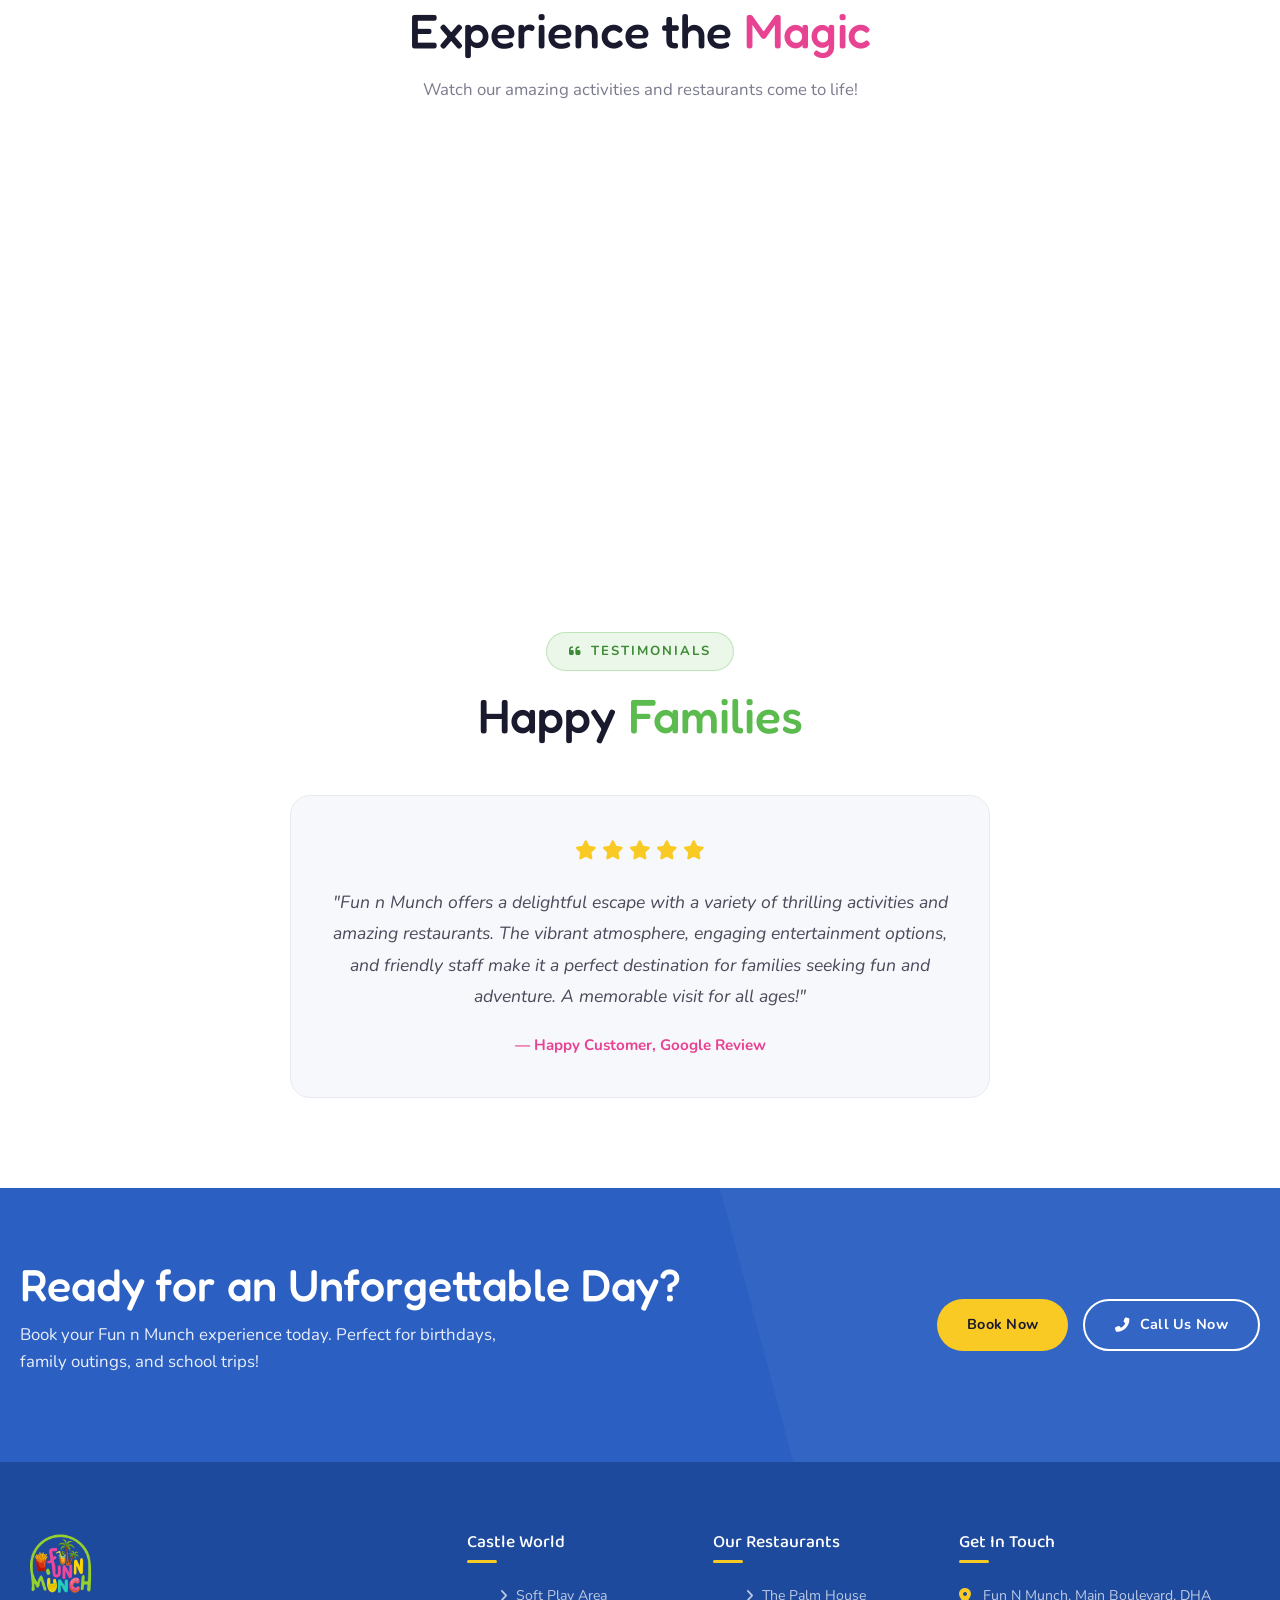
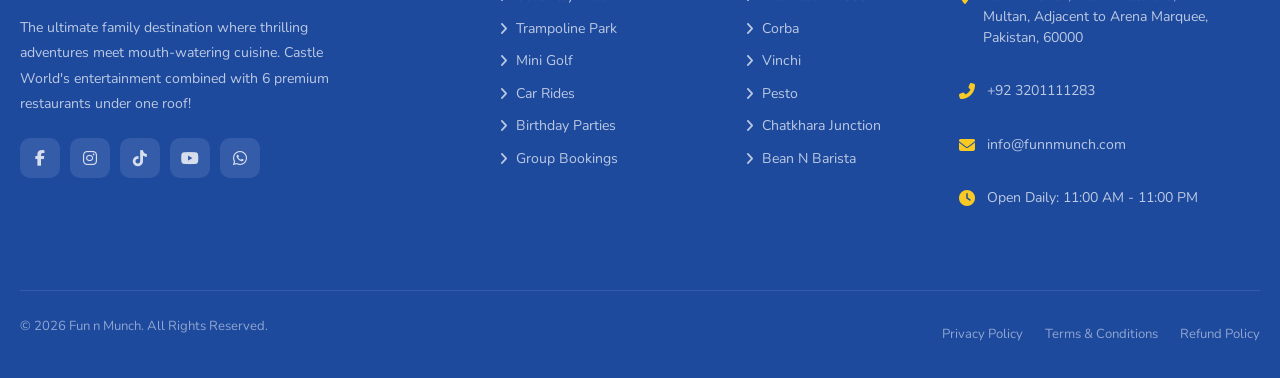
==== commit edc482f2: "feat: Add new 'Fun n Munch Experience' video clip to the homepage and include associated video and i" ====
--- a/index.html
+++ b/index.html
@@ -320,6 +320,24 @@
                     <div class="video-caption">
                         <h4>Fun n Munch Highlights</h4>
                         <p>A glimpse into our world of fun!</p>
+                    </div>
+                </div>
+
+                <!-- Video 9 — New Clip -->
+                <div class="video-slide" data-video="assets/videos/WhatsApp Video 2025-09-29 at 10.45.49 PM.mp4">
+                    <div class="video-card-inner">
+                        <video muted preload="metadata" playsinline>
+                            <source src="assets/videos/WhatsApp Video 2025-09-29 at 10.45.49 PM.mp4" type="video/mp4">
+                        </video>
+                        <div class="video-overlay">
+                            <div class="video-play-btn"><i class="fas fa-play"></i></div>
+                            <div class="video-info"><span class="video-duration"><i class="fas fa-clock"></i>
+                                    Featured</span></div>
+                        </div>
+                    </div>
+                    <div class="video-caption">
+                        <h4>Fun n Munch Experience</h4>
+                        <p>Unforgettable moments at Castle World!</p>
                     </div>
                 </div>
 
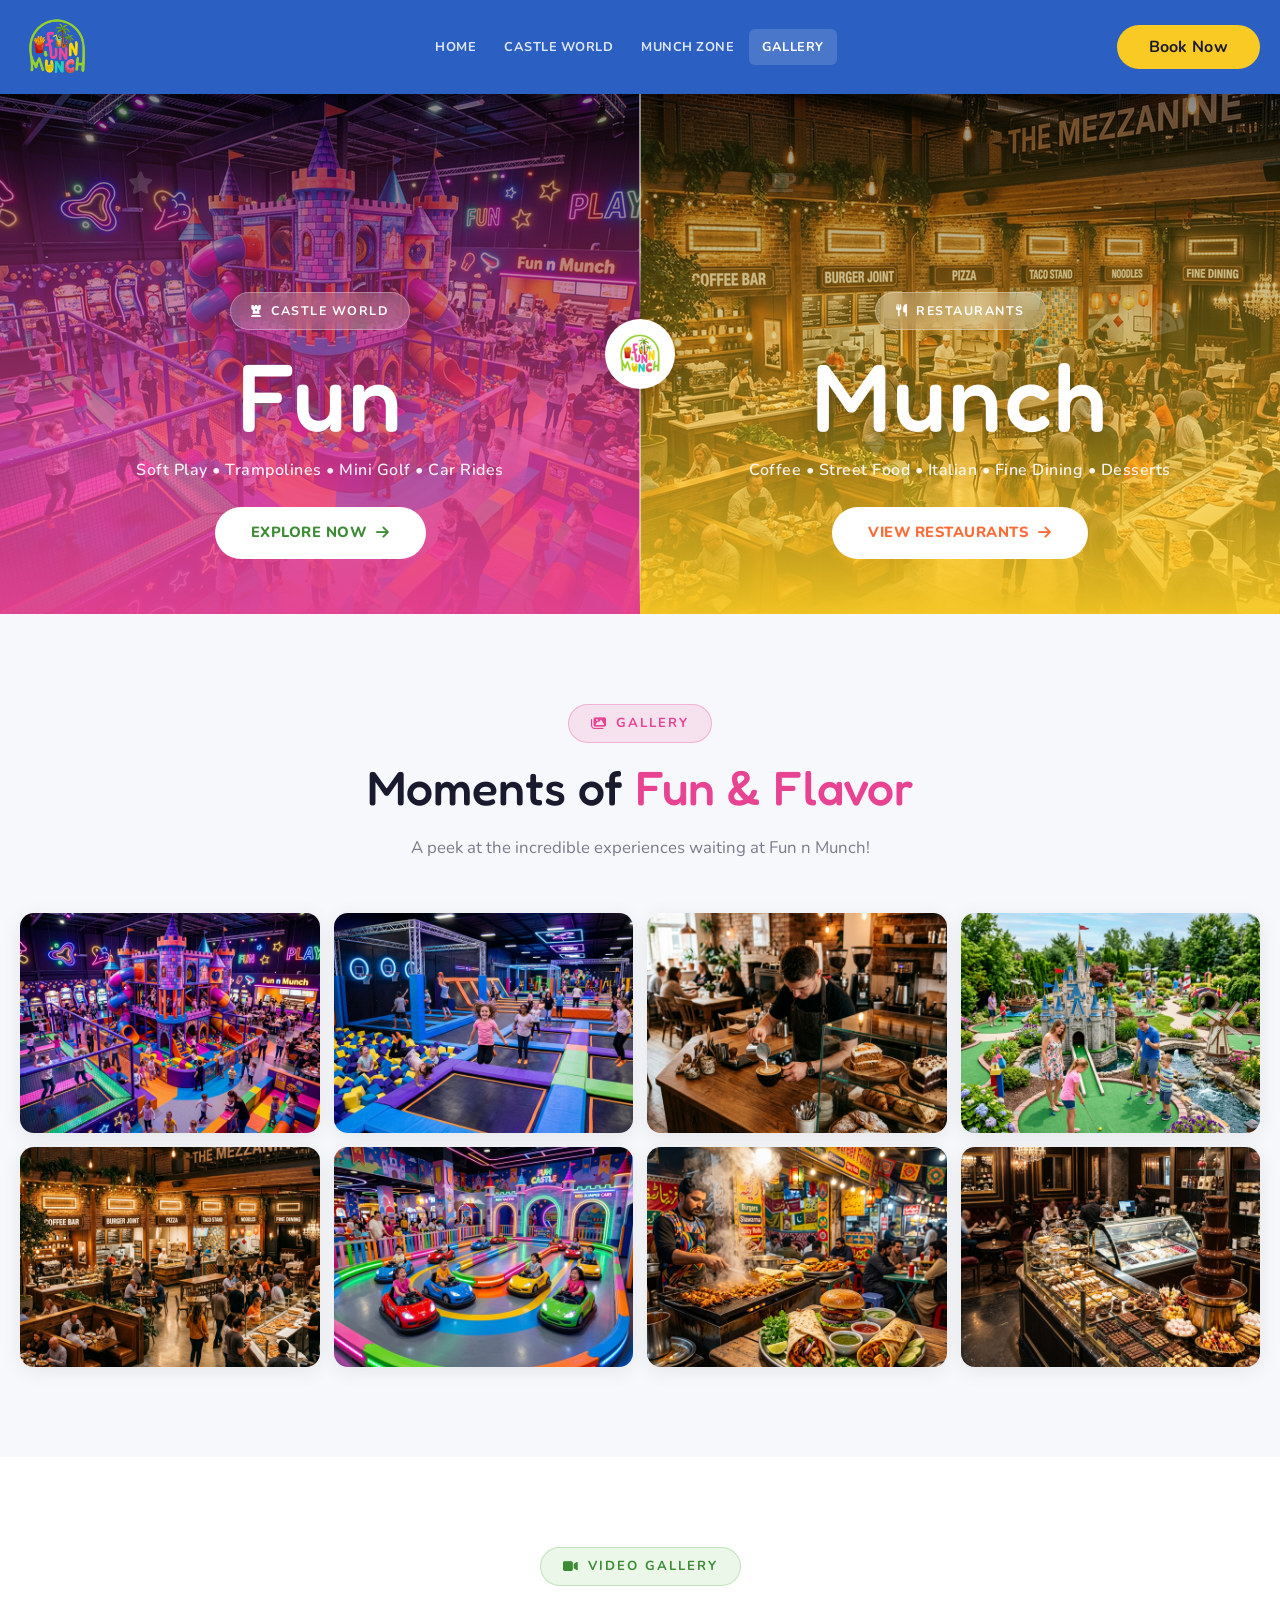
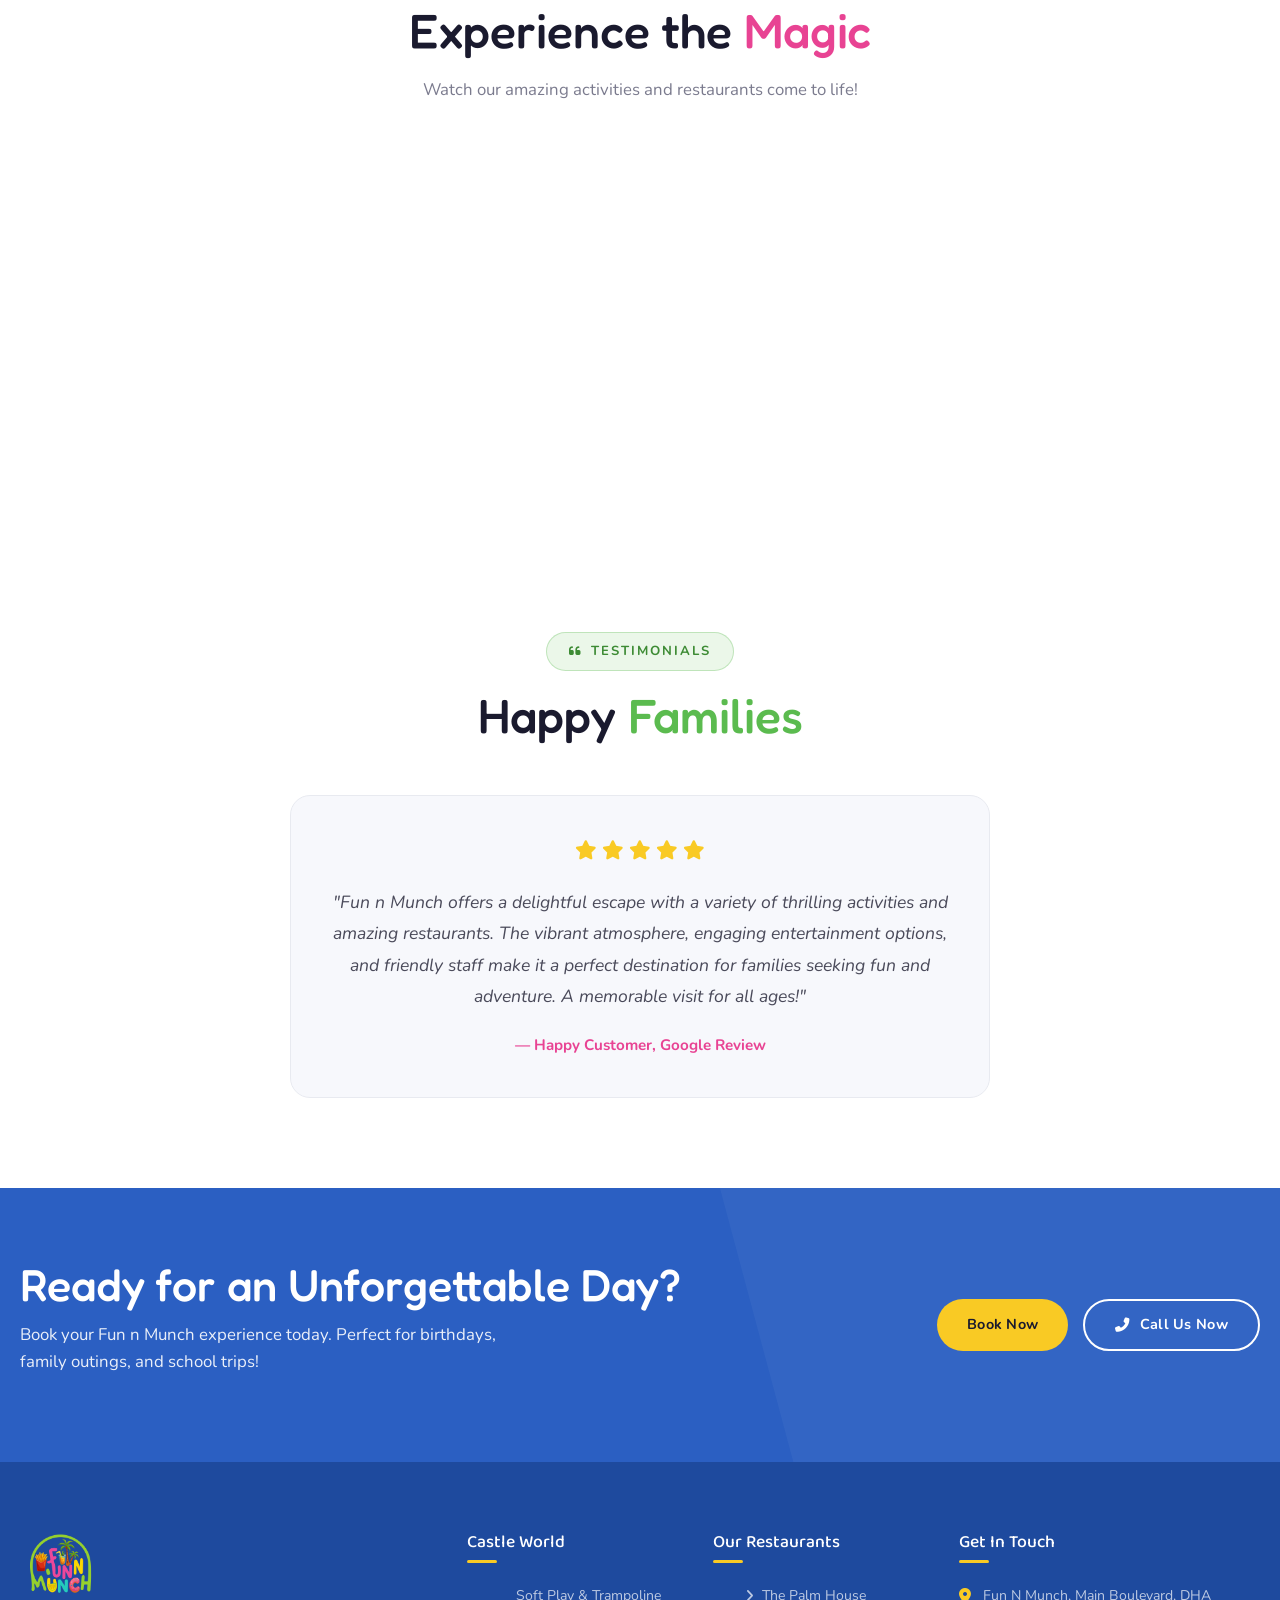
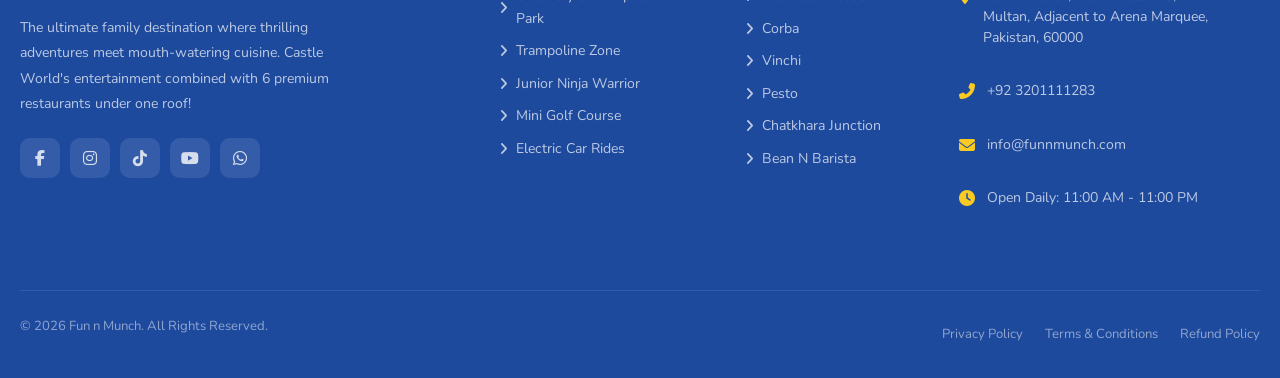
==== commit ef376544: "feat: Update restaurant images, revise 'Castle World' footer navigation links and descriptions, and " ====
--- a/index.html
+++ b/index.html
@@ -419,12 +419,12 @@
                 <div class="footer-col">
                     <h4>Castle World</h4>
                     <ul>
-                        <li><a href="#castle-world"><i class="fas fa-angle-right"></i> Soft Play Area</a></li>
-                        <li><a href="#castle-world"><i class="fas fa-angle-right"></i> Trampoline Park</a></li>
-                        <li><a href="#castle-world"><i class="fas fa-angle-right"></i> Mini Golf</a></li>
-                        <li><a href="#castle-world"><i class="fas fa-angle-right"></i> Car Rides</a></li>
-                        <li><a href="#packages"><i class="fas fa-angle-right"></i> Birthday Parties</a></li>
-                        <li><a href="#packages"><i class="fas fa-angle-right"></i> Group Bookings</a></li>
+                        <li><a href="fun.html"><i class="fas fa-angle-right"></i> Soft Play & Trampoline Park</a>
+                        </li>
+                        <li><a href="fun.html"><i class="fas fa-angle-right"></i> Trampoline Zone</a></li>
+                        <li><a href="fun.html"><i class="fas fa-angle-right"></i> Junior Ninja Warrior</a></li>
+                        <li><a href="fun.html"><i class="fas fa-angle-right"></i> Mini Golf Course</a></li>
+                        <li><a href="fun.html"><i class="fas fa-angle-right"></i> Electric Car Rides</a></li>
                     </ul>
                 </div>
 
